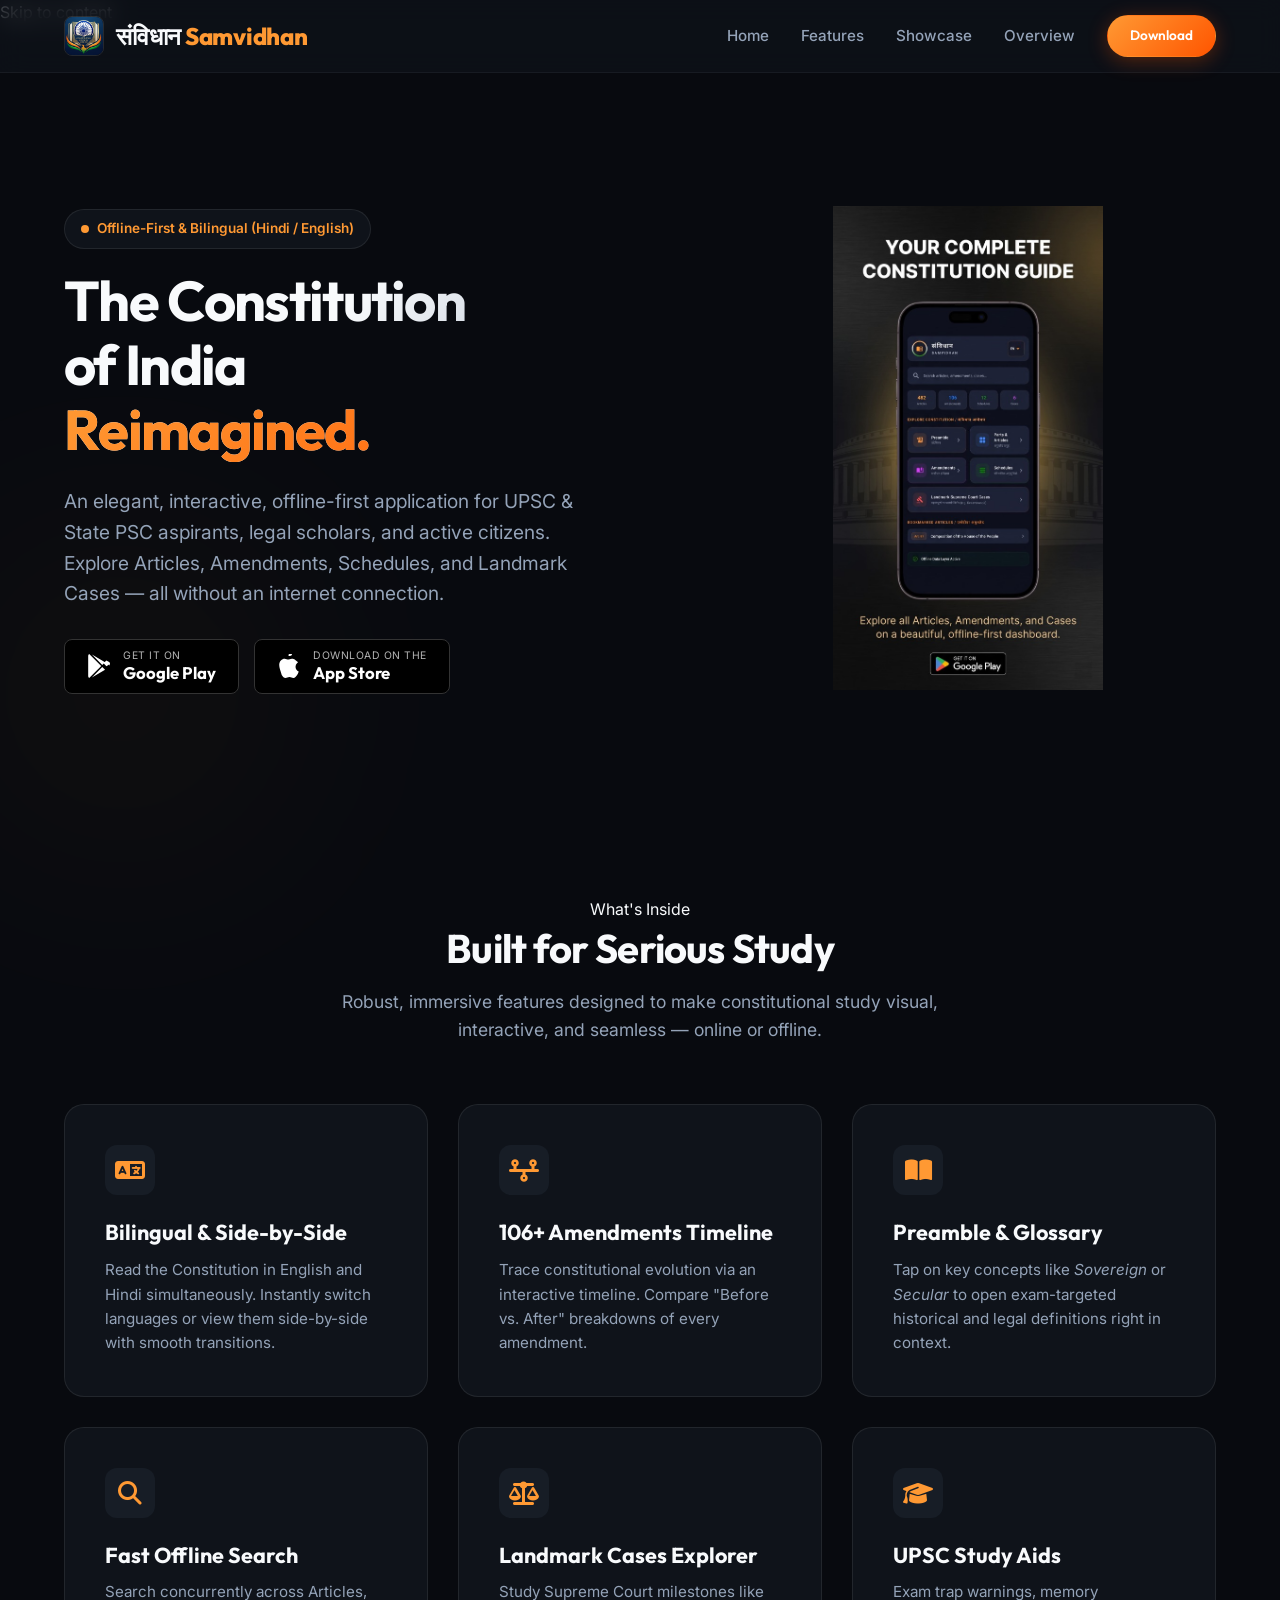
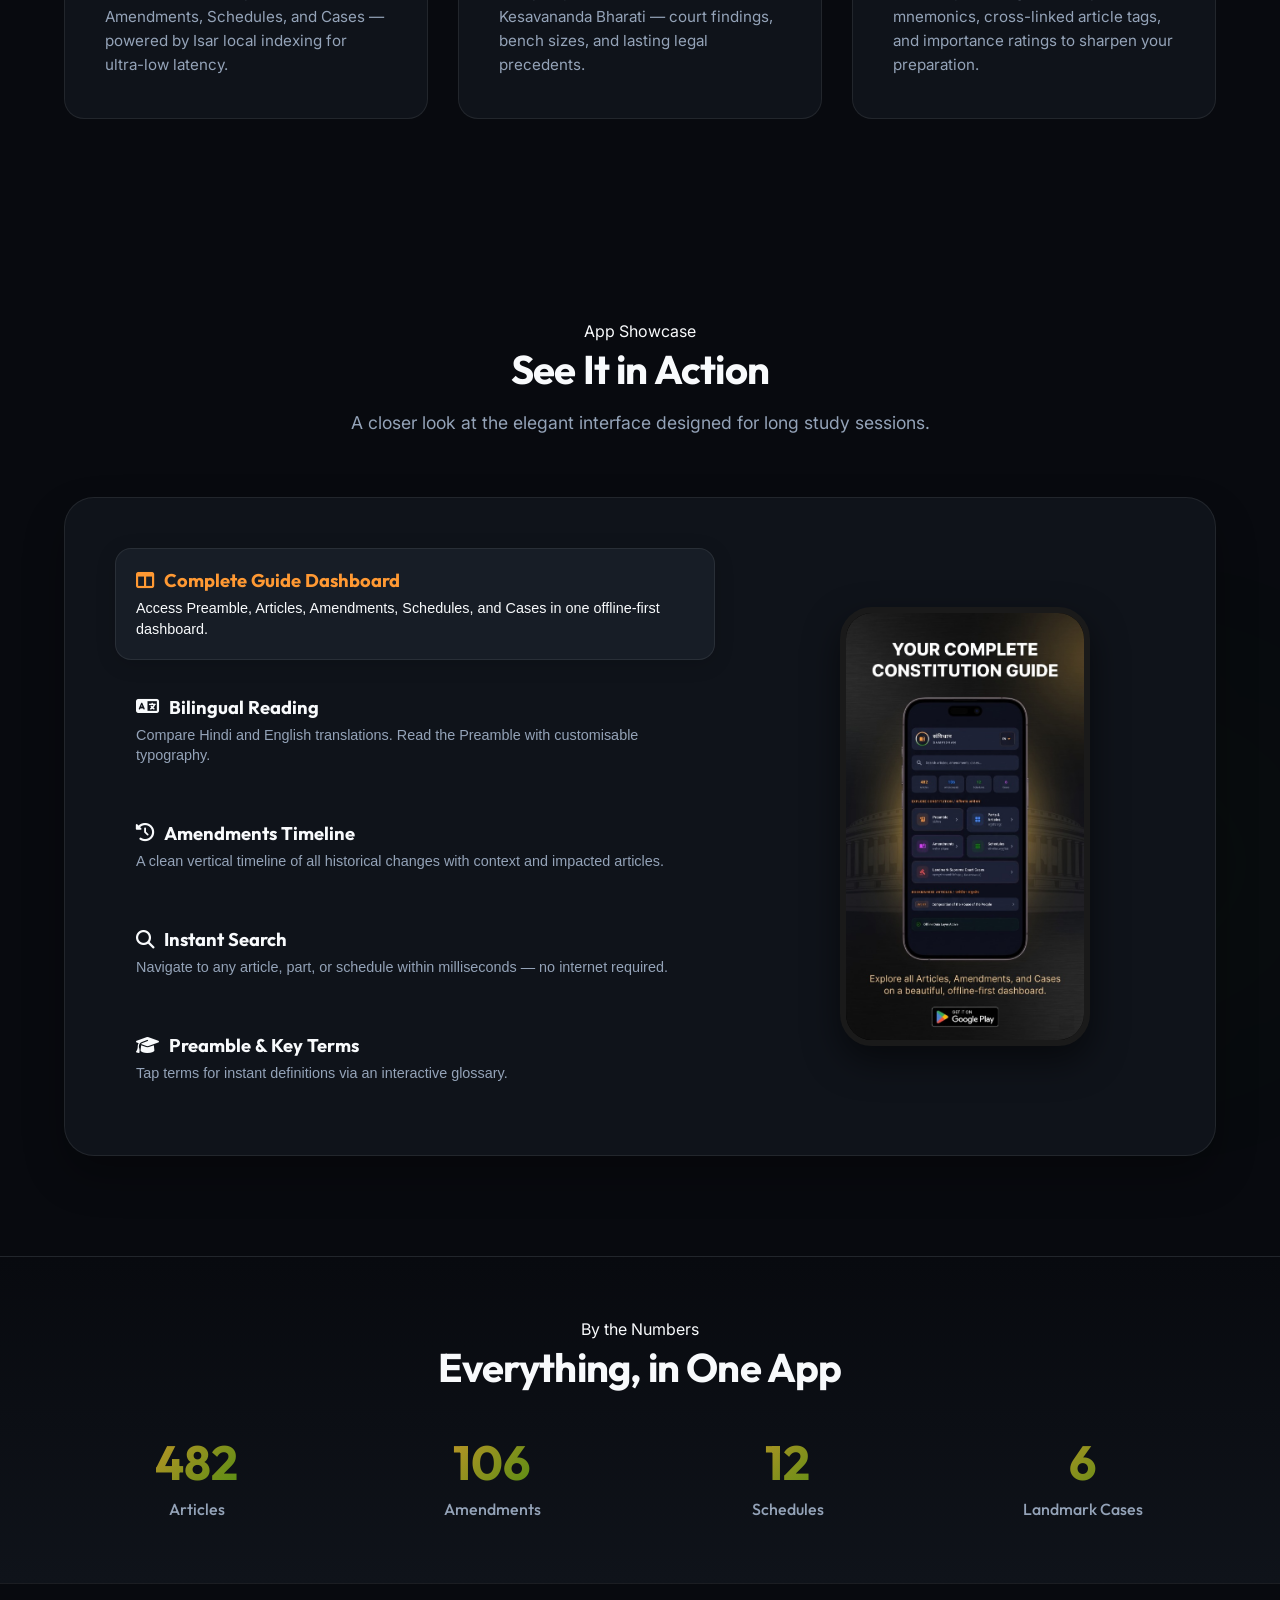
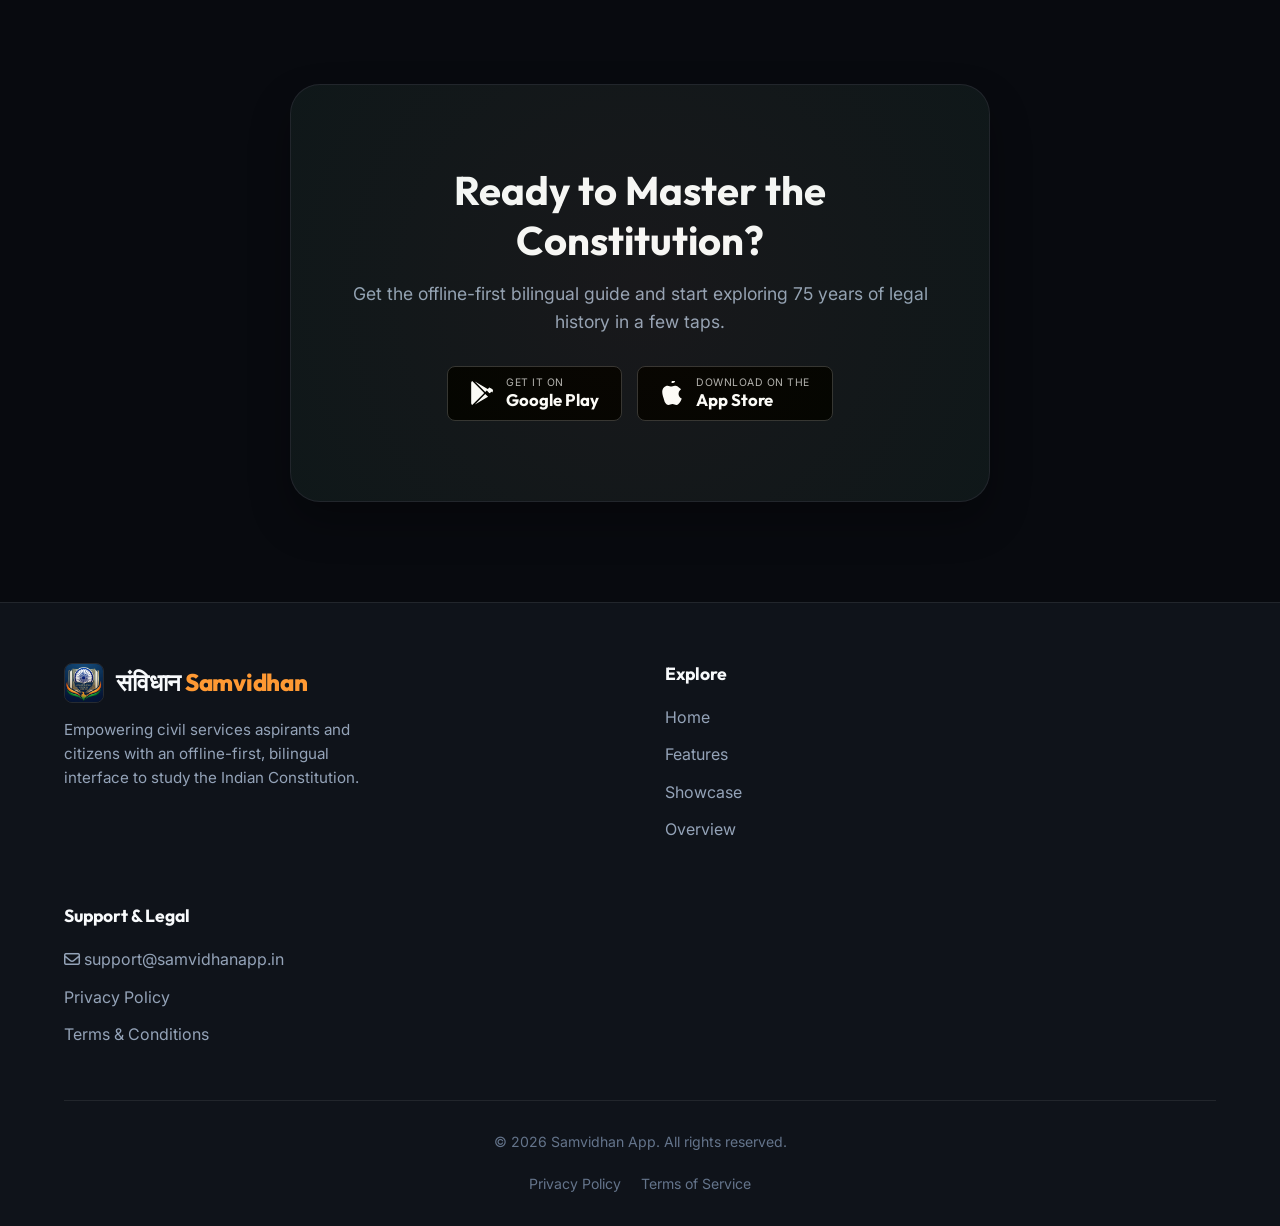
==== index.html @ 92f15822 "Enhance HTML structure and meta tags for SEO Updated the title for better clarity, added Open Graph " ====
<!DOCTYPE html>
<html lang="en">
<head>
  <meta charset="UTF-8">
  <meta name="viewport" content="width=device-width, initial-scale=1.0">
  <title>Samvidhan (संविधान) — Interactive Constitution of India App</title>
  <meta name="description" content="An elegant, bilingual (Hindi & English), offline-first mobile application to study the Constitution of India. Ideal for UPSC, PSC aspirants, legal scholars, and citizens.">
  <meta name="keywords" content="Constitution of India, Samvidhan, Indian Constitution App, UPSC prep, Preamble, Amendments, Landmark Cases, Bilingual Constitution">
  <meta name="theme-color" content="#07090e">

  <!-- Open Graph -->
  <meta property="og:title" content="Samvidhan — Interactive Constitution of India">
  <meta property="og:description" content="Offline-first, bilingual app for civil services aspirants and legal scholars.">
  <meta property="og:type" content="website">

  <link rel="icon" type="image/jpg" href="assets/app_logo.jpg">
  <link rel="stylesheet" href="style.css">
  <link rel="stylesheet" href="https://cdnjs.cloudflare.com/ajax/libs/font-awesome/6.4.0/css/all.min.css" media="print" onload="this.media='all'">
  <noscript><link rel="stylesheet" href="https://cdnjs.cloudflare.com/ajax/libs/font-awesome/6.4.0/css/all.min.css"></noscript>
</head>
<body>

  <!-- Skip to content -->
  <a href="#main" class="skip-link">Skip to content</a>

  <!-- Ambient background orbs -->
  <div class="bg-orbs" aria-hidden="true">
    <span class="orb-1"></span>
    <span class="orb-2"></span>
    <span class="orb-3"></span>
  </div>

  <!-- ── Header ───────────────────────────────────────────────────────── -->
  <header class="header" id="header">
    <div class="container">
      <a href="#home" class="logo" aria-label="Samvidhan home">
        <img src="assets/app_logo.jpg" alt="" width="36" height="36" loading="eager">
        <span>संविधान <span class="highlight">Samvidhan</span></span>
      </a>

      <nav aria-label="Main navigation">
        <ul class="nav-menu" id="nav-menu" role="list">
          <li><a href="#home"     class="nav-link">Home</a></li>
          <li><a href="#features" class="nav-link">Features</a></li>
          <li><a href="#showcase" class="nav-link">Showcase</a></li>
          <li><a href="#stats"    class="nav-link">Overview</a></li>
          <li><a href="#download" class="btn btn-primary" style="padding:9px 22px;font-size:0.85rem;">Download</a></li>
        </ul>
      </nav>

      <button class="nav-toggle" id="nav-toggle" aria-label="Open navigation menu">
        <span></span><span></span><span></span>
      </button>
    </div>
  </header>

  <main id="main">

    <!-- ── Hero ─────────────────────────────────────────────────────────── -->
    <section class="hero" id="home" aria-label="Introduction">
      <div class="container">
        <div class="hero-grid">

          <div class="hero-content">
            <div class="hero-badge">
              <span class="dot" aria-hidden="true"></span>
              Offline-First &amp; Bilingual (Hindi / English)
            </div>
            <h1>
              The Constitution<br>of India
              <span class="sub">Reimagined.</span>
            </h1>
            <p>
              An elegant, interactive, offline-first application for UPSC &amp; State PSC aspirants, legal scholars, and active citizens. Explore Articles, Amendments, Schedules, and Landmark Cases — all without an internet connection.
            </p>
            <div class="store-buttons">
              <!-- Google Play -->
              <a href="#" class="store-btn" aria-label="Get it on Google Play">
                <svg viewBox="0 0 512 512" fill="currentColor" aria-hidden="true"><path d="M325.3 234.3L104.6 13l280.8 161.2-60.1 60.1zM47 0C34 6.8 25.3 19.2 25.3 35.3v441.3c0 16.1 8.7 28.5 21.7 35.3l256.6-256L47 0zm425.2 225.6l-58 33.3-60.7-60.7 60.1-60.1 58.6 33.6c25.3 19.6 25.3 59 0 78.5zM104.6 499l280.8-161.2-60.1-60.1L104.6 499z"/></svg>
                <div class="btn-text">
                  <span class="small-text">Get it on</span>
                  <span class="large-text">Google Play</span>
                </div>
              </a>
              <!-- App Store -->
              <a href="#" class="store-btn" aria-label="Download on the App Store">
                <svg viewBox="0 0 814 1000" fill="currentColor" aria-hidden="true"><path d="M788.1 340.9c-5.8 4.5-108.2 62.2-108.2 190.5 0 148.4 130.3 200.9 134.2 202.2-.6 3.2-20.7 71.9-68.7 141.9-42.8 61.6-87.5 123.1-155.5 123.1s-85.5-39.5-164-39.5c-76 0-103.7 40.8-165.9 40.8s-105.3-57.4-155.5-127.4C46 680.9 0 570.7 0 462.5c0-174.9 113.4-267.2 224.8-267.2 59.2 0 108.4 38.3 145.4 38.3 35.5 0 91.3-40.8 159.6-40.8 25.9.1 106.3 4.2 162.9 77.1z"/><path d="M540.8 31.2C511.9 62.4 455.4 86 407 86c-6.3 0-12.7-.6-19-.9.3-6.3 0-12.7.3-19 0-76 57.7-157.3 132.9-179.9 4.8-1.6 19.3-4.8 25.6-4.8.6 6 .9 12 .9 17.7 0 66.6-44.4 140.1-6.9 131.1z"/></svg>
                <div class="btn-text">
                  <span class="small-text">Download on the</span>
                  <span class="large-text">App Store</span>
                </div>
              </a>
            </div>
          </div>

          <div class="hero-visual" aria-hidden="true">
            <div class="hero-ring"></div>
            <div class="hero-phone">
              <img src="assets/screenshot_dashboard.jpg" alt="Samvidhan app dashboard" width="270" loading="eager">
            </div>
          </div>

        </div>
      </div>
    </section>

    <!-- ── Features ──────────────────────────────────────────────────────── -->
    <section class="section" id="features" aria-labelledby="features-title">
      <div class="container">
        <div class="section-header reveal">
          <span class="label">What's Inside</span>
          <h2 id="features-title">Built for Serious Study</h2>
          <p>Robust, immersive features designed to make constitutional study visual, interactive, and seamless — online or offline.</p>
        </div>

        <div class="features-grid">
          <div class="feature-card">
            <div class="feature-icon" aria-hidden="true"><i class="fa-solid fa-language"></i></div>
            <h3>Bilingual &amp; Side-by-Side</h3>
            <p>Read the Constitution in English and Hindi simultaneously. Instantly switch languages or view them side-by-side with smooth transitions.</p>
          </div>
          <div class="feature-card">
            <div class="feature-icon" aria-hidden="true"><i class="fa-solid fa-timeline"></i></div>
            <h3>106+ Amendments Timeline</h3>
            <p>Trace constitutional evolution via an interactive timeline. Compare "Before vs. After" breakdowns of every amendment.</p>
          </div>
          <div class="feature-card">
            <div class="feature-icon" aria-hidden="true"><i class="fa-solid fa-book-open"></i></div>
            <h3>Preamble &amp; Glossary</h3>
            <p>Tap on key concepts like <em>Sovereign</em> or <em>Secular</em> to open exam-targeted historical and legal definitions right in context.</p>
          </div>
          <div class="feature-card">
            <div class="feature-icon" aria-hidden="true"><i class="fa-solid fa-magnifying-glass"></i></div>
            <h3>Fast Offline Search</h3>
            <p>Search concurrently across Articles, Amendments, Schedules, and Cases — powered by Isar local indexing for ultra-low latency.</p>
          </div>
          <div class="feature-card">
            <div class="feature-icon" aria-hidden="true"><i class="fa-solid fa-scale-balanced"></i></div>
            <h3>Landmark Cases Explorer</h3>
            <p>Study Supreme Court milestones like Kesavananda Bharati — court findings, bench sizes, and lasting legal precedents.</p>
          </div>
          <div class="feature-card">
            <div class="feature-icon" aria-hidden="true"><i class="fa-solid fa-graduation-cap"></i></div>
            <h3>UPSC Study Aids</h3>
            <p>Exam trap warnings, memory mnemonics, cross-linked article tags, and importance ratings to sharpen your preparation.</p>
          </div>
        </div>
      </div>
    </section>

    <!-- ── Showcase ───────────────────────────────────────────────────────── -->
    <section class="section" id="showcase" aria-labelledby="showcase-title">
      <div class="container">
        <div class="section-header reveal">
          <span class="label">App Showcase</span>
          <h2 id="showcase-title">See It in Action</h2>
          <p>A closer look at the elegant interface designed for long study sessions.</p>
        </div>

        <div class="showcase-slider reveal">
          <div class="slider-controls" role="tablist" aria-label="App screenshots">

            <button class="control-tab active" data-slide="0" role="tab" aria-selected="true" aria-controls="slide-0">
              <h4><i class="fa-solid fa-table-columns" aria-hidden="true"></i> Complete Guide Dashboard</h4>
              <p>Access Preamble, Articles, Amendments, Schedules, and Cases in one offline-first dashboard.</p>
            </button>

            <button class="control-tab" data-slide="1" role="tab" aria-selected="false" aria-controls="slide-1">
              <h4><i class="fa-solid fa-language" aria-hidden="true"></i> Bilingual Reading</h4>
              <p>Compare Hindi and English translations. Read the Preamble with customisable typography.</p>
            </button>

            <button class="control-tab" data-slide="2" role="tab" aria-selected="false" aria-controls="slide-2">
              <h4><i class="fa-solid fa-clock-rotate-left" aria-hidden="true"></i> Amendments Timeline</h4>
              <p>A clean vertical timeline of all historical changes with context and impacted articles.</p>
            </button>

            <button class="control-tab" data-slide="3" role="tab" aria-selected="false" aria-controls="slide-3">
              <h4><i class="fa-solid fa-magnifying-glass" aria-hidden="true"></i> Instant Search</h4>
              <p>Navigate to any article, part, or schedule within milliseconds — no internet required.</p>
            </button>

            <button class="control-tab" data-slide="4" role="tab" aria-selected="false" aria-controls="slide-4">
              <h4><i class="fa-solid fa-graduation-cap" aria-hidden="true"></i> Preamble &amp; Key Terms</h4>
              <p>Tap terms for instant definitions via an interactive glossary.</p>
            </button>

          </div>

          <div class="slider-display" aria-live="polite">
            <div class="screenshot-container">
              <div class="screenshot-slide active" id="slide-0" role="tabpanel">
                <img src="assets/screenshot_dashboard.jpg" alt="Constitution Guide Dashboard" loading="lazy">
              </div>
              <div class="screenshot-slide" id="slide-1" role="tabpanel">
                <img src="assets/screenshot_bilingual.jpg" alt="Bilingual Reading Screen" loading="lazy">
              </div>
              <div class="screenshot-slide" id="slide-2" role="tabpanel">
                <img src="assets/screenshot_amendments.jpg" alt="Amendments Timeline Screen" loading="lazy">
              </div>
              <div class="screenshot-slide" id="slide-3" role="tabpanel">
                <img src="assets/screenshot_navigation.jpg" alt="Fast Navigation Search Screen" loading="lazy">
              </div>
              <div class="screenshot-slide" id="slide-4" role="tabpanel">
                <img src="assets/screenshot_preamble.jpg" alt="Preamble Interactive Glossary Screen" loading="lazy">
              </div>
            </div>
          </div>
        </div>
      </div>
    </section>

    <!-- ── Stats ──────────────────────────────────────────────────────────── -->
    <section class="stats" id="stats" aria-labelledby="stats-title">
      <div class="container">
        <div class="section-header reveal" style="margin-bottom:clamp(28px,4vw,40px)">
          <span class="label">By the Numbers</span>
          <h2 id="stats-title">Everything, in One App</h2>
        </div>
        <div class="stats-grid">
          <div class="stat-item reveal">
            <h3 data-target="482">482</h3>
            <p>Articles</p>
          </div>
          <div class="stat-item reveal">
            <h3 data-target="106">106</h3>
            <p>Amendments</p>
          </div>
          <div class="stat-item reveal">
            <h3 data-target="12">12</h3>
            <p>Schedules</p>
          </div>
          <div class="stat-item reveal">
            <h3 data-target="6">6</h3>
            <p>Landmark Cases</p>
          </div>
        </div>
      </div>
    </section>

    <!-- ── Download CTA ───────────────────────────────────────────────────── -->
    <section class="section cta" id="download" aria-labelledby="cta-title">
      <div class="container">
        <div class="cta-content reveal">
          <h2 id="cta-title">Ready to Master the Constitution?</h2>
          <p>Get the offline-first bilingual guide and start exploring 75 years of legal history in a few taps.</p>
          <div class="store-buttons">
            <a href="#" class="store-btn" aria-label="Get it on Google Play">
              <svg viewBox="0 0 512 512" fill="currentColor" aria-hidden="true"><path d="M325.3 234.3L104.6 13l280.8 161.2-60.1 60.1zM47 0C34 6.8 25.3 19.2 25.3 35.3v441.3c0 16.1 8.7 28.5 21.7 35.3l256.6-256L47 0zm425.2 225.6l-58 33.3-60.7-60.7 60.1-60.1 58.6 33.6c25.3 19.6 25.3 59 0 78.5zM104.6 499l280.8-161.2-60.1-60.1L104.6 499z"/></svg>
              <div class="btn-text">
                <span class="small-text">Get it on</span>
                <span class="large-text">Google Play</span>
              </div>
            </a>
            <a href="#" class="store-btn" aria-label="Download on the App Store">
              <svg viewBox="0 0 814 1000" fill="currentColor" aria-hidden="true"><path d="M788.1 340.9c-5.8 4.5-108.2 62.2-108.2 190.5 0 148.4 130.3 200.9 134.2 202.2-.6 3.2-20.7 71.9-68.7 141.9-42.8 61.6-87.5 123.1-155.5 123.1s-85.5-39.5-164-39.5c-76 0-103.7 40.8-165.9 40.8s-105.3-57.4-155.5-127.4C46 680.9 0 570.7 0 462.5c0-174.9 113.4-267.2 224.8-267.2 59.2 0 108.4 38.3 145.4 38.3 35.5 0 91.3-40.8 159.6-40.8 25.9.1 106.3 4.2 162.9 77.1z"/><path d="M540.8 31.2C511.9 62.4 455.4 86 407 86c-6.3 0-12.7-.6-19-.9.3-6.3 0-12.7.3-19 0-76 57.7-157.3 132.9-179.9 4.8-1.6 19.3-4.8 25.6-4.8.6 6 .9 12 .9 17.7 0 66.6-44.4 140.1-6.9 131.1z"/></svg>
              <div class="btn-text">
                <span class="small-text">Download on the</span>
                <span class="large-text">App Store</span>
              </div>
            </a>
          </div>
        </div>
      </div>
    </section>

  </main>

  <!-- ── Footer ────────────────────────────────────────────────────────── -->
  <footer class="footer">
    <div class="container">
      <div class="footer-grid">
        <div class="footer-brand">
          <a href="#home" class="logo" aria-label="Samvidhan home">
            <img src="assets/app_logo.jpg" alt="" width="36" height="36" loading="lazy">
            <span>संविधान <span class="highlight">Samvidhan</span></span>
          </a>
          <p>Empowering civil services aspirants and citizens with an offline-first, bilingual interface to study the Indian Constitution.</p>
        </div>
        <div class="footer-links">
          <h4>Explore</h4>
          <ul>
            <li><a href="#home">Home</a></li>
            <li><a href="#features">Features</a></li>
            <li><a href="#showcase">Showcase</a></li>
            <li><a href="#stats">Overview</a></li>
          </ul>
        </div>
        <div class="footer-links">
          <h4>Support &amp; Legal</h4>
          <ul>
            <li><a href="mailto:support@samvidhanapp.in"><i class="fa-regular fa-envelope" aria-hidden="true"></i> support@samvidhanapp.in</a></li>
            <li><a href="privacy.html">Privacy Policy</a></li>
            <li><a href="terms.html">Terms &amp; Conditions</a></li>
          </ul>
        </div>
      </div>
      <div class="footer-bottom">
        <p>&copy; 2026 Samvidhan App. All rights reserved.</p>
        <div class="footer-bottom-links">
          <a href="privacy.html">Privacy Policy</a>
          <a href="terms.html">Terms of Service</a>
        </div>
      </div>
    </div>
  </footer>

  <script src="js/main.js" defer></script>
</body>
</html>
---- style.css ----
/* ==========================================================================
   Samvidhan App - Premium Design System & Styling
   ========================================================================== */

/* Font Imports */
@import url('https://fonts.googleapis.com/css2?family=Inter:wght@300;400;500;600;700&family=Outfit:wght@400;500;600;700;800&display=swap');

/* CSS Variables */
:root {
  --font-heading: 'Outfit', sans-serif;
  --font-body: 'Inter', sans-serif;

  /* Premium Color Palette */
  --bg-primary: #080a0f;
  --bg-secondary: #0f131a;
  --bg-tertiary: #171d26;
  
  --text-primary: #f8fafc;
  --text-secondary: #94a3b8;
  --text-muted: #64748b;
  
  /* Indian Tricolor & Chakra Theme - Tailored for Dark Mode */
  --saffron: #ff9933;
  --saffron-hover: #e07b16;
  --saffron-glow: rgba(255, 153, 51, 0.15);
  
  --green: #128807;
  --green-hover: #0d6b05;
  --green-glow: rgba(18, 136, 7, 0.15);
  
  --navy: #0a2540;
  --chakra-blue: #000080;
  --accent-blue: #3b82f6;
  --accent-glow: rgba(59, 130, 246, 0.2);
  
  --border-color: rgba(255, 255, 255, 0.08);
  --glass-bg: rgba(15, 19, 26, 0.7);
  --glass-border: rgba(255, 255, 255, 0.05);
  
  --container-width: 1200px;
  --transition-smooth: all 0.3s cubic-bezier(0.4, 0, 0.2, 1);
}

/* Reset & Base Styles */
*, *::before, *::after {
  box-sizing: border-box;
  margin: 0;
  padding: 0;
}

html {
  scroll-behavior: smooth;
  font-size: clamp(14px, 2vw, 16px);
}

body {
  background-color: var(--bg-primary);
  color: var(--text-primary);
  font-family: var(--font-body);
  line-height: 1.6;
  overflow-x: hidden;
  position: relative;
}

/* Background Glow Effects */
body::before, body::after {
  content: '';
  position: absolute;
  width: clamp(200px, 40vw, 500px);
  height: clamp(200px, 40vw, 500px);
  border-radius: 50%;
  pointer-events: none;
  z-index: -1;
  filter: blur(120px);
  opacity: 0.4;
}

body::before {
  top: 10%;
  left: -10%;
  background: radial-gradient(circle, var(--saffron-glow) 0%, transparent 70%);
}

body::after {
  top: 50%;
  right: -10%;
  background: radial-gradient(circle, var(--green-glow) 0%, transparent 70%);
}

/* Typography */
h1, h2, h3, h4, h5, h6 {
  font-family: var(--font-heading);
  font-weight: 700;
  line-height: 1.25;
  color: var(--text-primary);
}

a {
  color: inherit;
  text-decoration: none;
  transition: var(--transition-smooth);
}

/* Layout Utilities */
.container {
  width: 90%;
  max-width: var(--container-width);
  margin: 0 auto;
  position: relative;
}

.section {
  padding: clamp(40px, 15vw, 100px) 0;
}

.section-header {
  text-align: center;
  margin-bottom: clamp(30px, 8vw, 60px);
}

.section-header h2 {
  font-size: clamp(1.8rem, 5vw, 2.5rem);
  margin-bottom: clamp(10px, 2vw, 15px);
  letter-spacing: -0.02em;
}

.section-header p {
  color: var(--text-secondary);
  font-size: clamp(1rem, 2vw, 1.1rem);
  max-width: 600px;
  margin: 0 auto;
}

/* Buttons & Badges */
.btn {
  display: inline-flex;
  align-items: center;
  justify-content: center;
  padding: clamp(10px, 2vw, 14px) clamp(20px, 4vw, 28px);
  border-radius: 50px;
  font-family: var(--font-heading);
  font-weight: 600;
  font-size: clamp(0.8rem, 1.5vw, 1rem);
  cursor: pointer;
  transition: var(--transition-smooth);
  border: 1px solid transparent;
}

.btn-primary {
  background: linear-gradient(135deg, var(--saffron), #ff5500);
  color: #fff;
  box-shadow: 0 4px 20px rgba(255, 85, 0, 0.3);
}

.btn-primary:hover {
  transform: translateY(-2px);
  box-shadow: 0 6px 24px rgba(255, 85, 0, 0.45);
}

.btn-secondary {
  background-color: transparent;
  color: var(--text-primary);
  border: 1px solid var(--border-color);
}

.btn-secondary:hover {
  background-color: var(--bg-tertiary);
  border-color: var(--text-secondary);
}

.store-buttons {
  display: flex;
  gap: clamp(10px, 3vw, 15px);
  flex-wrap: wrap;
  margin-top: clamp(20px, 4vw, 30px);
}

.store-btn {
  display: inline-flex;
  align-items: center;
  background-color: #000;
  border: 1px solid #333;
  padding: clamp(8px, 1.5vw, 10px) clamp(16px, 3vw, 22px);
  border-radius: 8px;
  color: #fff;
  transition: var(--transition-smooth);
  font-size: clamp(0.75rem, 1.2vw, 0.9rem);
}

.store-btn:hover {
  border-color: var(--saffron);
  transform: translateY(-2px);
  box-shadow: 0 4px 15px rgba(255, 153, 51, 0.15);
}

.store-btn svg {
  width: clamp(18px, 4vw, 24px);
  height: clamp(18px, 4vw, 24px);
  margin-right: clamp(8px, 1.5vw, 12px);
}

.store-btn .btn-text {
  display: flex;
  flex-direction: column;
  align-items: flex-start;
  line-height: 1.2;
}

.store-btn .small-text {
  font-size: clamp(0.5rem, 1vw, 0.65rem);
  text-transform: uppercase;
  letter-spacing: 0.05em;
  opacity: 0.7;
}

.store-btn .large-text {
  font-size: clamp(0.9rem, 1.5vw, 1.05rem);
  font-weight: 700;
  font-family: var(--font-heading);
}

/* Header & Navigation */
.header {
  position: fixed;
  top: 0;
  left: 0;
  right: 0;
  z-index: 1000;
  background-color: var(--glass-bg);
  backdrop-filter: blur(12px);
  -webkit-backdrop-filter: blur(12px);
  border-bottom: 1px solid var(--glass-border);
  padding: clamp(10px, 2vw, 15px) 0;
  transition: var(--transition-smooth);
}

.header-scrolled {
  padding: 10px 0;
  box-shadow: 0 10px 30px rgba(0, 0, 0, 0.3);
}

.header .container {
  display: flex;
  justify-content: space-between;
  align-items: center;
  flex-wrap: wrap;
  gap: clamp(10px, 3vw, 20px);
}

.logo {
  display: flex;
  align-items: center;
  gap: clamp(8px, 1.5vw, 12px);
  font-family: var(--font-heading);
  font-size: clamp(1.1rem, 3vw, 1.5rem);
  font-weight: 800;
  letter-spacing: -0.01em;
  flex-shrink: 0;
}

.logo img {
  width: clamp(32px, 6vw, 40px);
  height: clamp(32px, 6vw, 40px);
  border-radius: 8px;
  object-fit: cover;
  border: 1px solid rgba(255, 255, 255, 0.1);
}

.logo .highlight {
  color: var(--saffron);
}

.nav-menu {
  display: flex;
  align-items: center;
  list-style: none;
  gap: clamp(15px, 3vw, 32px);
  flex: 1 1 auto;
  justify-content: flex-end;
}

.nav-link {
  font-size: clamp(0.75rem, 1.2vw, 0.95rem);
  font-weight: 500;
  color: var(--text-secondary);
  white-space: nowrap;
}

.nav-link:hover {
  color: var(--saffron);
}

.nav-toggle {
  display: none;
  flex-direction: column;
  gap: 6px;
  background: none;
  border: none;
  cursor: pointer;
  flex-shrink: 0;
}

.nav-toggle span {
  width: 25px;
  height: 2px;
  background-color: var(--text-primary);
  border-radius: 2px;
  transition: var(--transition-smooth);
}

/* Hero Section */
.hero {
  padding: clamp(100px, 20vw, 180px) 0 clamp(50px, 10vw, 100px) 0;
  position: relative;
  overflow: hidden;
}

.hero-grid {
  display: grid;
  grid-template-columns: 1.1fr 0.9fr;
  gap: clamp(30px, 5vw, 50px);
  align-items: center;
}

.hero-content h1 {
  font-size: clamp(2rem, 6.5vw, 3.5rem);
  line-height: 1.15;
  margin-bottom: clamp(15px, 3vw, 24px);
  letter-spacing: -0.03em;
  background: linear-gradient(135deg, var(--text-primary) 40%, var(--text-secondary));
  -webkit-background-clip: text;
  -webkit-text-fill-color: transparent;
}

.hero-content h1 span {
  background: linear-gradient(135deg, var(--saffron), #ff5500);
  -webkit-background-clip: text;
  -webkit-text-fill-color: transparent;
  display: block;
}

.hero-content p {
  color: var(--text-secondary);
  font-size: clamp(1rem, 2vw, 1.2rem);
  line-height: 1.6;
  margin-bottom: clamp(20px, 4vw, 30px);
  max-width: 550px;
}

.hero-badge {
  display: inline-flex;
  align-items: center;
  gap: clamp(6px, 1vw, 8px);
  background-color: var(--bg-secondary);
  border: 1px solid var(--border-color);
  padding: clamp(6px, 1.5vw, 8px) clamp(12px, 2vw, 16px);
  border-radius: 30px;
  font-size: clamp(0.65rem, 1.5vw, 0.85rem);
  font-weight: 600;
  color: var(--saffron);
  margin-bottom: clamp(15px, 3vw, 20px);
}

.hero-badge .dot {
  width: 8px;
  height: 8px;
  background-color: var(--saffron);
  border-radius: 50%;
  animation: pulse-glow 2s infinite;
  flex-shrink: 0;
}

.hero-visual {
  display: flex;
  justify-content: center;
  position: relative;
}

.hero-circle-bg {
  position: absolute;
  width: clamp(250px, 30vw, 450px);
  height: clamp(250px, 30vw, 450px);
  border-radius: 50%;
  border: 1px dashed rgba(255, 153, 51, 0.15);
  top: 50%;
  left: 50%;
  transform: translate(-50%, -50%);
  animation: spin 60s linear infinite;
  pointer-events: none;
  z-index: 1;
}

.hero-circle-bg::after {
  content: '';
  position: absolute;
  width: clamp(200px, 24vw, 350px);
  height: clamp(200px, 24vw, 350px);
  border-radius: 50%;
  border: 1px solid rgba(18, 136, 7, 0.1);
  top: 50%;
  left: 50%;
  transform: translate(-50%, -50%);
}

.hero-phone-mockup {
  position: relative;
  z-index: 2;
  width: clamp(180px, 35vw, 280px);
  filter: drop-shadow(0 25px 50px rgba(0, 0, 0, 0.5));
  animation: float 6s ease-in-out infinite;
}

.hero-phone-mockup img {
  width: 100%;
  border-radius: 38px;
  display: block;
}

/* Features Section */
.features-grid {
  display: grid;
  grid-template-columns: repeat(auto-fit, minmax(clamp(250px, 30vw, 300px), 1fr));
  gap: clamp(20px, 3vw, 30px);
}

.feature-card {
  background-color: var(--bg-secondary);
  border: 1px solid var(--border-color);
  padding: clamp(25px, 5vw, 40px);
  border-radius: 20px;
  transition: var(--transition-smooth);
  position: relative;
  overflow: hidden;
}

.feature-card::before {
  content: '';
  position: absolute;
  top: 0;
  left: 0;
  width: 4px;
  height: 0;
  background-color: var(--saffron);
  transition: var(--transition-smooth);
}

.feature-card:hover {
  transform: translateY(-8px);
  border-color: rgba(255, 153, 51, 0.2);
  box-shadow: 0 15px 30px rgba(0, 0, 0, 0.25);
}

.feature-card:hover::before {
  height: 100%;
}

.feature-card:nth-child(even)::before {
  background-color: var(--green);
}

.feature-card:nth-child(even):hover {
  border-color: rgba(18, 136, 7, 0.2);
}

.feature-icon {
  width: clamp(40px, 8vw, 50px);
  height: clamp(40px, 8vw, 50px);
  border-radius: 12px;
  background-color: var(--bg-tertiary);
  display: flex;
  align-items: center;
  justify-content: center;
  margin-bottom: clamp(16px, 3vw, 24px);
  font-size: clamp(1.2rem, 2vw, 1.5rem);
  color: var(--saffron);
  transition: var(--transition-smooth);
  flex-shrink: 0;
}

.feature-card:hover .feature-icon {
  background-color: var(--saffron-glow);
}

.feature-card:nth-child(even):hover .feature-icon {
  color: var(--green);
  background-color: var(--green-glow);
}

.feature-card h3 {
  font-size: clamp(1.1rem, 2.5vw, 1.35rem);
  margin-bottom: clamp(8px, 1.5vw, 12px);
}

.feature-card p {
  color: var(--text-secondary);
  font-size: clamp(0.85rem, 1.5vw, 0.95rem);
}

/* Interactive Showcase / Screenshots Slider */
.showcase-slider {
  display: grid;
  grid-template-columns: 1.2fr 0.8fr;
  gap: clamp(30px, 5vw, 50px);
  align-items: center;
  background-color: var(--bg-secondary);
  border: 1px solid var(--border-color);
  border-radius: 30px;
  padding: clamp(30px, 5vw, 50px);
  overflow: hidden;
  box-shadow: 0 20px 40px rgba(0,0,0,0.3);
}

.slider-controls {
  display: flex;
  flex-direction: column;
  gap: clamp(10px, 2vw, 15px);
}

.control-tab {
  background: none;
  border: 1px solid transparent;
  padding: clamp(15px, 3vw, 20px);
  border-radius: 16px;
  text-align: left;
  cursor: pointer;
  transition: var(--transition-smooth);
  color: var(--text-secondary);
}

.control-tab:hover {
  background-color: var(--bg-tertiary);
  color: var(--text-primary);
}

.control-tab.active {
  background-color: var(--bg-tertiary);
  border-color: var(--border-color);
  color: var(--text-primary);
  box-shadow: 0 4px 20px rgba(0, 0, 0, 0.15);
}

.control-tab h4 {
  font-size: clamp(0.95rem, 1.8vw, 1.15rem);
  margin-bottom: clamp(4px, 1vw, 6px);
  display: flex;
  align-items: center;
  gap: clamp(8px, 1.5vw, 10px);
  transition: var(--transition-smooth);
}

.control-tab.active h4 {
  color: var(--saffron);
}

.control-tab.active:nth-child(even) h4 {
  color: var(--green);
}

.control-tab p {
  font-size: clamp(0.75rem, 1.3vw, 0.9rem);
  line-height: 1.4;
}

.slider-display {
  display: flex;
  justify-content: center;
  align-items: center;
  position: relative;
  min-height: clamp(300px, 50vw, 500px);
}

.screenshot-container {
  width: clamp(180px, 25vw, 250px);
  position: relative;
  border-radius: 32px;
  overflow: hidden;
  border: 6px solid #1a1a1a;
  box-shadow: 0 15px 35px rgba(0,0,0,0.5);
  background-color: #000;
}

.screenshot-slide {
  position: absolute;
  top: 0;
  left: 0;
  width: 100%;
  height: 100%;
  opacity: 0;
  transform: scale(0.95);
  transition: opacity 0.5s ease, transform 0.5s cubic-bezier(0.16, 1, 0.3, 1);
  display: flex;
  align-items: center;
  justify-content: center;
}

.screenshot-slide.active {
  position: relative;
  opacity: 1;
  transform: scale(1);
}

.screenshot-slide img {
  width: 100%;
  height: auto;
  display: block;
}

/* Stats Counter Section */
.stats {
  background: linear-gradient(180deg, var(--bg-primary), var(--bg-secondary));
  border-top: 1px solid var(--border-color);
  border-bottom: 1px solid var(--border-color);
  padding: clamp(40px, 8vw, 60px) 0;
}

.stats-grid {
  display: grid;
  grid-template-columns: repeat(auto-fit, minmax(150px, 1fr));
  gap: clamp(20px, 3vw, 30px);
  text-align: center;
}

.stat-item h3 {
  font-size: clamp(2rem, 6vw, 3rem);
  background: linear-gradient(135deg, var(--saffron), var(--green));
  -webkit-background-clip: text;
  -webkit-text-fill-color: transparent;
  margin-bottom: clamp(3px, 1vw, 5px);
}

.stat-item p {
  color: var(--text-secondary);
  font-family: var(--font-heading);
  font-weight: 500;
  font-size: clamp(0.8rem, 1.5vw, 1rem);
}

/* CTA Section */
.cta {
  text-align: center;
  position: relative;
}

.cta-content {
  max-width: 700px;
  margin: 0 auto;
  background-color: var(--bg-secondary);
  border: 1px solid var(--border-color);
  border-radius: 30px;
  padding: clamp(40px, 8vw, 80px) clamp(25px, 5vw, 40px);
  box-shadow: 0 20px 40px rgba(0,0,0,0.3);
  position: relative;
  overflow: hidden;
}

.cta-content::after {
  content: '';
  position: absolute;
  top: -50%;
  left: -50%;
  width: 200%;
  height: 200%;
  background: radial-gradient(circle, rgba(255,153,51,0.04) 0%, rgba(18,136,7,0.04) 50%, transparent 70%);
  pointer-events: none;
}

.cta h2 {
  font-size: clamp(1.5rem, 5vw, 2.5rem);
  margin-bottom: clamp(10px, 2vw, 15px);
}

.cta p {
  color: var(--text-secondary);
  font-size: clamp(1rem, 2vw, 1.1rem);
  margin-bottom: clamp(20px, 4vw, 30px);
}

.cta .store-buttons {
  justify-content: center;
}

/* Legal Documents layout (Privacy Policy & Terms) */
.legal-page {
  padding-top: clamp(100px, 20vw, 150px);
  padding-bottom: clamp(60px, 10vw, 100px);
}

.legal-card {
  background-color: var(--bg-secondary);
  border: 1px solid var(--border-color);
  border-radius: 20px;
  padding: clamp(25px, 5vw, 60px);
  box-shadow: 0 15px 35px rgba(0,0,0,0.2);
}

.legal-card h1 {
  font-size: clamp(2rem, 5vw, 2.8rem);
  margin-bottom: clamp(10px, 2vw, 15px);
  letter-spacing: -0.02em;
}

.legal-meta {
  color: var(--text-muted);
  font-size: clamp(0.8rem, 1.5vw, 0.9rem);
  margin-bottom: clamp(25px, 5vw, 40px);
  border-bottom: 1px solid var(--border-color);
  padding-bottom: clamp(15px, 2vw, 20px);
}

.legal-content {
  color: var(--text-secondary);
  font-size: clamp(0.95rem, 1.5vw, 1.05rem);
  line-height: 1.7;
}

.legal-content h2 {
  font-size: clamp(1.3rem, 2.5vw, 1.6rem);
  color: var(--text-primary);
  margin: clamp(25px, 4vw, 35px) 0 clamp(10px, 2vw, 15px) 0;
}

.legal-content p {
  margin-bottom: clamp(15px, 2vw, 20px);
}

.legal-content ul, .legal-content ol {
  margin-bottom: clamp(15px, 2vw, 20px);
  padding-left: clamp(15px, 3vw, 20px);
}

.legal-content li {
  margin-bottom: clamp(8px, 1.5vw, 10px);
}

/* Footer Section */
.footer {
  background-color: var(--bg-secondary);
  border-top: 1px solid var(--border-color);
  padding: clamp(40px, 8vw, 60px) 0 clamp(20px, 3vw, 30px) 0;
  color: var(--text-secondary);
}

.footer-grid {
  display: grid;
  grid-template-columns: repeat(auto-fit, minmax(clamp(250px, 30vw, 400px), 1fr));
  gap: clamp(30px, 5vw, 50px);
  margin-bottom: clamp(30px, 5vw, 40px);
}

.footer-brand .logo {
  margin-bottom: clamp(12px, 2vw, 15px);
  color: var(--text-primary);
}

.footer-brand p {
  font-size: clamp(0.85rem, 1.5vw, 0.95rem);
  max-width: 320px;
}

.footer-links h4 {
  color: var(--text-primary);
  font-size: clamp(0.95rem, 1.8vw, 1.1rem);
  margin-bottom: clamp(15px, 3vw, 20px);
}

.footer-links ul {
  list-style: none;
}

.footer-links li {
  margin-bottom: clamp(10px, 1.5vw, 12px);
}

.footer-links a:hover {
  color: var(--saffron);
}

.footer-bottom {
  border-top: 1px solid var(--border-color);
  padding-top: clamp(20px, 3vw, 30px);
  display: flex;
  flex-direction: column;
  gap: clamp(12px, 2vw, 20px);
  justify-content: space-between;
  align-items: center;
  font-size: clamp(0.75rem, 1.2vw, 0.88rem);
  color: var(--text-muted);
  text-align: center;
}

.footer-bottom-links {
  display: flex;
  gap: clamp(15px, 3vw, 20px);
  flex-wrap: wrap;
  justify-content: center;
}

.footer-bottom-links a:hover {
  color: var(--text-secondary);
}

/* Keyframe Animations */
@keyframes spin {
  from { transform: translate(-50%, -50%) rotate(0deg); }
  to { transform: translate(-50%, -50%) rotate(360deg); }
}

@keyframes float {
  0% { transform: translateY(0px); }
  50% { transform: translateY(-12px); }
  100% { transform: translateY(0px); }
}

@keyframes pulse-glow {
  0% { box-shadow: 0 0 0 0 rgba(255, 153, 51, 0.4); }
  70% { box-shadow: 0 0 0 10px rgba(255, 153, 51, 0); }
  100% { box-shadow: 0 0 0 0 rgba(255, 153, 51, 0); }
}

/* ============================================================================
   RESPONSIVE STYLES - Mobile First Approach
   ============================================================================ */

/* Tablets (768px and down) */
@media (max-width: 992px) {
  .hero-grid {
    grid-template-columns: 1fr;
    text-align: center;
    gap: clamp(25px, 5vw, 40px);
  }
  
  .hero-content p {
    margin-left: auto;
    margin-right: auto;
  }
  
  .hero-badge, .store-buttons {
    justify-content: center;
  }
  
  .hero-phone-mockup {
    width: clamp(150px, 40vw, 250px);
  }
  
  .showcase-slider {
    grid-template-columns: 1fr;
    gap: clamp(20px, 4vw, 30px);
    padding: clamp(20px, 4vw, 30px);
  }
  
  .slider-display {
    min-height: clamp(250px, 40vw, 400px);
    order: -1;
  }
  
  .stats-grid {
    grid-template-columns: repeat(2, 1fr);
  }
}

/* Mobile (768px and down) */
@media (max-width: 768px) {
  .header {
    padding: clamp(12px, 2.5vw, 20px) 0;
  }
  
  .header .container {
    gap: clamp(8px, 2vw, 15px);
  }
  
  .nav-menu {
    display: flex;
    gap: clamp(12px, 2vw, 20px);
  }
  
  .nav-link {
    font-size: clamp(0.7rem, 1vw, 0.85rem);
  }
  
  .section {
    padding: clamp(35px, 10vw, 60px) 0;
  }
  
  .hero-content h1 {
    font-size: clamp(1.6rem, 5vw, 2.6rem);
  }
  
  .footer-grid {
    grid-template-columns: 1fr;
    gap: clamp(20px, 4vw, 30px);
  }
  
  .footer-bottom {
    flex-direction: column;
    text-align: center;
  }
  
  .legal-card {
    padding: clamp(20px, 4vw, 30px);
  }
  
  .legal-card h1 {
    font-size: clamp(1.6rem, 4vw, 2.2rem);
  }
}

/* Small Mobile (480px and down) */
@media (max-width: 480px) {
  html {
    font-size: clamp(13px, 2.5vw, 15px);
  }
  
  .hero-content h1 {
    font-size: clamp(1.4rem, 4vw, 2rem);
  }
  
  .hero-grid {
    gap: clamp(20px, 4vw, 30px);
  }
  
  .stats-grid {
    grid-template-columns: 1fr;
    gap: clamp(15px, 3vw, 20px);
  }
  
  .store-buttons {
    flex-direction: column;
    width: 100%;
  }
  
  .store-btn {
    width: 100%;
    justify-content: center;
  }
  
  .nav-menu {
    gap: clamp(10px, 1.5vw, 15px);
  }
  
  .nav-link {
    font-size: clamp(0.65rem, 0.9vw, 0.75rem);
  }
  
  .features-grid {
    grid-template-columns: 1fr;
  }
  
  .showcase-slider {
    padding: clamp(15px, 3vw, 20px);
  }
  
  .slider-controls {
    gap: clamp(8px, 1.5vw, 12px);
  }
  
  .control-tab {
    padding: clamp(12px, 2vw, 15px);
  }
  
  .control-tab h4 {
    font-size: clamp(0.8rem, 1.3vw, 0.95rem);
  }
}

/* Ultra Small Mobile (360px and down) */
@media (max-width: 360px) {
  .header .container {
    flex-wrap: wrap;
    gap: 5px;
  }
  
  .nav-menu {
    gap: 8px;
  }
  
  .logo span {
    font-size: clamp(0.85rem, 2vw, 1rem);
  }
  
  .section-header h2 {
    font-size: clamp(1.3rem, 3.5vw, 1.8rem);
  }
  
  .btn-primary {
    padding: 8px 14px;
    font-size: 0.7rem;
  }
}
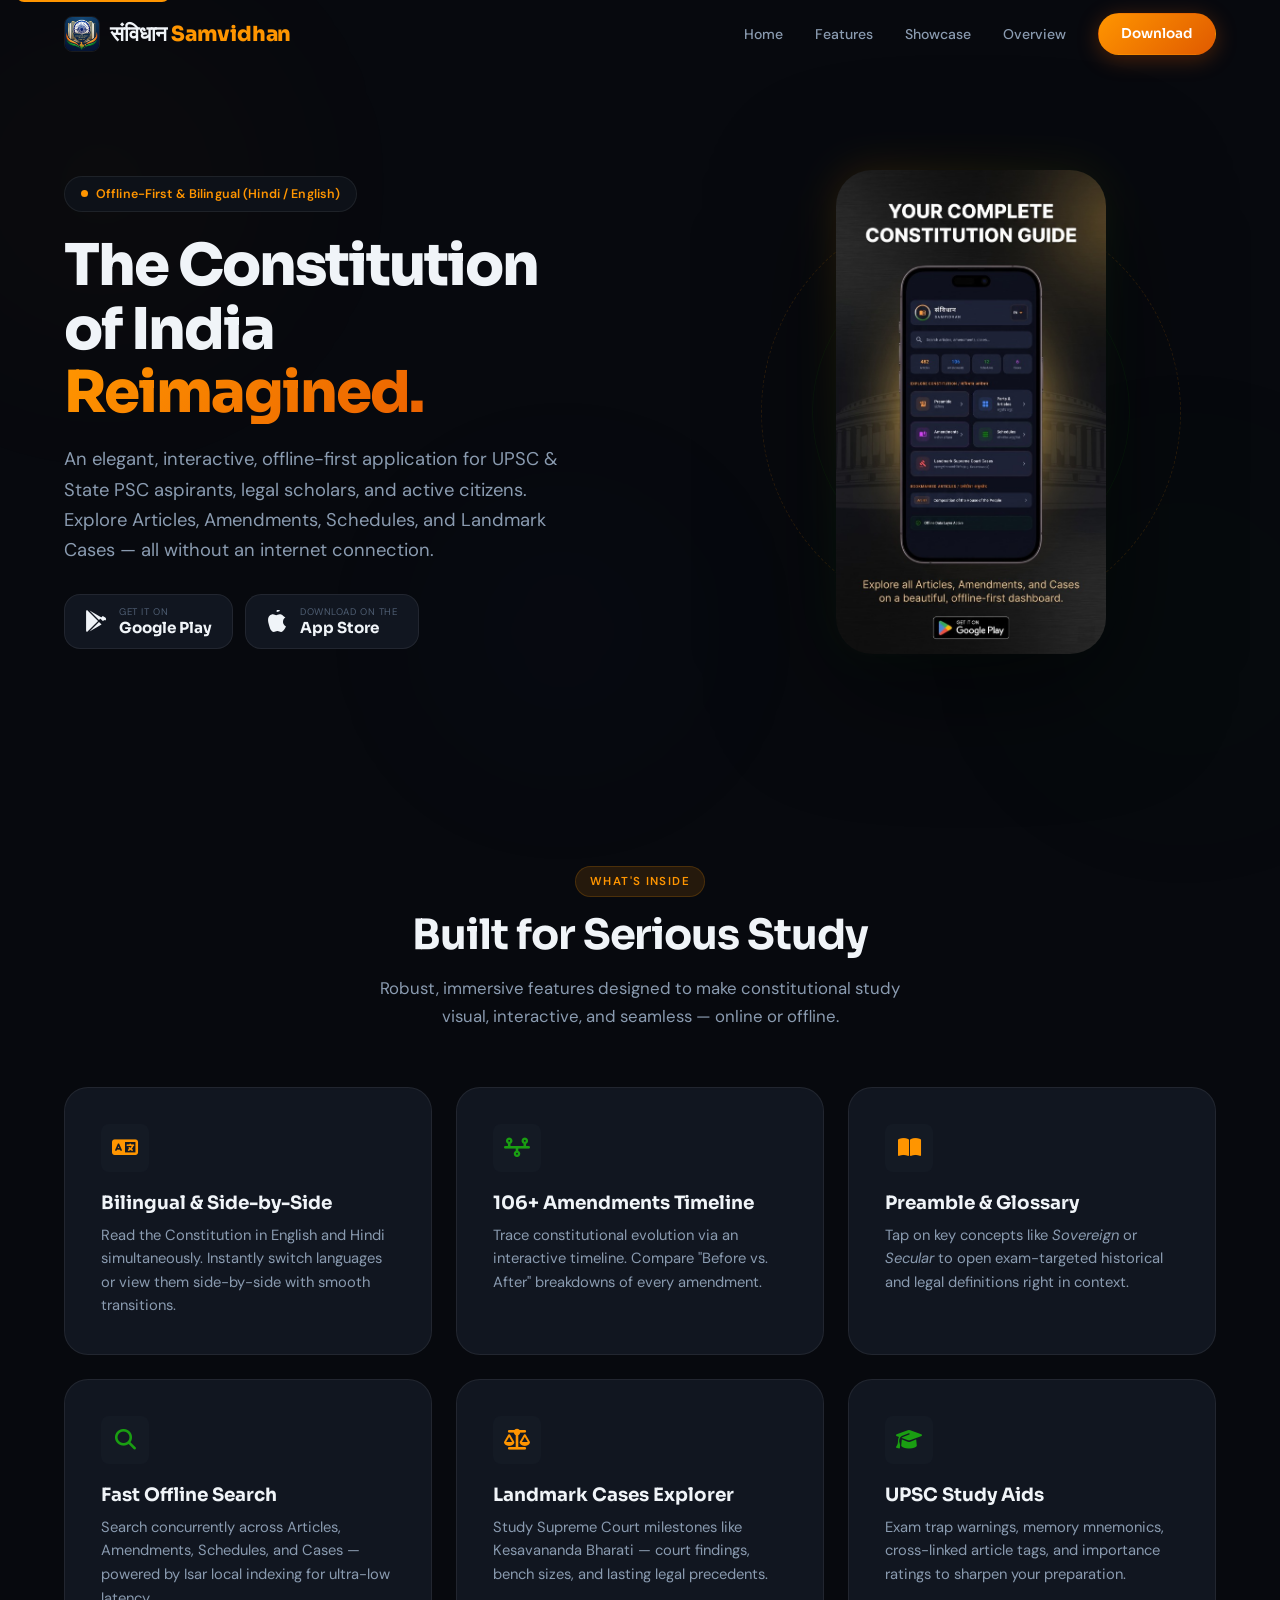
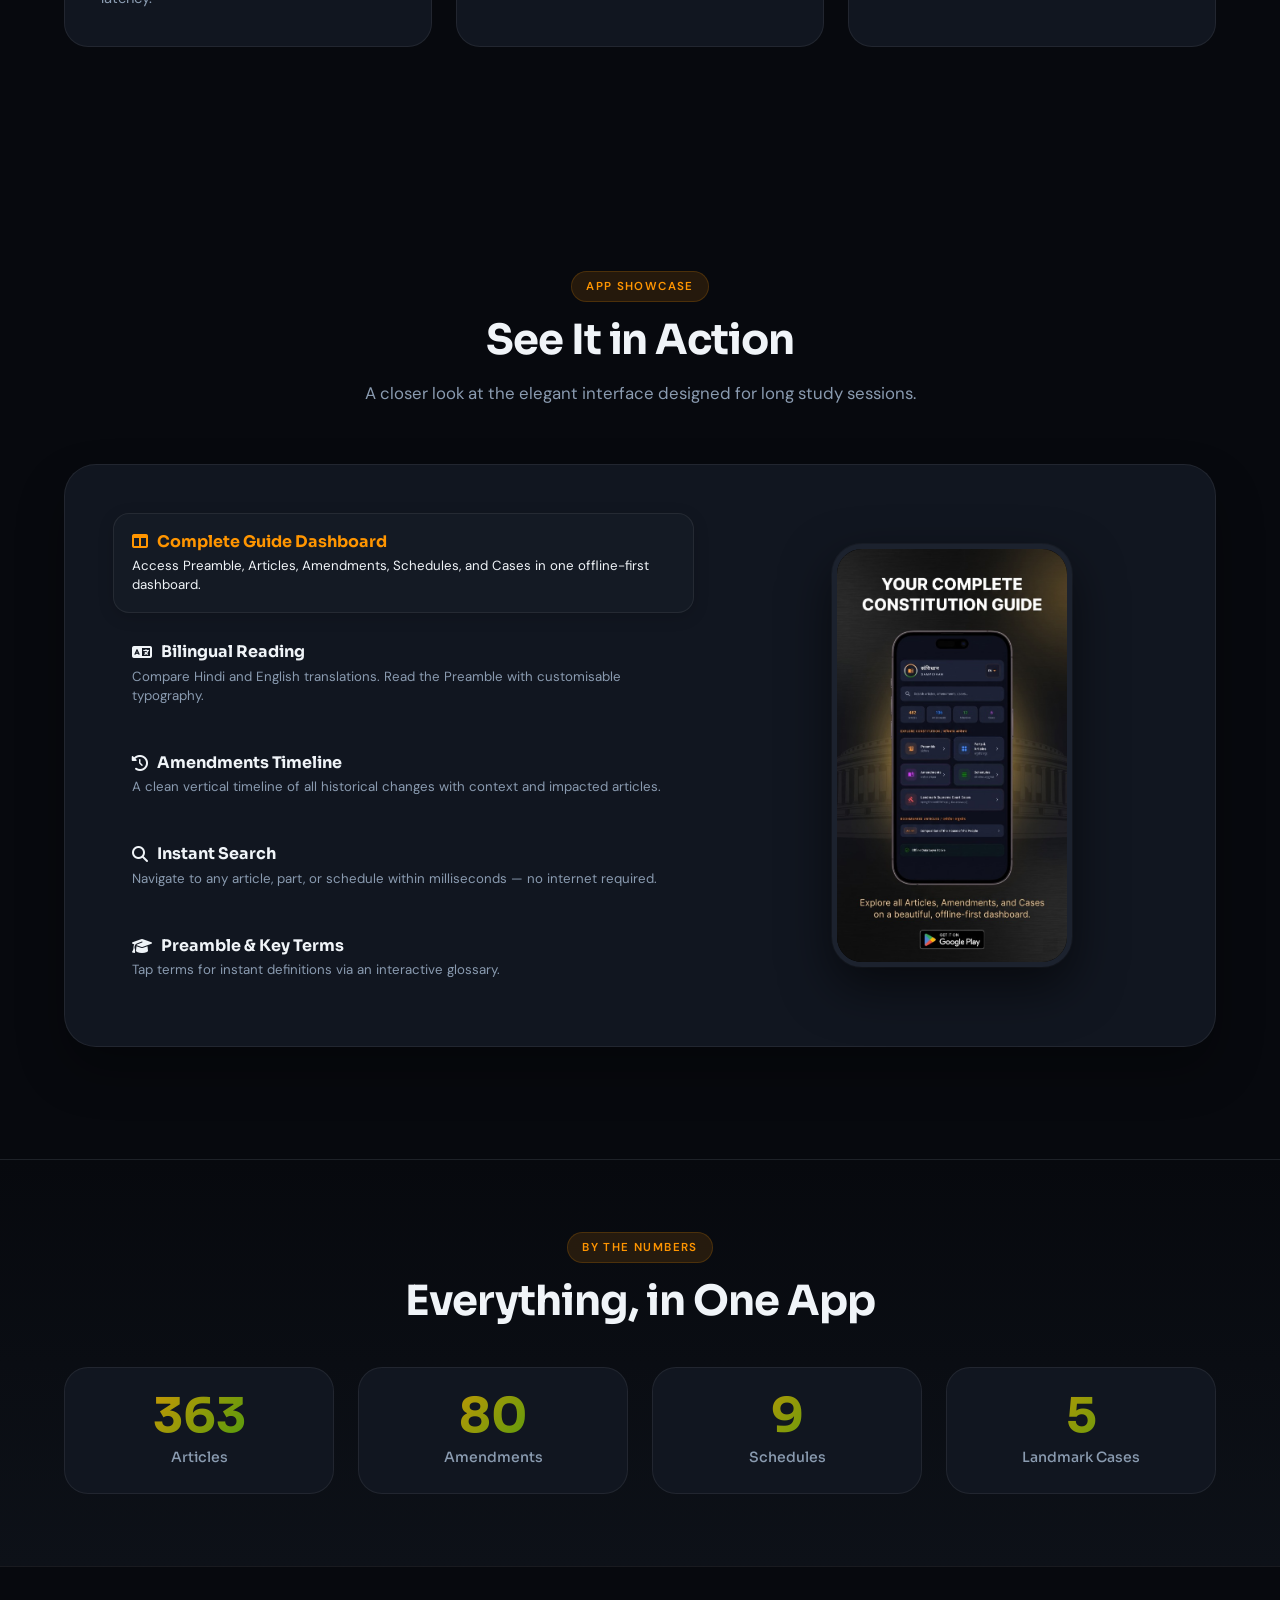
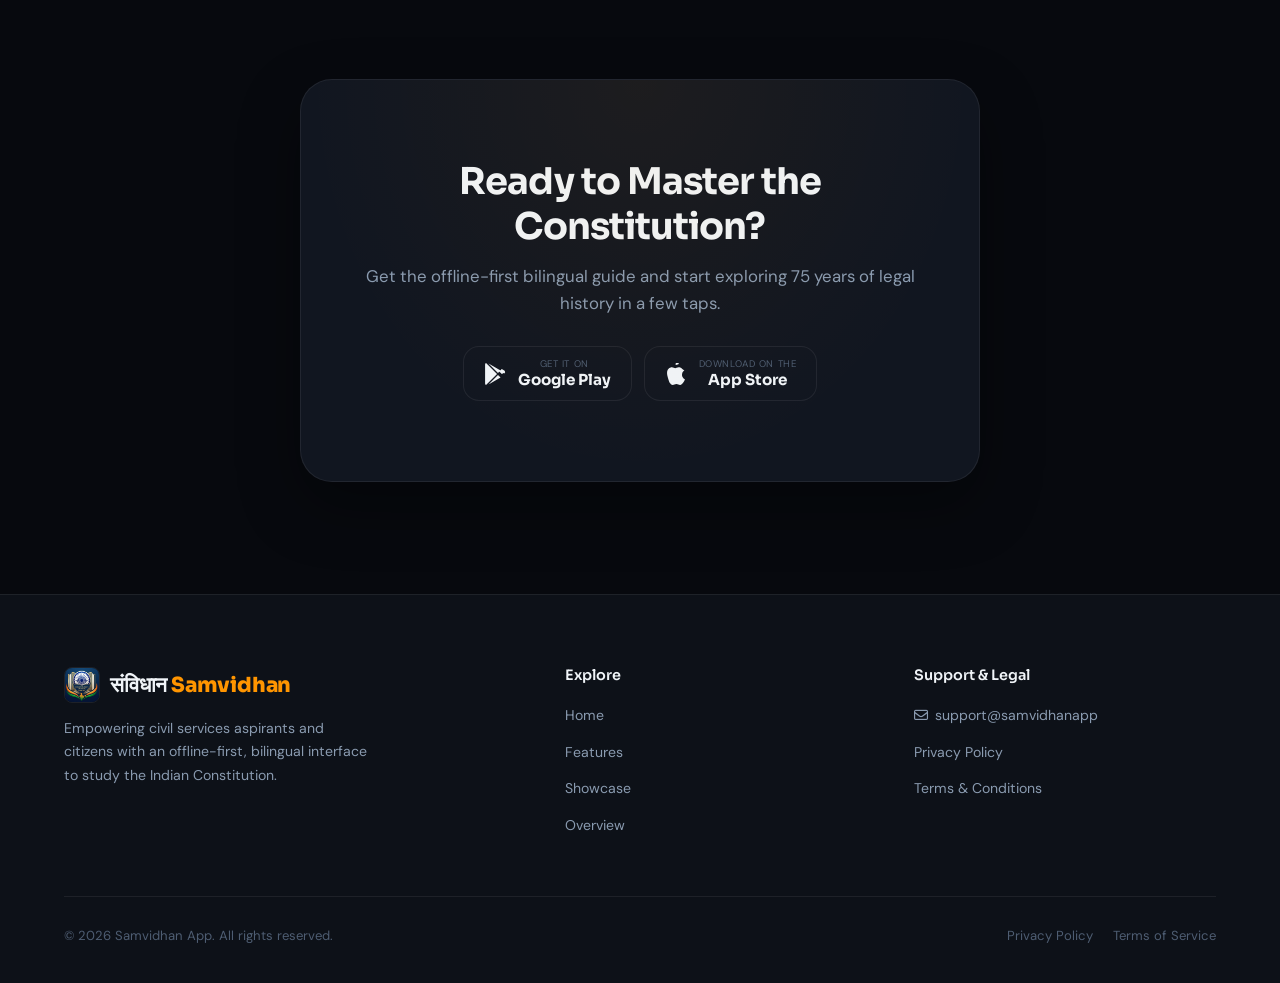
==== commit 2dc7a341: "Update support email address in footer" ====
--- a/index.html
+++ b/index.html
@@ -289,7 +289,7 @@
         <div class="footer-links">
           <h4>Support &amp; Legal</h4>
           <ul>
-            <li><a href="mailto:support@samvidhanapp.in"><i class="fa-regular fa-envelope" aria-hidden="true"></i> support@samvidhanapp.in</a></li>
+            <li><a href="mailto:alok6201@zohomail.in"><i class="fa-regular fa-envelope" aria-hidden="true"></i> support@samvidhanapp</a></li>
             <li><a href="privacy.html">Privacy Policy</a></li>
             <li><a href="terms.html">Terms &amp; Conditions</a></li>
           </ul>
--- a/style.css
+++ b/style.css
@@ -1,988 +1,865 @@
 /* ==========================================================================
-   Samvidhan App - Premium Design System & Styling
+   Samvidhan App — Refined Design System
    ========================================================================== */
 
-/* Font Imports */
-@import url('https://fonts.googleapis.com/css2?family=Inter:wght@300;400;500;600;700&family=Outfit:wght@400;500;600;700;800&display=swap');
-
-/* CSS Variables */
+@import url('https://fonts.googleapis.com/css2?family=Sora:wght@300;400;500;600;700;800&family=DM+Sans:ital,wght@0,300;0,400;0,500;0,600;1,400&display=swap');
+
+/* ── CSS Variables ────────────────────────────────────────────────────────── */
 :root {
-  --font-heading: 'Outfit', sans-serif;
-  --font-body: 'Inter', sans-serif;
-
-  /* Premium Color Palette */
-  --bg-primary: #080a0f;
-  --bg-secondary: #0f131a;
-  --bg-tertiary: #171d26;
-  
-  --text-primary: #f8fafc;
-  --text-secondary: #94a3b8;
-  --text-muted: #64748b;
-  
-  /* Indian Tricolor & Chakra Theme - Tailored for Dark Mode */
-  --saffron: #ff9933;
-  --saffron-hover: #e07b16;
-  --saffron-glow: rgba(255, 153, 51, 0.15);
-  
-  --green: #128807;
-  --green-hover: #0d6b05;
-  --green-glow: rgba(18, 136, 7, 0.15);
-  
-  --navy: #0a2540;
-  --chakra-blue: #000080;
-  --accent-blue: #3b82f6;
-  --accent-glow: rgba(59, 130, 246, 0.2);
-  
-  --border-color: rgba(255, 255, 255, 0.08);
-  --glass-bg: rgba(15, 19, 26, 0.7);
-  --glass-border: rgba(255, 255, 255, 0.05);
-  
-  --container-width: 1200px;
-  --transition-smooth: all 0.3s cubic-bezier(0.4, 0, 0.2, 1);
-}
-
-/* Reset & Base Styles */
-*, *::before, *::after {
-  box-sizing: border-box;
-  margin: 0;
-  padding: 0;
-}
+  --font-heading: 'Sora', sans-serif;
+  --font-body:    'DM Sans', sans-serif;
+
+  /* Backgrounds */
+  --bg-primary:   #07090e;
+  --bg-secondary: #0d1118;
+  --bg-tertiary:  #141a24;
+  --bg-card:      #111620;
+
+  /* Text */
+  --text-primary:   #f0f4f8;
+  --text-secondary: #8a9bb0;
+  --text-muted:     #4e5d72;
+
+  /* Brand palette — Indian tricolor inspired */
+  --saffron:       #ff9500;
+  --saffron-dim:   #cc7800;
+  --saffron-glow:  rgba(255, 149, 0, 0.12);
+  --saffron-glow2: rgba(255, 149, 0, 0.06);
+
+  --green:         #1a9e12;
+  --green-dim:     #127a0c;
+  --green-glow:    rgba(26, 158, 18, 0.12);
+
+  --chakra:        #3a6fd8;
+  --chakra-glow:   rgba(58, 111, 216, 0.15);
+
+  /* UI */
+  --border:        rgba(255,255,255,0.07);
+  --border-hover:  rgba(255,149,0,0.25);
+  --glass-bg:      rgba(13,17,24,0.80);
+
+  /* Transitions */
+  --ease:   cubic-bezier(0.4, 0, 0.2, 1);
+  --ease-out: cubic-bezier(0, 0, 0.2, 1);
+  --fast:   0.18s;
+  --mid:    0.32s;
+  --slow:   0.5s;
+
+  --radius-sm:  8px;
+  --radius-md:  16px;
+  --radius-lg:  24px;
+  --radius-xl:  32px;
+
+  --container: 1160px;
+  --section-gap: clamp(64px, 10vw, 112px);
+}
+
+/* ── Reset ────────────────────────────────────────────────────────────────── */
+*, *::before, *::after { box-sizing: border-box; margin: 0; padding: 0; }
 
 html {
   scroll-behavior: smooth;
-  font-size: clamp(14px, 2vw, 16px);
+  -webkit-text-size-adjust: 100%;
 }
 
 body {
   background-color: var(--bg-primary);
   color: var(--text-primary);
   font-family: var(--font-body);
-  line-height: 1.6;
+  font-size: clamp(15px, 1.5vw, 16px);
+  line-height: 1.65;
   overflow-x: hidden;
-  position: relative;
-}
-
-/* Background Glow Effects */
-body::before, body::after {
-  content: '';
+  -webkit-font-smoothing: antialiased;
+}
+
+img { display: block; max-width: 100%; }
+a { color: inherit; text-decoration: none; transition: color var(--fast) var(--ease); }
+ul { list-style: none; }
+button { font-family: var(--font-body); cursor: pointer; }
+
+/* ── Ambient background orbs ─────────────────────────────────────────────── */
+.bg-orbs {
+  position: fixed;
+  inset: 0;
+  pointer-events: none;
+  z-index: 0;
+  overflow: hidden;
+}
+.bg-orbs span {
   position: absolute;
-  width: clamp(200px, 40vw, 500px);
-  height: clamp(200px, 40vw, 500px);
   border-radius: 50%;
-  pointer-events: none;
-  z-index: -1;
-  filter: blur(120px);
-  opacity: 0.4;
-}
-
-body::before {
-  top: 10%;
-  left: -10%;
+  filter: blur(110px);
+  opacity: 0.35;
+}
+.bg-orbs .orb-1 {
+  width: clamp(280px, 40vw, 560px);
+  height: clamp(280px, 40vw, 560px);
+  top: -8%;
+  left: -12%;
   background: radial-gradient(circle, var(--saffron-glow) 0%, transparent 70%);
-}
-
-body::after {
-  top: 50%;
+  animation: orbFloat 18s ease-in-out infinite alternate;
+}
+.bg-orbs .orb-2 {
+  width: clamp(240px, 35vw, 480px);
+  height: clamp(240px, 35vw, 480px);
+  top: 45%;
   right: -10%;
   background: radial-gradient(circle, var(--green-glow) 0%, transparent 70%);
-}
-
-/* Typography */
+  animation: orbFloat 22s ease-in-out infinite alternate-reverse;
+}
+.bg-orbs .orb-3 {
+  width: clamp(200px, 28vw, 400px);
+  height: clamp(200px, 28vw, 400px);
+  bottom: 10%;
+  left: 30%;
+  background: radial-gradient(circle, var(--chakra-glow) 0%, transparent 70%);
+  animation: orbFloat 26s ease-in-out infinite alternate;
+}
+@keyframes orbFloat {
+  from { transform: translate(0, 0) scale(1); }
+  to   { transform: translate(30px, -40px) scale(1.08); }
+}
+
+/* ── Layout ──────────────────────────────────────────────────────────────── */
+.container {
+  width: 90%;
+  max-width: var(--container);
+  margin-inline: auto;
+  position: relative;
+}
+
+.section { padding: var(--section-gap) 0; }
+
+.section-header {
+  text-align: center;
+  margin-bottom: clamp(36px, 6vw, 56px);
+}
+.section-header .label {
+  display: inline-block;
+  font-size: 0.72rem;
+  font-weight: 600;
+  letter-spacing: 0.12em;
+  text-transform: uppercase;
+  color: var(--saffron);
+  background: var(--saffron-glow);
+  border: 1px solid rgba(255,149,0,0.18);
+  padding: 5px 14px;
+  border-radius: 30px;
+  margin-bottom: 14px;
+}
+.section-header h2 {
+  font-family: var(--font-heading);
+  font-size: clamp(1.75rem, 4vw, 2.6rem);
+  font-weight: 700;
+  letter-spacing: -0.025em;
+  line-height: 1.2;
+  margin-bottom: 14px;
+}
+.section-header p {
+  color: var(--text-secondary);
+  font-size: clamp(0.95rem, 1.6vw, 1.05rem);
+  max-width: 560px;
+  margin-inline: auto;
+}
+
+/* ── Typography ──────────────────────────────────────────────────────────── */
 h1, h2, h3, h4, h5, h6 {
   font-family: var(--font-heading);
   font-weight: 700;
-  line-height: 1.25;
+  line-height: 1.2;
   color: var(--text-primary);
 }
 
-a {
-  color: inherit;
-  text-decoration: none;
-  transition: var(--transition-smooth);
-}
-
-/* Layout Utilities */
-.container {
-  width: 90%;
-  max-width: var(--container-width);
-  margin: 0 auto;
-  position: relative;
-}
-
-.section {
-  padding: clamp(40px, 15vw, 100px) 0;
-}
-
-.section-header {
-  text-align: center;
-  margin-bottom: clamp(30px, 8vw, 60px);
-}
-
-.section-header h2 {
-  font-size: clamp(1.8rem, 5vw, 2.5rem);
-  margin-bottom: clamp(10px, 2vw, 15px);
-  letter-spacing: -0.02em;
-}
-
-.section-header p {
-  color: var(--text-secondary);
-  font-size: clamp(1rem, 2vw, 1.1rem);
-  max-width: 600px;
-  margin: 0 auto;
-}
-
-/* Buttons & Badges */
+/* ── Highlight gradient text ─────────────────────────────────────────────── */
+.grad-text {
+  background: linear-gradient(130deg, var(--saffron) 0%, #ff6c00 100%);
+  -webkit-background-clip: text;
+  -webkit-text-fill-color: transparent;
+  background-clip: text;
+}
+
+/* ── Buttons ─────────────────────────────────────────────────────────────── */
 .btn {
   display: inline-flex;
   align-items: center;
   justify-content: center;
-  padding: clamp(10px, 2vw, 14px) clamp(20px, 4vw, 28px);
+  gap: 8px;
+  padding: 11px 26px;
   border-radius: 50px;
   font-family: var(--font-heading);
   font-weight: 600;
-  font-size: clamp(0.8rem, 1.5vw, 1rem);
-  cursor: pointer;
-  transition: var(--transition-smooth);
+  font-size: 0.9rem;
   border: 1px solid transparent;
-}
-
+  transition: transform var(--fast) var(--ease), box-shadow var(--fast) var(--ease), background var(--fast) var(--ease);
+  white-space: nowrap;
+}
 .btn-primary {
-  background: linear-gradient(135deg, var(--saffron), #ff5500);
+  background: linear-gradient(135deg, var(--saffron) 0%, #e05a00 100%);
   color: #fff;
-  box-shadow: 0 4px 20px rgba(255, 85, 0, 0.3);
-}
-
+  box-shadow: 0 4px 22px rgba(255,100,0,0.28);
+}
 .btn-primary:hover {
   transform: translateY(-2px);
-  box-shadow: 0 6px 24px rgba(255, 85, 0, 0.45);
-}
-
+  box-shadow: 0 8px 28px rgba(255,100,0,0.42);
+}
 .btn-secondary {
-  background-color: transparent;
+  background: transparent;
   color: var(--text-primary);
-  border: 1px solid var(--border-color);
-}
-
+  border-color: var(--border);
+}
 .btn-secondary:hover {
-  background-color: var(--bg-tertiary);
-  border-color: var(--text-secondary);
-}
-
+  background: var(--bg-tertiary);
+  border-color: var(--text-muted);
+}
+
+/* Store buttons */
 .store-buttons {
   display: flex;
-  gap: clamp(10px, 3vw, 15px);
   flex-wrap: wrap;
-  margin-top: clamp(20px, 4vw, 30px);
-}
-
+  gap: 12px;
+  margin-top: 28px;
+}
 .store-btn {
   display: inline-flex;
   align-items: center;
-  background-color: #000;
-  border: 1px solid #333;
-  padding: clamp(8px, 1.5vw, 10px) clamp(16px, 3vw, 22px);
-  border-radius: 8px;
-  color: #fff;
-  transition: var(--transition-smooth);
-  font-size: clamp(0.75rem, 1.2vw, 0.9rem);
-}
-
+  gap: 12px;
+  background: var(--bg-card);
+  border: 1px solid var(--border);
+  padding: 11px 20px;
+  border-radius: var(--radius-md);
+  color: var(--text-primary);
+  transition: border-color var(--fast) var(--ease), transform var(--fast) var(--ease), box-shadow var(--fast) var(--ease);
+  min-width: 150px;
+}
 .store-btn:hover {
   border-color: var(--saffron);
   transform: translateY(-2px);
-  box-shadow: 0 4px 15px rgba(255, 153, 51, 0.15);
-}
-
+  box-shadow: 0 6px 20px rgba(255,149,0,0.12);
+}
 .store-btn svg {
-  width: clamp(18px, 4vw, 24px);
-  height: clamp(18px, 4vw, 24px);
-  margin-right: clamp(8px, 1.5vw, 12px);
-}
-
+  width: 22px;
+  height: 22px;
+  flex-shrink: 0;
+}
 .store-btn .btn-text {
   display: flex;
   flex-direction: column;
-  align-items: flex-start;
-  line-height: 1.2;
-}
-
+  line-height: 1.25;
+}
 .store-btn .small-text {
-  font-size: clamp(0.5rem, 1vw, 0.65rem);
+  font-size: 0.6rem;
   text-transform: uppercase;
-  letter-spacing: 0.05em;
-  opacity: 0.7;
-}
-
+  letter-spacing: 0.06em;
+  color: var(--text-muted);
+}
 .store-btn .large-text {
-  font-size: clamp(0.9rem, 1.5vw, 1.05rem);
+  font-size: 0.95rem;
   font-weight: 700;
   font-family: var(--font-heading);
 }
 
-/* Header & Navigation */
+/* ── Header ──────────────────────────────────────────────────────────────── */
 .header {
   position: fixed;
-  top: 0;
-  left: 0;
-  right: 0;
-  z-index: 1000;
-  background-color: var(--glass-bg);
-  backdrop-filter: blur(12px);
-  -webkit-backdrop-filter: blur(12px);
-  border-bottom: 1px solid var(--glass-border);
-  padding: clamp(10px, 2vw, 15px) 0;
-  transition: var(--transition-smooth);
-}
-
-.header-scrolled {
-  padding: 10px 0;
-  box-shadow: 0 10px 30px rgba(0, 0, 0, 0.3);
-}
-
+  inset: 0 0 auto 0;
+  z-index: 900;
+  padding: 0;
+  transition: background var(--mid) var(--ease), box-shadow var(--mid) var(--ease), padding var(--mid) var(--ease);
+}
 .header .container {
   display: flex;
+  align-items: center;
   justify-content: space-between;
-  align-items: center;
-  flex-wrap: wrap;
-  gap: clamp(10px, 3vw, 20px);
-}
-
+  height: 68px;
+  gap: 24px;
+}
+.header.header-scrolled {
+  background: var(--glass-bg);
+  backdrop-filter: blur(18px);
+  -webkit-backdrop-filter: blur(18px);
+  border-bottom: 1px solid var(--border);
+  box-shadow: 0 8px 32px rgba(0,0,0,0.3);
+}
 .logo {
   display: flex;
   align-items: center;
-  gap: clamp(8px, 1.5vw, 12px);
+  gap: 10px;
   font-family: var(--font-heading);
-  font-size: clamp(1.1rem, 3vw, 1.5rem);
+  font-size: clamp(1rem, 2.5vw, 1.3rem);
   font-weight: 800;
   letter-spacing: -0.01em;
   flex-shrink: 0;
 }
-
 .logo img {
-  width: clamp(32px, 6vw, 40px);
-  height: clamp(32px, 6vw, 40px);
-  border-radius: 8px;
+  width: 36px;
+  height: 36px;
+  border-radius: var(--radius-sm);
   object-fit: cover;
-  border: 1px solid rgba(255, 255, 255, 0.1);
-}
-
-.logo .highlight {
-  color: var(--saffron);
-}
-
+  border: 1px solid var(--border);
+}
+.logo .highlight { color: var(--saffron); }
+
+/* Nav */
 .nav-menu {
   display: flex;
   align-items: center;
-  list-style: none;
-  gap: clamp(15px, 3vw, 32px);
-  flex: 1 1 auto;
-  justify-content: flex-end;
-}
-
+  gap: clamp(18px, 2.5vw, 34px);
+}
 .nav-link {
-  font-size: clamp(0.75rem, 1.2vw, 0.95rem);
+  font-size: 0.88rem;
   font-weight: 500;
   color: var(--text-secondary);
-  white-space: nowrap;
-}
-
-.nav-link:hover {
-  color: var(--saffron);
-}
-
+}
+.nav-link:hover { color: var(--text-primary); }
+
+/* Hamburger */
 .nav-toggle {
   display: none;
   flex-direction: column;
-  gap: 6px;
+  gap: 5px;
   background: none;
   border: none;
-  cursor: pointer;
+  padding: 4px;
   flex-shrink: 0;
-}
-
+  z-index: 910;
+}
 .nav-toggle span {
-  width: 25px;
+  display: block;
+  width: 24px;
   height: 2px;
-  background-color: var(--text-primary);
+  background: var(--text-primary);
   border-radius: 2px;
-  transition: var(--transition-smooth);
-}
-
-/* Hero Section */
+  transition: transform var(--mid) var(--ease), opacity var(--mid) var(--ease);
+  transform-origin: center;
+}
+.nav-toggle.active span:nth-child(1) { transform: translateY(7px) rotate(45deg); }
+.nav-toggle.active span:nth-child(2) { opacity: 0; transform: scaleX(0); }
+.nav-toggle.active span:nth-child(3) { transform: translateY(-7px) rotate(-45deg); }
+
+/* ── Hero ────────────────────────────────────────────────────────────────── */
 .hero {
-  padding: clamp(100px, 20vw, 180px) 0 clamp(50px, 10vw, 100px) 0;
+  padding-top: clamp(110px, 18vw, 170px);
+  padding-bottom: clamp(56px, 10vw, 100px);
   position: relative;
-  overflow: hidden;
-}
-
+}
 .hero-grid {
   display: grid;
   grid-template-columns: 1.1fr 0.9fr;
-  gap: clamp(30px, 5vw, 50px);
-  align-items: center;
-}
-
+  gap: clamp(36px, 6vw, 64px);
+  align-items: center;
+}
+.hero-badge {
+  display: inline-flex;
+  align-items: center;
+  gap: 8px;
+  background: var(--bg-secondary);
+  border: 1px solid var(--border);
+  padding: 7px 16px;
+  border-radius: 30px;
+  font-size: 0.78rem;
+  font-weight: 600;
+  color: var(--saffron);
+  margin-bottom: 22px;
+  letter-spacing: 0.01em;
+}
+.hero-badge .dot {
+  width: 7px;
+  height: 7px;
+  border-radius: 50%;
+  background: var(--saffron);
+  flex-shrink: 0;
+  animation: pulseGlow 2s ease-in-out infinite;
+}
+@keyframes pulseGlow {
+  0%, 100% { box-shadow: 0 0 0 0 rgba(255,149,0,0.5); }
+  50%       { box-shadow: 0 0 0 8px rgba(255,149,0,0); }
+}
 .hero-content h1 {
-  font-size: clamp(2rem, 6.5vw, 3.5rem);
-  line-height: 1.15;
-  margin-bottom: clamp(15px, 3vw, 24px);
-  letter-spacing: -0.03em;
-  background: linear-gradient(135deg, var(--text-primary) 40%, var(--text-secondary));
+  font-size: clamp(2rem, 5.5vw, 3.6rem);
+  font-weight: 800;
+  line-height: 1.1;
+  letter-spacing: -0.035em;
+  margin-bottom: 20px;
+}
+.hero-content h1 .sub {
+  display: block;
+  background: linear-gradient(130deg, var(--saffron), #e04400);
   -webkit-background-clip: text;
   -webkit-text-fill-color: transparent;
-}
-
-.hero-content h1 span {
-  background: linear-gradient(135deg, var(--saffron), #ff5500);
-  -webkit-background-clip: text;
-  -webkit-text-fill-color: transparent;
-  display: block;
-}
-
+  background-clip: text;
+}
 .hero-content p {
   color: var(--text-secondary);
-  font-size: clamp(1rem, 2vw, 1.2rem);
-  line-height: 1.6;
-  margin-bottom: clamp(20px, 4vw, 30px);
-  max-width: 550px;
-}
-
-.hero-badge {
-  display: inline-flex;
-  align-items: center;
-  gap: clamp(6px, 1vw, 8px);
-  background-color: var(--bg-secondary);
-  border: 1px solid var(--border-color);
-  padding: clamp(6px, 1.5vw, 8px) clamp(12px, 2vw, 16px);
-  border-radius: 30px;
-  font-size: clamp(0.65rem, 1.5vw, 0.85rem);
-  font-weight: 600;
-  color: var(--saffron);
-  margin-bottom: clamp(15px, 3vw, 20px);
-}
-
-.hero-badge .dot {
-  width: 8px;
-  height: 8px;
-  background-color: var(--saffron);
+  font-size: clamp(1rem, 1.8vw, 1.15rem);
+  max-width: 520px;
+  line-height: 1.65;
+}
+.hero-visual {
+  display: flex;
+  justify-content: center;
+  align-items: center;
+  position: relative;
+}
+/* Spinning ring */
+.hero-ring {
+  position: absolute;
+  width: clamp(240px, 34vw, 420px);
+  height: clamp(240px, 34vw, 420px);
   border-radius: 50%;
-  animation: pulse-glow 2s infinite;
-  flex-shrink: 0;
-}
-
-.hero-visual {
-  display: flex;
-  justify-content: center;
-  position: relative;
-}
-
-.hero-circle-bg {
-  position: absolute;
-  width: clamp(250px, 30vw, 450px);
-  height: clamp(250px, 30vw, 450px);
-  border-radius: 50%;
-  border: 1px dashed rgba(255, 153, 51, 0.15);
-  top: 50%;
-  left: 50%;
-  transform: translate(-50%, -50%);
-  animation: spin 60s linear infinite;
+  border: 1px dashed rgba(255,149,0,0.14);
+  animation: spinRing 60s linear infinite;
   pointer-events: none;
-  z-index: 1;
-}
-
-.hero-circle-bg::after {
+}
+.hero-ring::after {
   content: '';
   position: absolute;
-  width: clamp(200px, 24vw, 350px);
-  height: clamp(200px, 24vw, 350px);
+  inset: 12%;
   border-radius: 50%;
-  border: 1px solid rgba(18, 136, 7, 0.1);
-  top: 50%;
-  left: 50%;
-  transform: translate(-50%, -50%);
-}
-
-.hero-phone-mockup {
+  border: 1px solid rgba(26,158,18,0.09);
+}
+@keyframes spinRing { to { transform: rotate(360deg); } }
+
+.hero-phone {
   position: relative;
   z-index: 2;
-  width: clamp(180px, 35vw, 280px);
-  filter: drop-shadow(0 25px 50px rgba(0, 0, 0, 0.5));
-  animation: float 6s ease-in-out infinite;
-}
-
-.hero-phone-mockup img {
+  width: clamp(180px, 30vw, 270px);
+  filter: drop-shadow(0 30px 60px rgba(0,0,0,0.55));
+  animation: floatPhone 7s ease-in-out infinite;
+}
+.hero-phone img {
   width: 100%;
+  border-radius: 36px;
+}
+@keyframes floatPhone {
+  0%, 100% { transform: translateY(0); }
+  50%       { transform: translateY(-14px); }
+}
+
+/* Decorative phone frame glow */
+.hero-phone::after {
+  content: '';
+  position: absolute;
+  inset: -2px;
   border-radius: 38px;
-  display: block;
-}
-
-/* Features Section */
+  background: linear-gradient(135deg, rgba(255,149,0,0.15), rgba(26,158,18,0.08), transparent);
+  z-index: -1;
+  filter: blur(18px);
+}
+
+/* ── Features ────────────────────────────────────────────────────────────── */
 .features-grid {
   display: grid;
-  grid-template-columns: repeat(auto-fit, minmax(clamp(250px, 30vw, 300px), 1fr));
-  gap: clamp(20px, 3vw, 30px);
-}
-
+  grid-template-columns: repeat(3, 1fr);
+  gap: clamp(16px, 2.5vw, 24px);
+}
 .feature-card {
-  background-color: var(--bg-secondary);
-  border: 1px solid var(--border-color);
-  padding: clamp(25px, 5vw, 40px);
-  border-radius: 20px;
-  transition: var(--transition-smooth);
+  background: var(--bg-card);
+  border: 1px solid var(--border);
+  border-radius: var(--radius-lg);
+  padding: clamp(24px, 3.5vw, 36px);
+  transition: transform var(--mid) var(--ease), border-color var(--mid) var(--ease), box-shadow var(--mid) var(--ease);
   position: relative;
   overflow: hidden;
 }
-
-.feature-card::before {
+/* Accent line */
+.feature-card::after {
   content: '';
   position: absolute;
-  top: 0;
-  left: 0;
-  width: 4px;
-  height: 0;
-  background-color: var(--saffron);
-  transition: var(--transition-smooth);
-}
-
+  top: 0; left: 0;
+  width: 100%; height: 3px;
+  background: linear-gradient(90deg, var(--saffron), transparent);
+  transform: scaleX(0);
+  transform-origin: left;
+  transition: transform var(--mid) var(--ease);
+}
+.feature-card:nth-child(even)::after {
+  background: linear-gradient(90deg, var(--green), transparent);
+}
 .feature-card:hover {
-  transform: translateY(-8px);
-  border-color: rgba(255, 153, 51, 0.2);
-  box-shadow: 0 15px 30px rgba(0, 0, 0, 0.25);
-}
-
-.feature-card:hover::before {
-  height: 100%;
-}
-
-.feature-card:nth-child(even)::before {
-  background-color: var(--green);
-}
-
+  transform: translateY(-6px);
+  border-color: rgba(255,149,0,0.2);
+  box-shadow: 0 20px 40px rgba(0,0,0,0.25);
+}
 .feature-card:nth-child(even):hover {
-  border-color: rgba(18, 136, 7, 0.2);
-}
+  border-color: rgba(26,158,18,0.2);
+}
+.feature-card:hover::after { transform: scaleX(1); }
 
 .feature-icon {
-  width: clamp(40px, 8vw, 50px);
-  height: clamp(40px, 8vw, 50px);
-  border-radius: 12px;
-  background-color: var(--bg-tertiary);
+  width: 48px;
+  height: 48px;
+  border-radius: var(--radius-sm);
+  background: var(--bg-tertiary);
   display: flex;
   align-items: center;
   justify-content: center;
-  margin-bottom: clamp(16px, 3vw, 24px);
-  font-size: clamp(1.2rem, 2vw, 1.5rem);
+  font-size: 1.3rem;
   color: var(--saffron);
-  transition: var(--transition-smooth);
-  flex-shrink: 0;
-}
-
-.feature-card:hover .feature-icon {
-  background-color: var(--saffron-glow);
-}
-
-.feature-card:nth-child(even):hover .feature-icon {
-  color: var(--green);
-  background-color: var(--green-glow);
-}
+  margin-bottom: 20px;
+  transition: background var(--mid) var(--ease), color var(--mid) var(--ease);
+}
+.feature-card:nth-child(even) .feature-icon { color: var(--green); }
+.feature-card:hover .feature-icon { background: var(--saffron-glow); }
+.feature-card:nth-child(even):hover .feature-icon { background: var(--green-glow); color: var(--green); }
 
 .feature-card h3 {
-  font-size: clamp(1.1rem, 2.5vw, 1.35rem);
-  margin-bottom: clamp(8px, 1.5vw, 12px);
-}
-
+  font-size: clamp(1rem, 1.8vw, 1.15rem);
+  margin-bottom: 10px;
+}
 .feature-card p {
   color: var(--text-secondary);
-  font-size: clamp(0.85rem, 1.5vw, 0.95rem);
-}
-
-/* Interactive Showcase / Screenshots Slider */
+  font-size: clamp(0.84rem, 1.2vw, 0.92rem);
+  line-height: 1.6;
+}
+
+/* ── Showcase Slider ─────────────────────────────────────────────────────── */
 .showcase-slider {
   display: grid;
-  grid-template-columns: 1.2fr 0.8fr;
-  gap: clamp(30px, 5vw, 50px);
-  align-items: center;
-  background-color: var(--bg-secondary);
-  border: 1px solid var(--border-color);
-  border-radius: 30px;
-  padding: clamp(30px, 5vw, 50px);
-  overflow: hidden;
-  box-shadow: 0 20px 40px rgba(0,0,0,0.3);
-}
-
+  grid-template-columns: 1.15fr 0.85fr;
+  gap: clamp(24px, 4vw, 44px);
+  align-items: center;
+  background: var(--bg-card);
+  border: 1px solid var(--border);
+  border-radius: var(--radius-xl);
+  padding: clamp(28px, 4vw, 48px);
+  box-shadow: 0 24px 48px rgba(0,0,0,0.3);
+}
 .slider-controls {
   display: flex;
   flex-direction: column;
-  gap: clamp(10px, 2vw, 15px);
-}
-
+  gap: 10px;
+}
 .control-tab {
   background: none;
   border: 1px solid transparent;
-  padding: clamp(15px, 3vw, 20px);
-  border-radius: 16px;
+  padding: clamp(14px, 2vw, 18px) clamp(14px, 2vw, 18px);
+  border-radius: var(--radius-md);
   text-align: left;
-  cursor: pointer;
-  transition: var(--transition-smooth);
   color: var(--text-secondary);
-}
-
+  transition: all var(--mid) var(--ease);
+}
 .control-tab:hover {
-  background-color: var(--bg-tertiary);
+  background: var(--bg-tertiary);
   color: var(--text-primary);
 }
-
 .control-tab.active {
-  background-color: var(--bg-tertiary);
-  border-color: var(--border-color);
+  background: var(--bg-tertiary);
+  border-color: var(--border);
   color: var(--text-primary);
-  box-shadow: 0 4px 20px rgba(0, 0, 0, 0.15);
-}
-
+  box-shadow: 0 4px 16px rgba(0,0,0,0.15);
+}
 .control-tab h4 {
-  font-size: clamp(0.95rem, 1.8vw, 1.15rem);
-  margin-bottom: clamp(4px, 1vw, 6px);
-  display: flex;
-  align-items: center;
-  gap: clamp(8px, 1.5vw, 10px);
-  transition: var(--transition-smooth);
-}
-
-.control-tab.active h4 {
-  color: var(--saffron);
-}
-
-.control-tab.active:nth-child(even) h4 {
-  color: var(--green);
-}
-
+  font-size: clamp(0.88rem, 1.5vw, 1rem);
+  margin-bottom: 5px;
+  display: flex;
+  align-items: center;
+  gap: 9px;
+  transition: color var(--fast) var(--ease);
+}
+.control-tab.active h4 { color: var(--saffron); }
+.control-tab:nth-child(even).active h4 { color: var(--green); }
 .control-tab p {
-  font-size: clamp(0.75rem, 1.3vw, 0.9rem);
-  line-height: 1.4;
+  font-size: clamp(0.75rem, 1.1vw, 0.83rem);
+  line-height: 1.45;
 }
 
 .slider-display {
   display: flex;
   justify-content: center;
   align-items: center;
+}
+.screenshot-container {
+  width: clamp(170px, 22vw, 240px);
+  border-radius: 30px;
+  overflow: hidden;
+  border: 5px solid #1c222e;
+  box-shadow: 0 20px 50px rgba(0,0,0,0.55), 0 0 0 1px rgba(255,255,255,0.04);
+  background: #000;
   position: relative;
-  min-height: clamp(300px, 50vw, 500px);
-}
-
-.screenshot-container {
-  width: clamp(180px, 25vw, 250px);
-  position: relative;
-  border-radius: 32px;
-  overflow: hidden;
-  border: 6px solid #1a1a1a;
-  box-shadow: 0 15px 35px rgba(0,0,0,0.5);
-  background-color: #000;
-}
-
+}
 .screenshot-slide {
   position: absolute;
-  top: 0;
-  left: 0;
-  width: 100%;
-  height: 100%;
+  inset: 0;
   opacity: 0;
-  transform: scale(0.95);
-  transition: opacity 0.5s ease, transform 0.5s cubic-bezier(0.16, 1, 0.3, 1);
-  display: flex;
-  align-items: center;
-  justify-content: center;
-}
-
+  transform: scale(0.96);
+  transition: opacity var(--slow) var(--ease), transform var(--slow) var(--ease-out);
+}
 .screenshot-slide.active {
   position: relative;
   opacity: 1;
   transform: scale(1);
 }
-
-.screenshot-slide img {
-  width: 100%;
-  height: auto;
-  display: block;
-}
-
-/* Stats Counter Section */
+.screenshot-slide img { width: 100%; height: auto; display: block; }
+
+/* ── Stats ───────────────────────────────────────────────────────────────── */
 .stats {
-  background: linear-gradient(180deg, var(--bg-primary), var(--bg-secondary));
-  border-top: 1px solid var(--border-color);
-  border-bottom: 1px solid var(--border-color);
-  padding: clamp(40px, 8vw, 60px) 0;
-}
-
+  background: linear-gradient(180deg, var(--bg-primary) 0%, var(--bg-secondary) 100%);
+  border-top: 1px solid var(--border);
+  border-bottom: 1px solid var(--border);
+  padding: clamp(48px, 8vw, 72px) 0;
+}
 .stats-grid {
   display: grid;
-  grid-template-columns: repeat(auto-fit, minmax(150px, 1fr));
-  gap: clamp(20px, 3vw, 30px);
+  grid-template-columns: repeat(4, 1fr);
+  gap: 24px;
   text-align: center;
 }
-
+.stat-item {
+  padding: 24px 16px;
+  border-radius: var(--radius-lg);
+  background: var(--bg-card);
+  border: 1px solid var(--border);
+  transition: transform var(--mid) var(--ease), border-color var(--mid) var(--ease);
+}
+.stat-item:hover {
+  transform: translateY(-4px);
+  border-color: rgba(255,149,0,0.2);
+}
 .stat-item h3 {
-  font-size: clamp(2rem, 6vw, 3rem);
-  background: linear-gradient(135deg, var(--saffron), var(--green));
+  font-size: clamp(2.2rem, 5vw, 3rem);
+  background: linear-gradient(130deg, var(--saffron) 0%, var(--green) 100%);
   -webkit-background-clip: text;
   -webkit-text-fill-color: transparent;
-  margin-bottom: clamp(3px, 1vw, 5px);
-}
-
+  background-clip: text;
+  margin-bottom: 6px;
+  line-height: 1;
+}
 .stat-item p {
   color: var(--text-secondary);
+  font-size: 0.88rem;
+  font-weight: 500;
   font-family: var(--font-heading);
-  font-weight: 500;
-  font-size: clamp(0.8rem, 1.5vw, 1rem);
-}
-
-/* CTA Section */
-.cta {
-  text-align: center;
-  position: relative;
-}
-
+}
+
+/* ── CTA ─────────────────────────────────────────────────────────────────── */
+.cta { text-align: center; }
 .cta-content {
-  max-width: 700px;
-  margin: 0 auto;
-  background-color: var(--bg-secondary);
-  border: 1px solid var(--border-color);
-  border-radius: 30px;
-  padding: clamp(40px, 8vw, 80px) clamp(25px, 5vw, 40px);
-  box-shadow: 0 20px 40px rgba(0,0,0,0.3);
+  max-width: 680px;
+  margin-inline: auto;
+  background: var(--bg-card);
+  border: 1px solid var(--border);
+  border-radius: var(--radius-xl);
+  padding: clamp(48px, 8vw, 80px) clamp(28px, 5vw, 56px);
+  box-shadow: 0 24px 60px rgba(0,0,0,0.35);
   position: relative;
   overflow: hidden;
 }
-
-.cta-content::after {
+.cta-content::before {
   content: '';
   position: absolute;
-  top: -50%;
-  left: -50%;
-  width: 200%;
-  height: 200%;
-  background: radial-gradient(circle, rgba(255,153,51,0.04) 0%, rgba(18,136,7,0.04) 50%, transparent 70%);
+  inset: 0;
+  background: radial-gradient(ellipse at 50% 0%, rgba(255,149,0,0.05) 0%, transparent 70%);
   pointer-events: none;
 }
-
 .cta h2 {
-  font-size: clamp(1.5rem, 5vw, 2.5rem);
-  margin-bottom: clamp(10px, 2vw, 15px);
-}
-
+  font-size: clamp(1.5rem, 4vw, 2.3rem);
+  margin-bottom: 14px;
+  letter-spacing: -0.025em;
+}
 .cta p {
   color: var(--text-secondary);
-  font-size: clamp(1rem, 2vw, 1.1rem);
-  margin-bottom: clamp(20px, 4vw, 30px);
-}
-
-.cta .store-buttons {
-  justify-content: center;
-}
-
-/* Legal Documents layout (Privacy Policy & Terms) */
+  font-size: clamp(0.95rem, 1.6vw, 1.05rem);
+  margin-bottom: 8px;
+}
+.cta .store-buttons { justify-content: center; }
+
+/* ── Legal Pages ─────────────────────────────────────────────────────────── */
 .legal-page {
-  padding-top: clamp(100px, 20vw, 150px);
-  padding-bottom: clamp(60px, 10vw, 100px);
-}
-
+  padding-top: clamp(108px, 18vw, 148px);
+  padding-bottom: clamp(64px, 10vw, 100px);
+}
 .legal-card {
-  background-color: var(--bg-secondary);
-  border: 1px solid var(--border-color);
-  border-radius: 20px;
-  padding: clamp(25px, 5vw, 60px);
-  box-shadow: 0 15px 35px rgba(0,0,0,0.2);
-}
-
+  background: var(--bg-card);
+  border: 1px solid var(--border);
+  border-radius: var(--radius-xl);
+  padding: clamp(28px, 5vw, 60px);
+  box-shadow: 0 16px 40px rgba(0,0,0,0.22);
+}
 .legal-card h1 {
-  font-size: clamp(2rem, 5vw, 2.8rem);
-  margin-bottom: clamp(10px, 2vw, 15px);
-  letter-spacing: -0.02em;
-}
-
+  font-size: clamp(1.8rem, 4.5vw, 2.7rem);
+  letter-spacing: -0.025em;
+  margin-bottom: 12px;
+}
 .legal-meta {
   color: var(--text-muted);
-  font-size: clamp(0.8rem, 1.5vw, 0.9rem);
-  margin-bottom: clamp(25px, 5vw, 40px);
-  border-bottom: 1px solid var(--border-color);
-  padding-bottom: clamp(15px, 2vw, 20px);
-}
-
+  font-size: 0.85rem;
+  margin-bottom: clamp(24px, 4vw, 36px);
+  padding-bottom: clamp(14px, 2vw, 20px);
+  border-bottom: 1px solid var(--border);
+}
 .legal-content {
   color: var(--text-secondary);
-  font-size: clamp(0.95rem, 1.5vw, 1.05rem);
-  line-height: 1.7;
-}
-
+  font-size: clamp(0.93rem, 1.4vw, 1.02rem);
+  line-height: 1.75;
+}
 .legal-content h2 {
-  font-size: clamp(1.3rem, 2.5vw, 1.6rem);
+  font-size: clamp(1.15rem, 2.2vw, 1.45rem);
   color: var(--text-primary);
-  margin: clamp(25px, 4vw, 35px) 0 clamp(10px, 2vw, 15px) 0;
-}
-
-.legal-content p {
-  margin-bottom: clamp(15px, 2vw, 20px);
-}
-
+  margin: clamp(28px, 4vw, 40px) 0 12px;
+}
+.legal-content p { margin-bottom: 16px; }
 .legal-content ul, .legal-content ol {
-  margin-bottom: clamp(15px, 2vw, 20px);
-  padding-left: clamp(15px, 3vw, 20px);
-}
-
-.legal-content li {
-  margin-bottom: clamp(8px, 1.5vw, 10px);
-}
-
-/* Footer Section */
+  margin: 0 0 16px 20px;
+}
+.legal-content li { margin-bottom: 8px; }
+.legal-content a { color: var(--saffron); font-weight: 500; }
+.legal-content a:hover { color: var(--saffron-dim); }
+
+/* ── Footer ──────────────────────────────────────────────────────────────── */
 .footer {
-  background-color: var(--bg-secondary);
-  border-top: 1px solid var(--border-color);
-  padding: clamp(40px, 8vw, 60px) 0 clamp(20px, 3vw, 30px) 0;
+  background: var(--bg-secondary);
+  border-top: 1px solid var(--border);
+  padding: clamp(48px, 8vw, 72px) 0 clamp(24px, 4vw, 36px);
   color: var(--text-secondary);
 }
-
 .footer-grid {
   display: grid;
-  grid-template-columns: repeat(auto-fit, minmax(clamp(250px, 30vw, 400px), 1fr));
-  gap: clamp(30px, 5vw, 50px);
-  margin-bottom: clamp(30px, 5vw, 40px);
-}
-
+  grid-template-columns: 1.5fr 1fr 1fr;
+  gap: clamp(28px, 4vw, 48px);
+  margin-bottom: clamp(32px, 5vw, 48px);
+}
 .footer-brand .logo {
-  margin-bottom: clamp(12px, 2vw, 15px);
   color: var(--text-primary);
-}
-
+  margin-bottom: 14px;
+}
 .footer-brand p {
-  font-size: clamp(0.85rem, 1.5vw, 0.95rem);
-  max-width: 320px;
-}
-
+  font-size: 0.88rem;
+  max-width: 310px;
+  line-height: 1.65;
+}
 .footer-links h4 {
   color: var(--text-primary);
-  font-size: clamp(0.95rem, 1.8vw, 1.1rem);
-  margin-bottom: clamp(15px, 3vw, 20px);
-}
-
-.footer-links ul {
-  list-style: none;
-}
-
-.footer-links li {
-  margin-bottom: clamp(10px, 1.5vw, 12px);
-}
-
-.footer-links a:hover {
-  color: var(--saffron);
-}
-
+  font-size: 0.9rem;
+  font-family: var(--font-heading);
+  margin-bottom: 18px;
+  font-weight: 600;
+}
+.footer-links li { margin-bottom: 10px; }
+.footer-links a {
+  font-size: 0.88rem;
+  display: inline-flex;
+  align-items: center;
+  gap: 7px;
+  transition: color var(--fast) var(--ease);
+}
+.footer-links a:hover { color: var(--saffron); }
 .footer-bottom {
-  border-top: 1px solid var(--border-color);
-  padding-top: clamp(20px, 3vw, 30px);
-  display: flex;
-  flex-direction: column;
-  gap: clamp(12px, 2vw, 20px);
+  display: flex;
   justify-content: space-between;
   align-items: center;
-  font-size: clamp(0.75rem, 1.2vw, 0.88rem);
+  gap: 16px;
+  flex-wrap: wrap;
+  padding-top: clamp(20px, 3vw, 28px);
+  border-top: 1px solid var(--border);
+  font-size: 0.82rem;
   color: var(--text-muted);
-  text-align: center;
-}
-
-.footer-bottom-links {
-  display: flex;
-  gap: clamp(15px, 3vw, 20px);
-  flex-wrap: wrap;
-  justify-content: center;
-}
-
-.footer-bottom-links a:hover {
-  color: var(--text-secondary);
-}
-
-/* Keyframe Animations */
-@keyframes spin {
-  from { transform: translate(-50%, -50%) rotate(0deg); }
-  to { transform: translate(-50%, -50%) rotate(360deg); }
-}
-
-@keyframes float {
-  0% { transform: translateY(0px); }
-  50% { transform: translateY(-12px); }
-  100% { transform: translateY(0px); }
-}
-
-@keyframes pulse-glow {
-  0% { box-shadow: 0 0 0 0 rgba(255, 153, 51, 0.4); }
-  70% { box-shadow: 0 0 0 10px rgba(255, 153, 51, 0); }
-  100% { box-shadow: 0 0 0 0 rgba(255, 153, 51, 0); }
-}
-
-/* ============================================================================
-   RESPONSIVE STYLES - Mobile First Approach
-   ============================================================================ */
-
-/* Tablets (768px and down) */
-@media (max-width: 992px) {
+}
+.footer-bottom-links { display: flex; gap: 20px; flex-wrap: wrap; }
+.footer-bottom-links a:hover { color: var(--text-secondary); }
+
+/* ── Utility: skip-to-content ─────────────────────────────────────────────── */
+.skip-link {
+  position: absolute;
+  top: -40px;
+  left: 16px;
+  padding: 8px 16px;
+  background: var(--saffron);
+  color: #000;
+  font-weight: 700;
+  border-radius: 0 0 var(--radius-sm) var(--radius-sm);
+  transition: top var(--fast) var(--ease);
+  z-index: 1000;
+}
+.skip-link:focus { top: 0; }
+
+/* ── Scroll reveal ───────────────────────────────────────────────────────── */
+.reveal {
+  opacity: 0;
+  transform: translateY(28px);
+  transition: opacity var(--slow) var(--ease), transform var(--slow) var(--ease);
+}
+.reveal.visible {
+  opacity: 1;
+  transform: none;
+}
+
+/* ========================================================================== 
+   RESPONSIVE
+   ========================================================================== */
+
+/* Tablet landscape */
+@media (max-width: 1024px) {
+  .features-grid { grid-template-columns: repeat(2, 1fr); }
+  .stats-grid { grid-template-columns: repeat(2, 1fr); }
+}
+
+/* Tablet portrait */
+@media (max-width: 860px) {
+  .header .container { height: 60px; }
+
+  /* Show hamburger */
+  .nav-toggle { display: flex; }
+  
+  /* Full-screen nav overlay */
+  .nav-menu {
+    position: fixed;
+    inset: 0;
+    background: var(--bg-primary);
+    flex-direction: column;
+    justify-content: center;
+    gap: 32px;
+    transform: translateX(100%);
+    transition: transform var(--mid) var(--ease);
+    z-index: 899;
+    padding: 32px;
+  }
+  .nav-menu.open { transform: translateX(0); }
+  .nav-link { font-size: 1.4rem; font-weight: 600; color: var(--text-primary); }
+
+  /* Hero */
   .hero-grid {
     grid-template-columns: 1fr;
     text-align: center;
-    gap: clamp(25px, 5vw, 40px);
+    gap: 36px;
   }
-  
-  .hero-content p {
-    margin-left: auto;
-    margin-right: auto;
-  }
-  
-  .hero-badge, .store-buttons {
-    justify-content: center;
-  }
-  
-  .hero-phone-mockup {
-    width: clamp(150px, 40vw, 250px);
-  }
-  
+  .hero-content p, .hero-content h1 { margin-inline: auto; }
+  .store-buttons, .hero-badge { justify-content: center; }
+  .hero-phone { width: clamp(160px, 45vw, 240px); }
+
+  /* Showcase */
   .showcase-slider {
     grid-template-columns: 1fr;
-    gap: clamp(20px, 4vw, 30px);
-    padding: clamp(20px, 4vw, 30px);
+    gap: 28px;
   }
-  
-  .slider-display {
-    min-height: clamp(250px, 40vw, 400px);
-    order: -1;
-  }
-  
-  .stats-grid {
-    grid-template-columns: repeat(2, 1fr);
-  }
-}
-
-/* Mobile (768px and down) */
-@media (max-width: 768px) {
-  .header {
-    padding: clamp(12px, 2.5vw, 20px) 0;
-  }
-  
-  .header .container {
-    gap: clamp(8px, 2vw, 15px);
-  }
-  
-  .nav-menu {
-    display: flex;
-    gap: clamp(12px, 2vw, 20px);
-  }
-  
-  .nav-link {
-    font-size: clamp(0.7rem, 1vw, 0.85rem);
-  }
-  
-  .section {
-    padding: clamp(35px, 10vw, 60px) 0;
-  }
-  
-  .hero-content h1 {
-    font-size: clamp(1.6rem, 5vw, 2.6rem);
-  }
-  
-  .footer-grid {
-    grid-template-columns: 1fr;
-    gap: clamp(20px, 4vw, 30px);
-  }
-  
-  .footer-bottom {
-    flex-direction: column;
-    text-align: center;
-  }
-  
-  .legal-card {
-    padding: clamp(20px, 4vw, 30px);
-  }
-  
-  .legal-card h1 {
-    font-size: clamp(1.6rem, 4vw, 2.2rem);
-  }
-}
-
-/* Small Mobile (480px and down) */
-@media (max-width: 480px) {
-  html {
-    font-size: clamp(13px, 2.5vw, 15px);
-  }
-  
-  .hero-content h1 {
-    font-size: clamp(1.4rem, 4vw, 2rem);
-  }
-  
-  .hero-grid {
-    gap: clamp(20px, 4vw, 30px);
-  }
-  
-  .stats-grid {
-    grid-template-columns: 1fr;
-    gap: clamp(15px, 3vw, 20px);
-  }
-  
-  .store-buttons {
-    flex-direction: column;
-    width: 100%;
-  }
-  
-  .store-btn {
-    width: 100%;
-    justify-content: center;
-  }
-  
-  .nav-menu {
-    gap: clamp(10px, 1.5vw, 15px);
-  }
-  
-  .nav-link {
-    font-size: clamp(0.65rem, 0.9vw, 0.75rem);
-  }
-  
-  .features-grid {
-    grid-template-columns: 1fr;
-  }
-  
-  .showcase-slider {
-    padding: clamp(15px, 3vw, 20px);
-  }
-  
-  .slider-controls {
-    gap: clamp(8px, 1.5vw, 12px);
-  }
-  
-  .control-tab {
-    padding: clamp(12px, 2vw, 15px);
-  }
-  
-  .control-tab h4 {
-    font-size: clamp(0.8rem, 1.3vw, 0.95rem);
-  }
-}
-
-/* Ultra Small Mobile (360px and down) */
-@media (max-width: 360px) {
-  .header .container {
-    flex-wrap: wrap;
-    gap: 5px;
-  }
-  
-  .nav-menu {
-    gap: 8px;
-  }
-  
-  .logo span {
-    font-size: clamp(0.85rem, 2vw, 1rem);
-  }
-  
-  .section-header h2 {
-    font-size: clamp(1.3rem, 3.5vw, 1.8rem);
-  }
-  
-  .btn-primary {
-    padding: 8px 14px;
-    font-size: 0.7rem;
-  }
-}
+  .slider-display { order: -1; }
+  .screenshot-container { width: clamp(160px, 42vw, 220px); }
+
+  /* Footer */
+  .footer-grid { grid-template-columns: 1fr 1fr; }
+  .footer-brand { grid-column: 1 / -1; }
+}
+
+/* Mobile */
+@media (max-width: 600px) {
+  :root { --section-gap: clamp(52px, 12vw, 80px); }
+
+  .features-grid { grid-template-columns: 1fr; }
+  .stats-grid    { grid-template-columns: repeat(2, 1fr); }
+
+  .footer-grid { grid-template-columns: 1fr; }
+  .footer-brand { grid-column: auto; }
+  .footer-bottom { flex-direction: column; text-align: center; }
+
+  .store-buttons { flex-direction: column; }
+  .store-btn { width: 100%; justify-content: center; }
+
+  .hero-content h1 { font-size: clamp(1.8rem, 7vw, 2.6rem); }
+  .showcase-slider { padding: clamp(20px, 4vw, 28px); border-radius: var(--radius-lg); }
+}
+
+/* Extra-small */
+@media (max-width: 380px) {
+  .logo span { font-size: 0.9rem; }
+  .stats-grid { grid-template-columns: 1fr; }
+  .legal-card { padding: 20px; }
+}
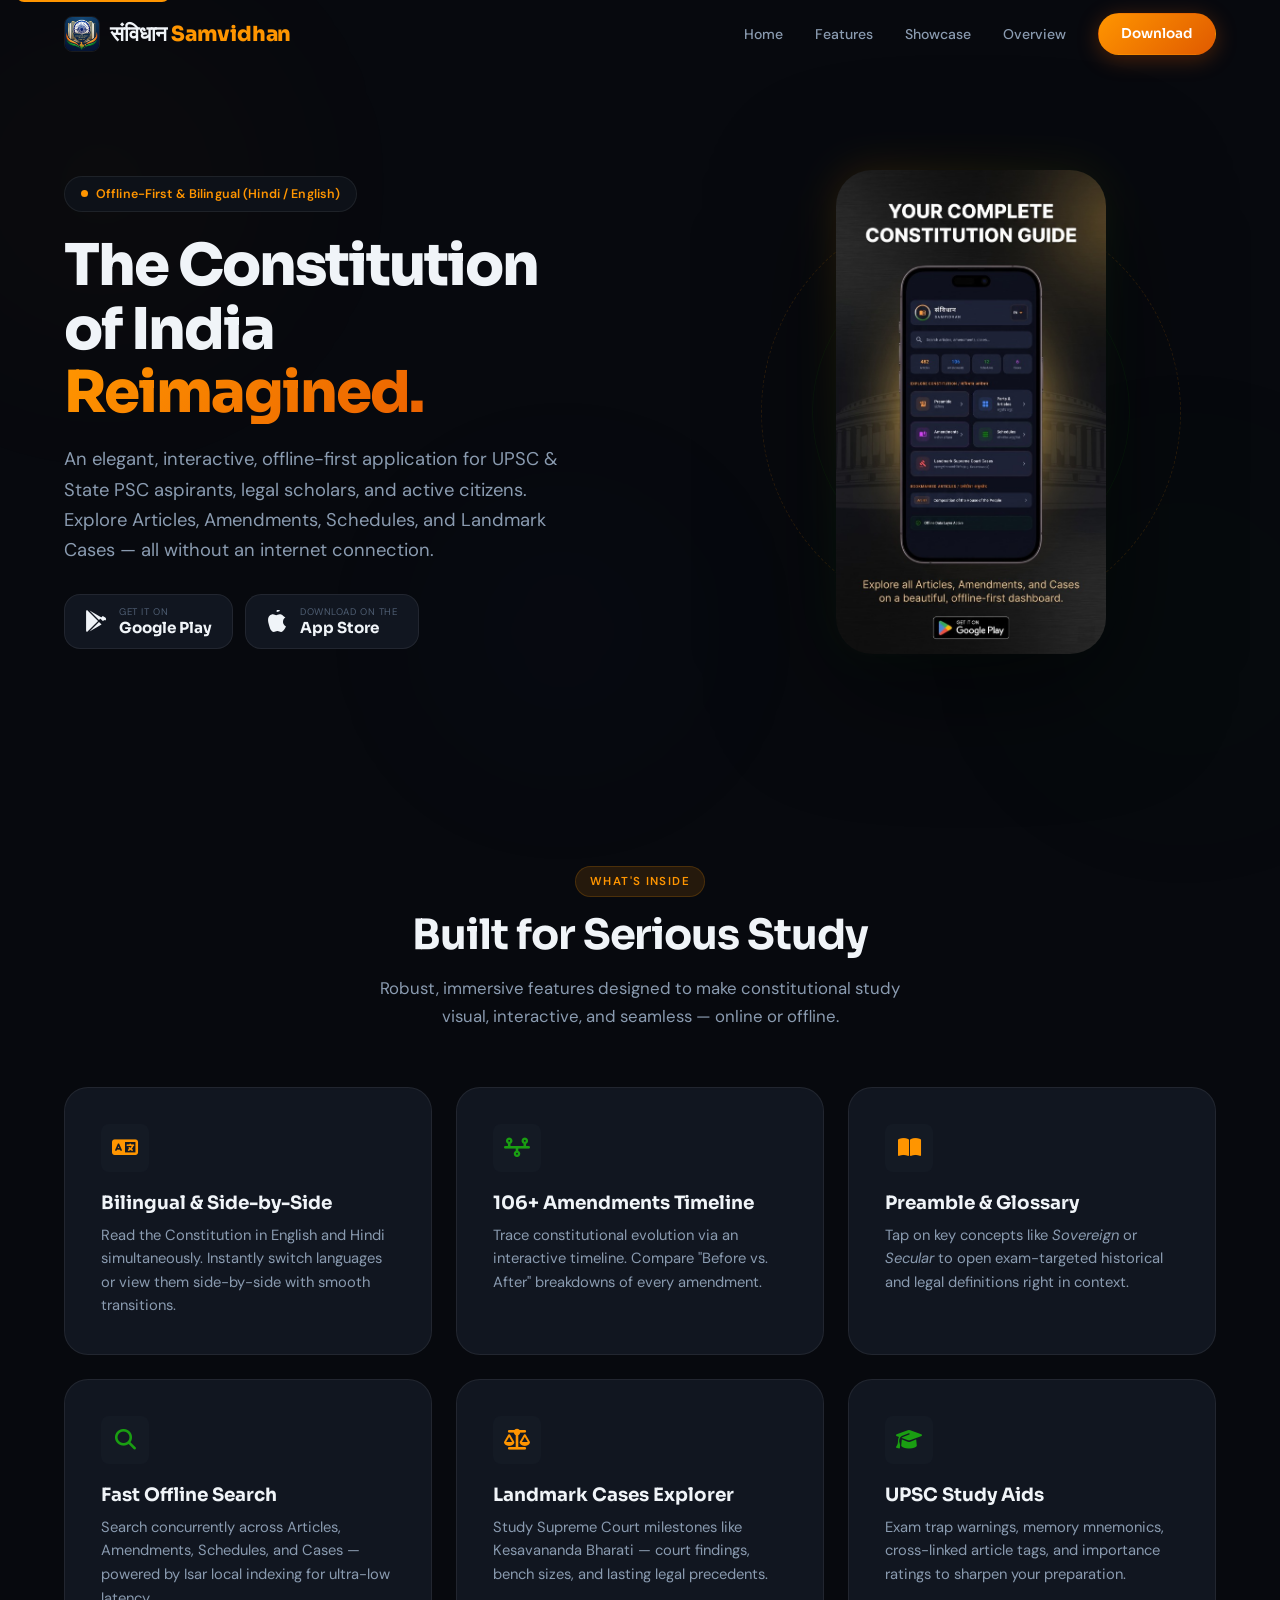
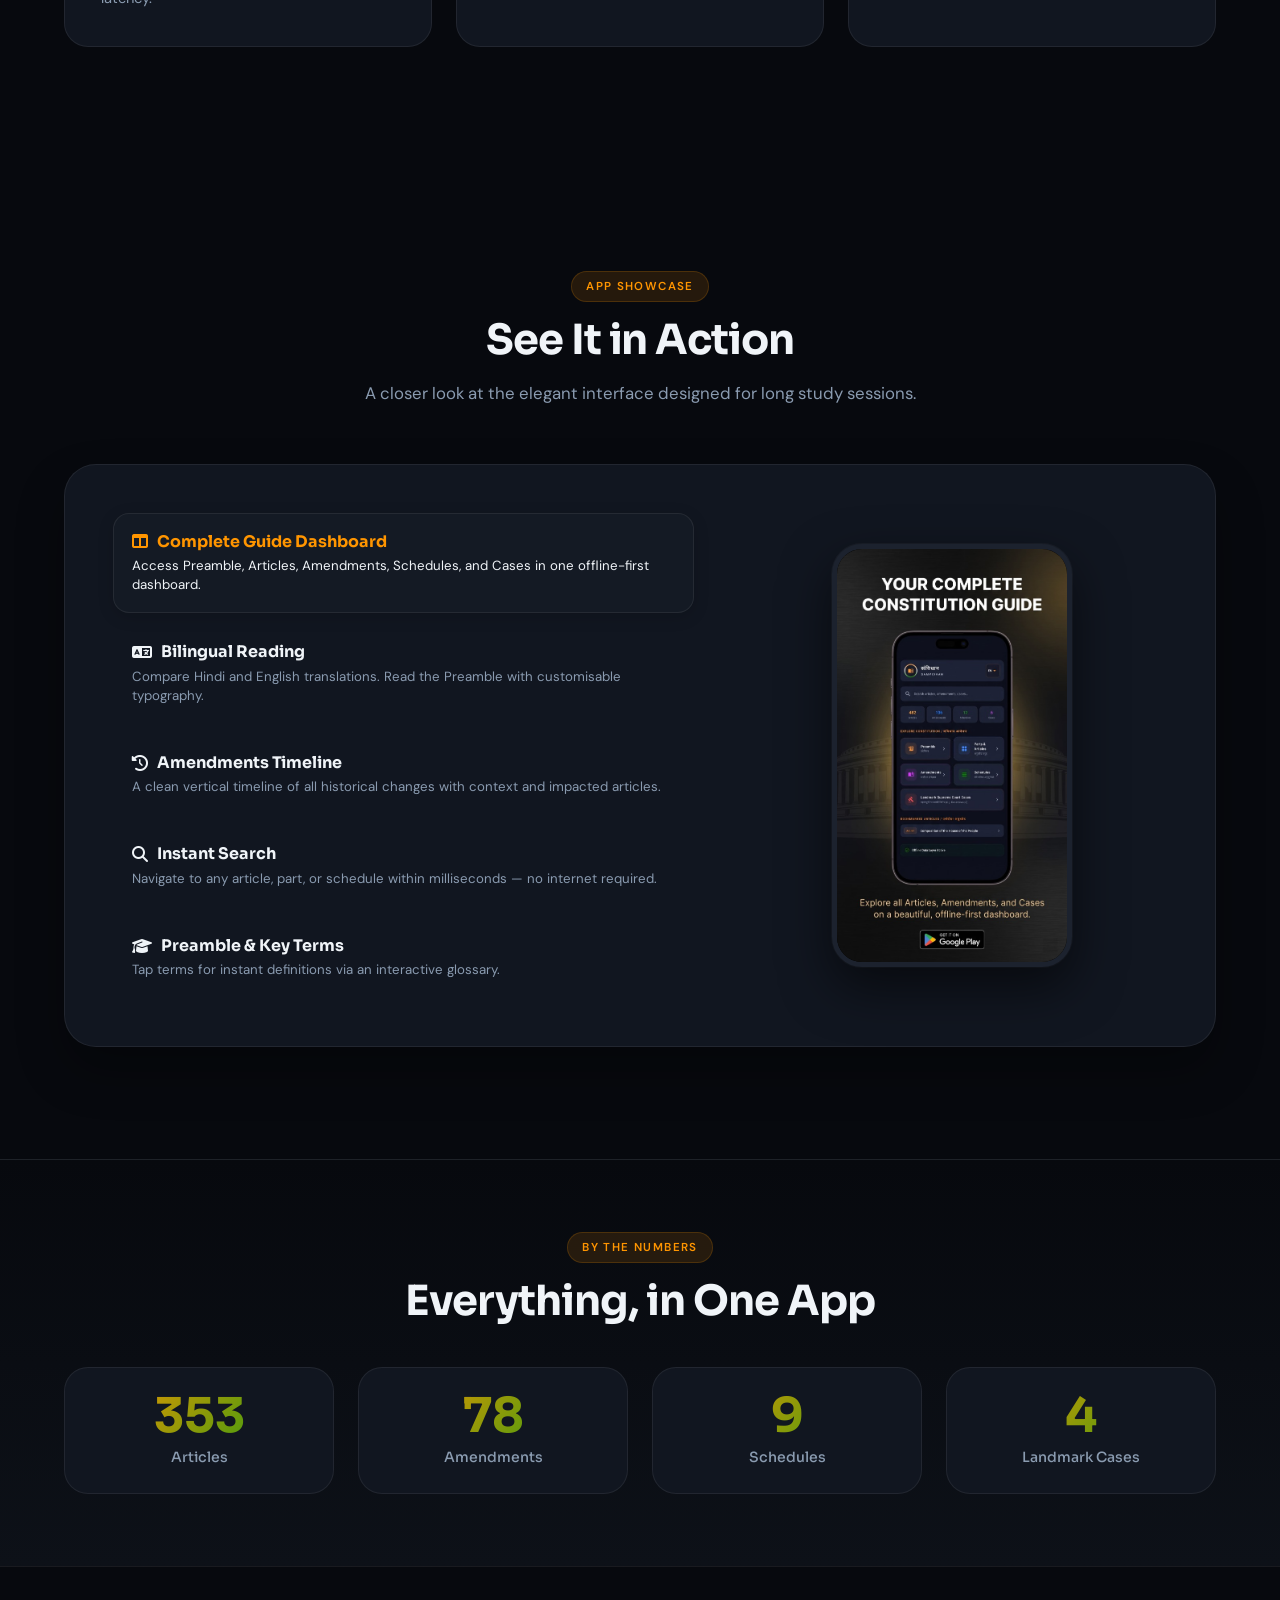
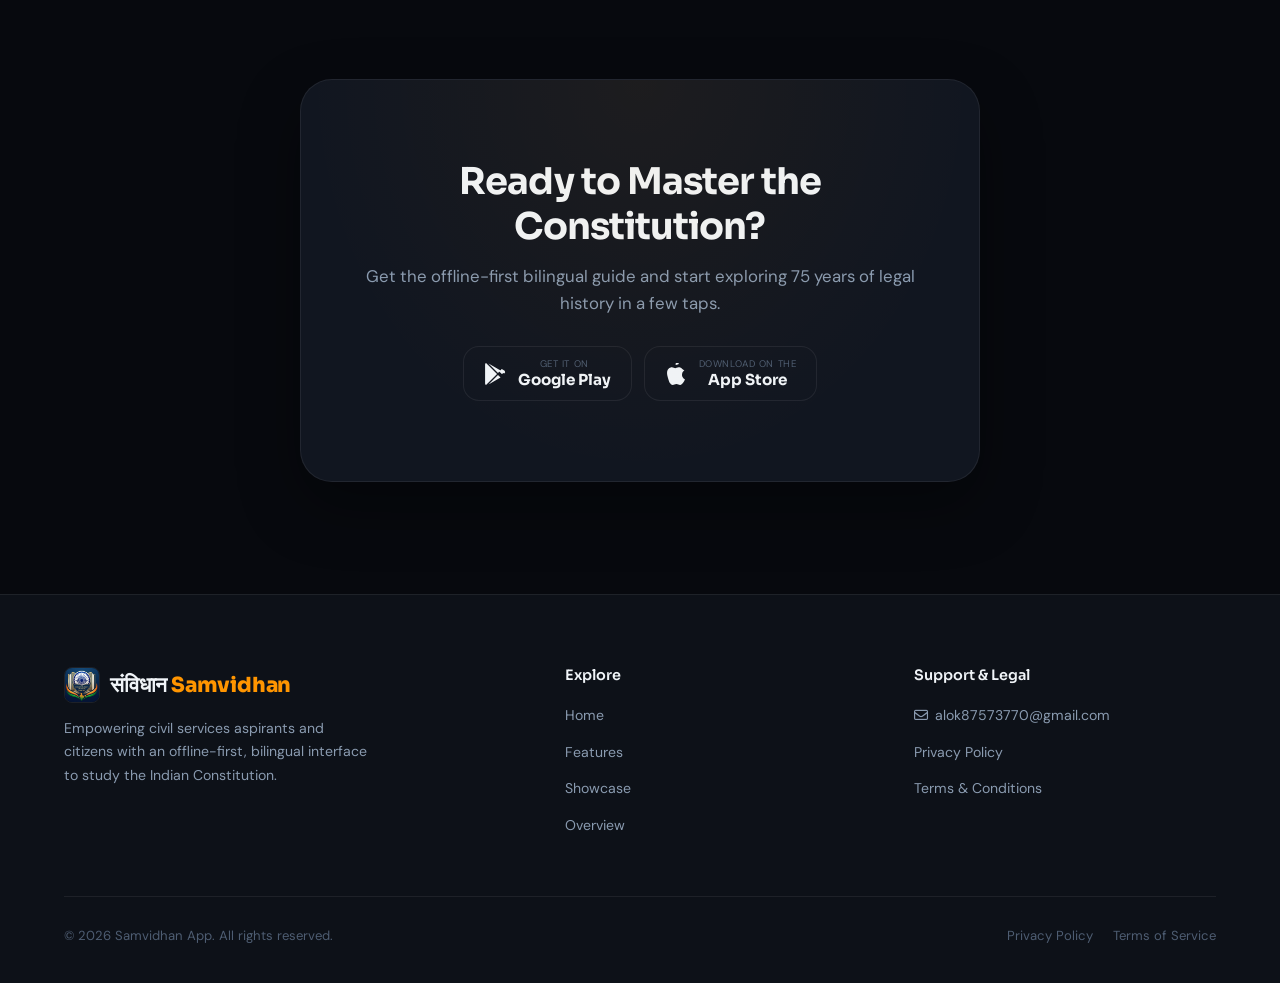
==== commit f4db994f: "Update support email in footer links" ====
--- a/index.html
+++ b/index.html
@@ -289,7 +289,7 @@
         <div class="footer-links">
           <h4>Support &amp; Legal</h4>
           <ul>
-            <li><a href="mailto:alok6201@zohomail.in"><i class="fa-regular fa-envelope" aria-hidden="true"></i> support@samvidhanapp</a></li>
+            <li><a href="mailto:alok87573770@gmail.com"><i class="fa-regular fa-envelope" aria-hidden="true"></i> alok87573770@gmail.com </a></li>
             <li><a href="privacy.html">Privacy Policy</a></li>
             <li><a href="terms.html">Terms &amp; Conditions</a></li>
           </ul>
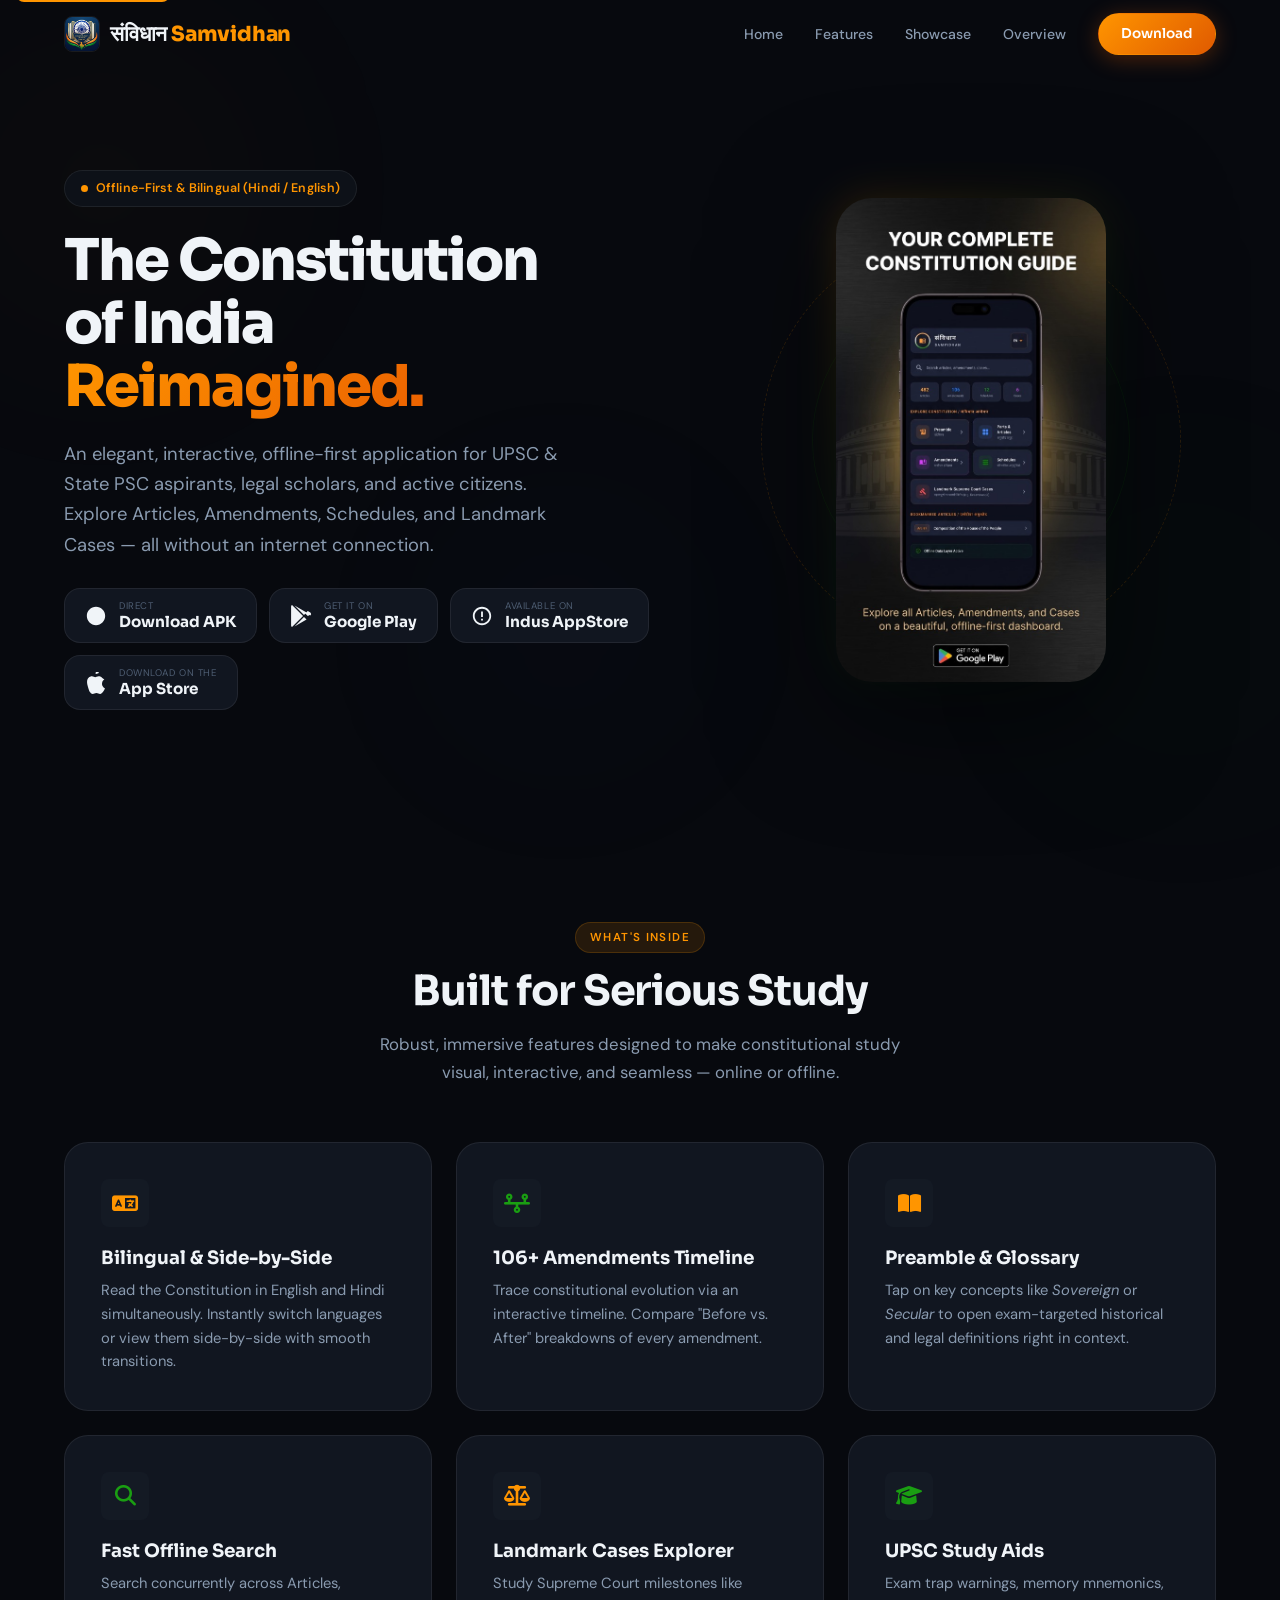
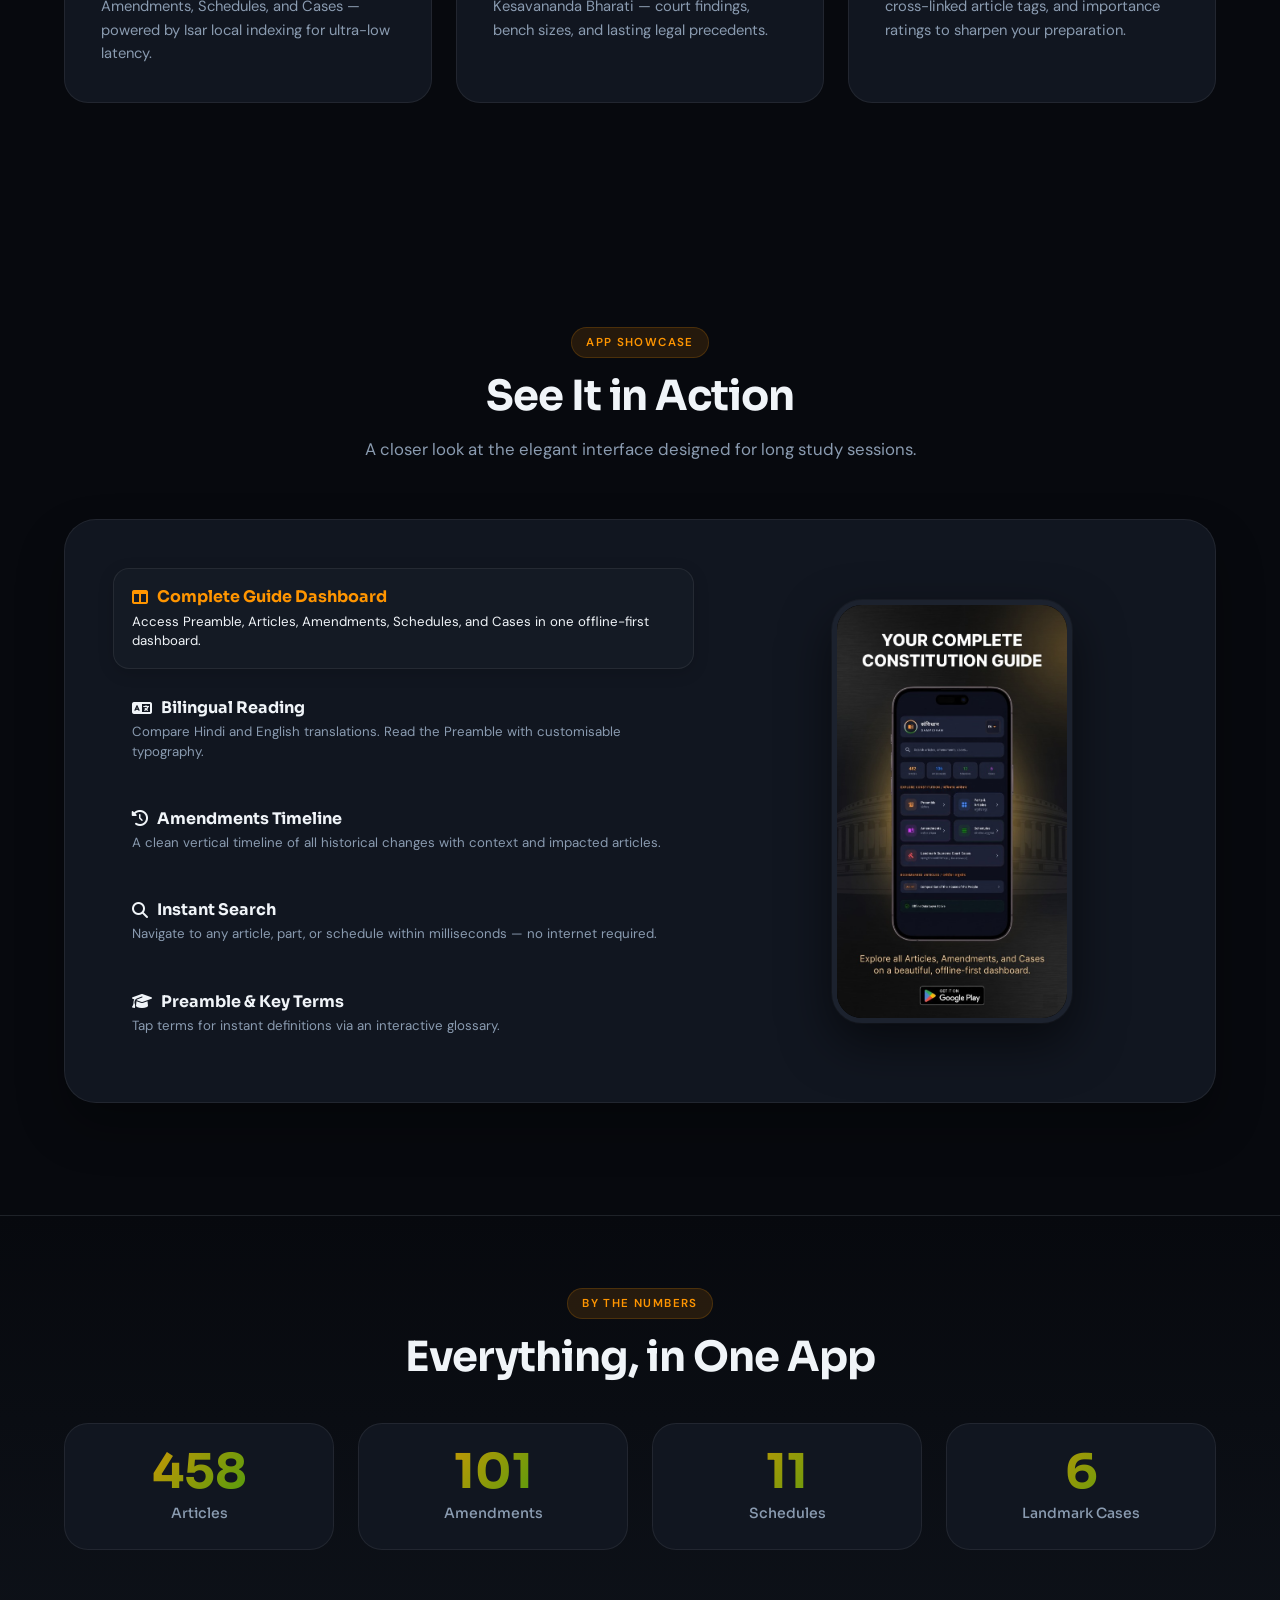
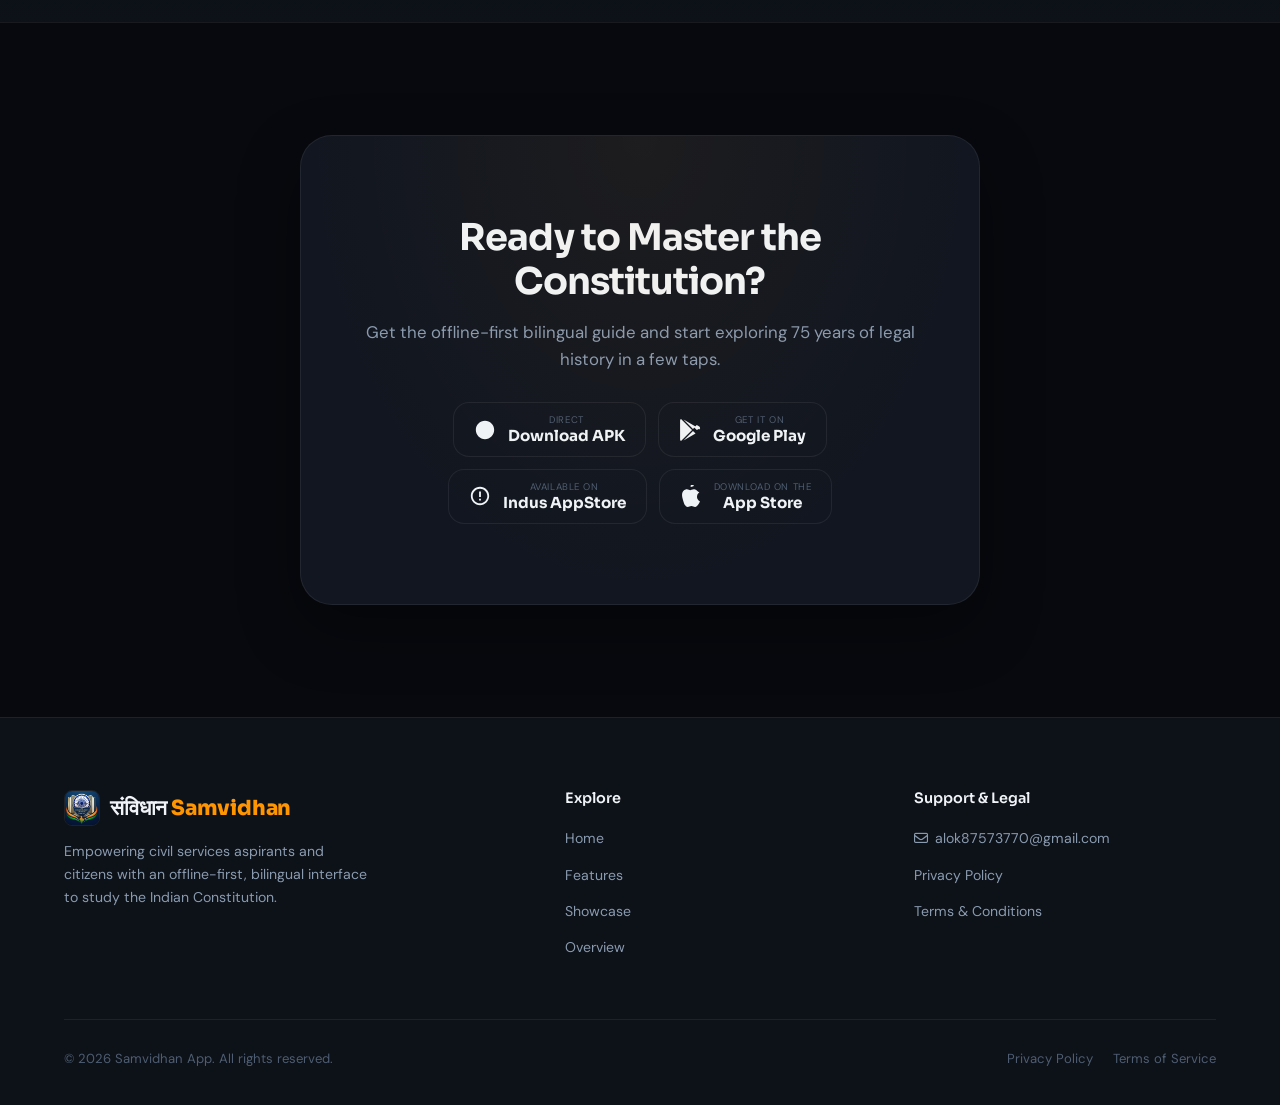
==== commit 1224ec4f: "Add direct APK download link and store buttons" ====
--- a/index.html
+++ b/index.html
@@ -74,12 +74,28 @@
               An elegant, interactive, offline-first application for UPSC &amp; State PSC aspirants, legal scholars, and active citizens. Explore Articles, Amendments, Schedules, and Landmark Cases — all without an internet connection.
             </p>
             <div class="store-buttons">
+              <!-- Direct APK Download -->
+              <a href="https://github.com/AlokNum/Constitution-of-INDIA/releases/download/v1.0.0/app-release.apk" class="store-btn store-btn--apk" aria-label="Download APK directly" download>
+                <svg viewBox="0 0 24 24" fill="currentColor" aria-hidden="true"><path d="M12 2C6.48 2 2 6.48 2 12s4.48 10 10 10 10-4.48 10-10S17.52 2 12 2zm-1 14H9l3 3 3-3h-2V8h-2v8z"/></svg>
+                <div class="btn-text">
+                  <span class="small-text">Direct</span>
+                  <span class="large-text">Download APK</span>
+                </div>
+              </a>
               <!-- Google Play -->
               <a href="#" class="store-btn" aria-label="Get it on Google Play">
                 <svg viewBox="0 0 512 512" fill="currentColor" aria-hidden="true"><path d="M325.3 234.3L104.6 13l280.8 161.2-60.1 60.1zM47 0C34 6.8 25.3 19.2 25.3 35.3v441.3c0 16.1 8.7 28.5 21.7 35.3l256.6-256L47 0zm425.2 225.6l-58 33.3-60.7-60.7 60.1-60.1 58.6 33.6c25.3 19.6 25.3 59 0 78.5zM104.6 499l280.8-161.2-60.1-60.1L104.6 499z"/></svg>
                 <div class="btn-text">
                   <span class="small-text">Get it on</span>
                   <span class="large-text">Google Play</span>
+                </div>
+              </a>
+              <!-- Indus App Store -->
+              <a href="https://www.indusappstore.com/apps/education/constitution:-upsc-and-ias/com.samvidhan.samvidhan/?page=details&id=com.samvidhan.samvidhan" class="store-btn" aria-label="Get it on Indus App Store" target="_blank" rel="noopener noreferrer">
+                <svg viewBox="0 0 24 24" fill="currentColor" aria-hidden="true"><path d="M12 2C6.48 2 2 6.48 2 12s4.48 10 10 10 10-4.48 10-10S17.52 2 12 2zm0 18c-4.41 0-8-3.59-8-8s3.59-8 8-8 8 3.59 8 8-3.59 8-8 8zm-1-13h2v6h-2zm0 8h2v2h-2z"/></svg>
+                <div class="btn-text">
+                  <span class="small-text">Available on</span>
+                  <span class="large-text">Indus AppStore</span>
                 </div>
               </a>
               <!-- App Store -->
@@ -245,6 +261,15 @@
           <h2 id="cta-title">Ready to Master the Constitution?</h2>
           <p>Get the offline-first bilingual guide and start exploring 75 years of legal history in a few taps.</p>
           <div class="store-buttons">
+            <!-- Direct APK Download -->
+            <a href="https://github.com/AlokNum/Constitution-of-INDIA/releases/download/v1.0.0/app-release.apk" class="store-btn store-btn--apk" aria-label="Download APK directly" download>
+              <svg viewBox="0 0 24 24" fill="currentColor" aria-hidden="true"><path d="M12 2C6.48 2 2 6.48 2 12s4.48 10 10 10 10-4.48 10-10S17.52 2 12 2zm-1 14H9l3 3 3-3h-2V8h-2v8z"/></svg>
+              <div class="btn-text">
+                <span class="small-text">Direct</span>
+                <span class="large-text">Download APK</span>
+              </div>
+            </a>
+            <!-- Google Play -->
             <a href="#" class="store-btn" aria-label="Get it on Google Play">
               <svg viewBox="0 0 512 512" fill="currentColor" aria-hidden="true"><path d="M325.3 234.3L104.6 13l280.8 161.2-60.1 60.1zM47 0C34 6.8 25.3 19.2 25.3 35.3v441.3c0 16.1 8.7 28.5 21.7 35.3l256.6-256L47 0zm425.2 225.6l-58 33.3-60.7-60.7 60.1-60.1 58.6 33.6c25.3 19.6 25.3 59 0 78.5zM104.6 499l280.8-161.2-60.1-60.1L104.6 499z"/></svg>
               <div class="btn-text">
@@ -252,6 +277,15 @@
                 <span class="large-text">Google Play</span>
               </div>
             </a>
+            <!-- Indus App Store -->
+            <a href="https://www.indusappstore.com/apps/education/constitution:-upsc-and-ias/com.samvidhan.samvidhan/?page=details&id=com.samvidhan.samvidhan" class="store-btn" aria-label="Get it on Indus App Store" target="_blank" rel="noopener noreferrer">
+              <svg viewBox="0 0 24 24" fill="currentColor" aria-hidden="true"><path d="M12 2C6.48 2 2 6.48 2 12s4.48 10 10 10 10-4.48 10-10S17.52 2 12 2zm0 18c-4.41 0-8-3.59-8-8s3.59-8 8-8 8 3.59 8 8-3.59 8-8 8zm-1-13h2v6h-2zm0 8h2v2h-2z"/></svg>
+              <div class="btn-text">
+                <span class="small-text">Available on</span>
+                <span class="large-text">Indus AppStore</span>
+              </div>
+            </a>
+            <!-- App Store -->
             <a href="#" class="store-btn" aria-label="Download on the App Store">
               <svg viewBox="0 0 814 1000" fill="currentColor" aria-hidden="true"><path d="M788.1 340.9c-5.8 4.5-108.2 62.2-108.2 190.5 0 148.4 130.3 200.9 134.2 202.2-.6 3.2-20.7 71.9-68.7 141.9-42.8 61.6-87.5 123.1-155.5 123.1s-85.5-39.5-164-39.5c-76 0-103.7 40.8-165.9 40.8s-105.3-57.4-155.5-127.4C46 680.9 0 570.7 0 462.5c0-174.9 113.4-267.2 224.8-267.2 59.2 0 108.4 38.3 145.4 38.3 35.5 0 91.3-40.8 159.6-40.8 25.9.1 106.3 4.2 162.9 77.1z"/><path d="M540.8 31.2C511.9 62.4 455.4 86 407 86c-6.3 0-12.7-.6-19-.9.3-6.3 0-12.7.3-19 0-76 57.7-157.3 132.9-179.9 4.8-1.6 19.3-4.8 25.6-4.8.6 6 .9 12 .9 17.7 0 66.6-44.4 140.1-6.9 131.1z"/></svg>
               <div class="btn-text">
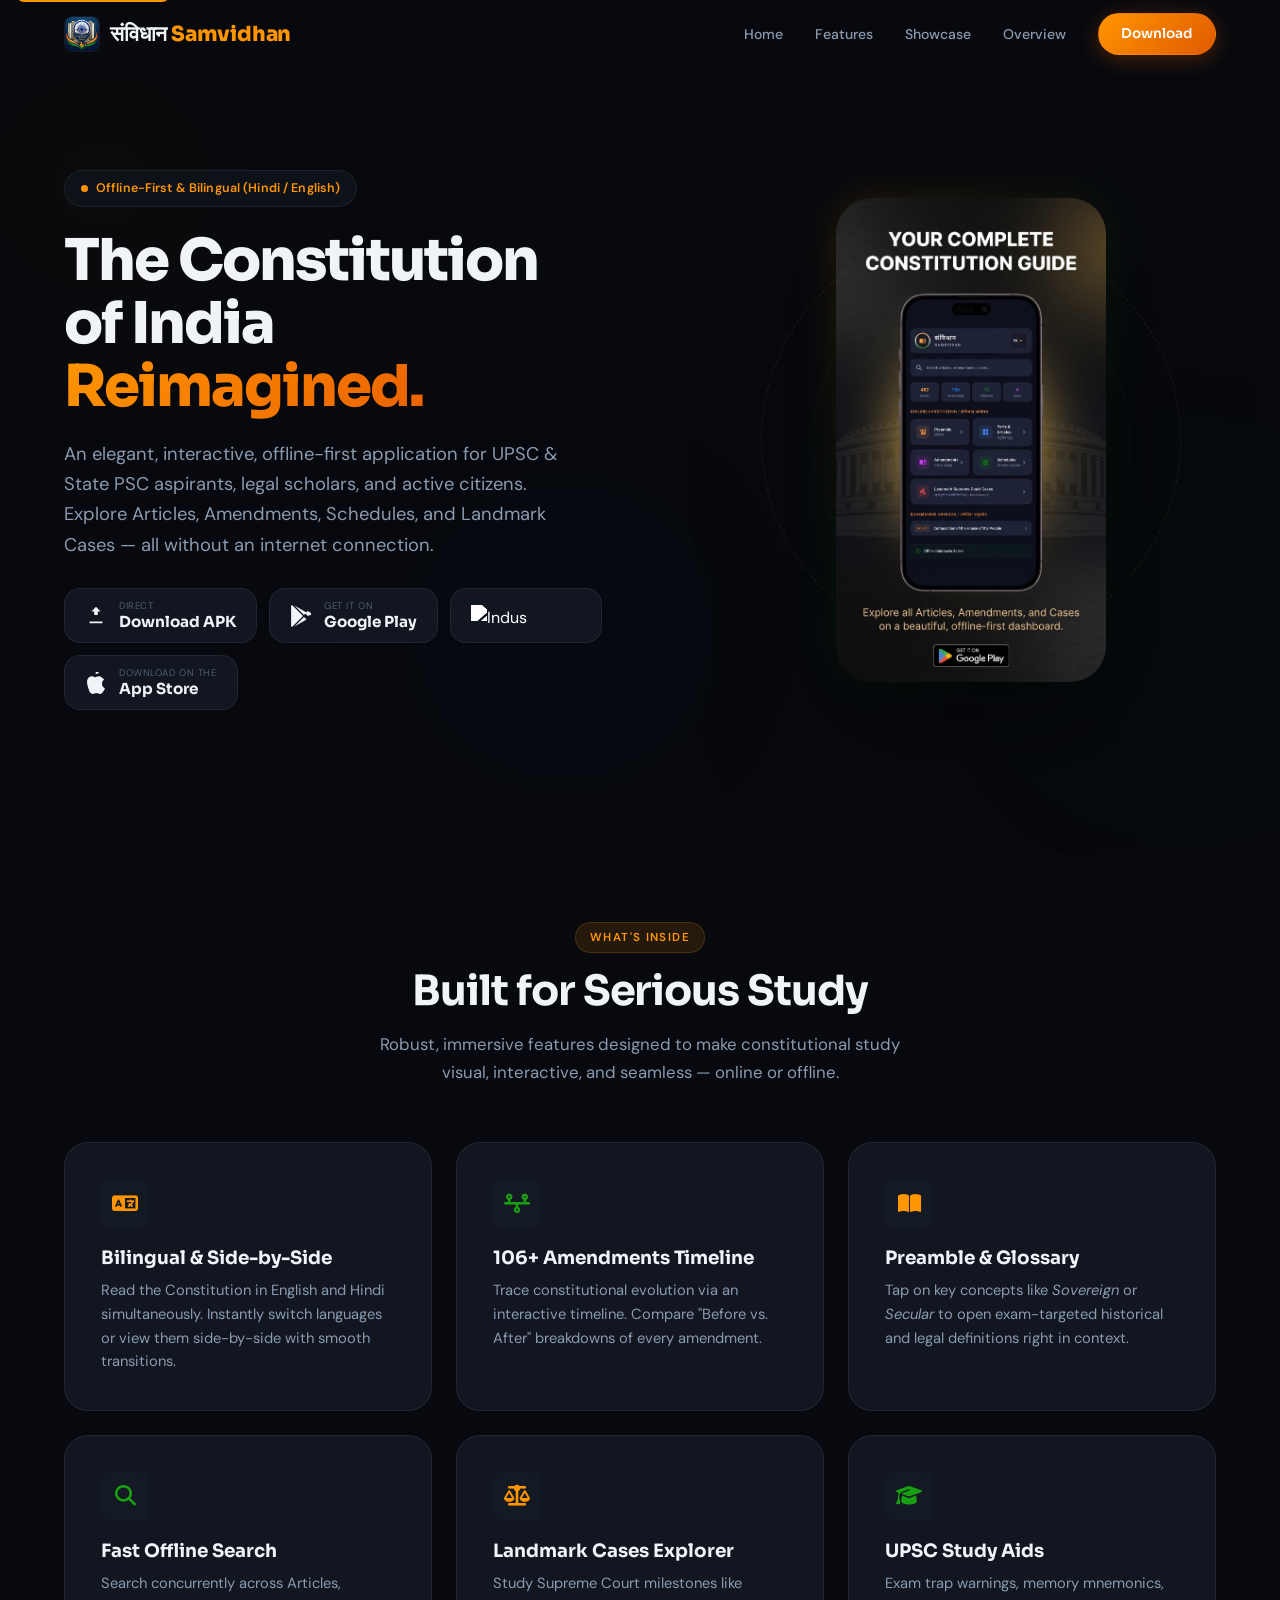
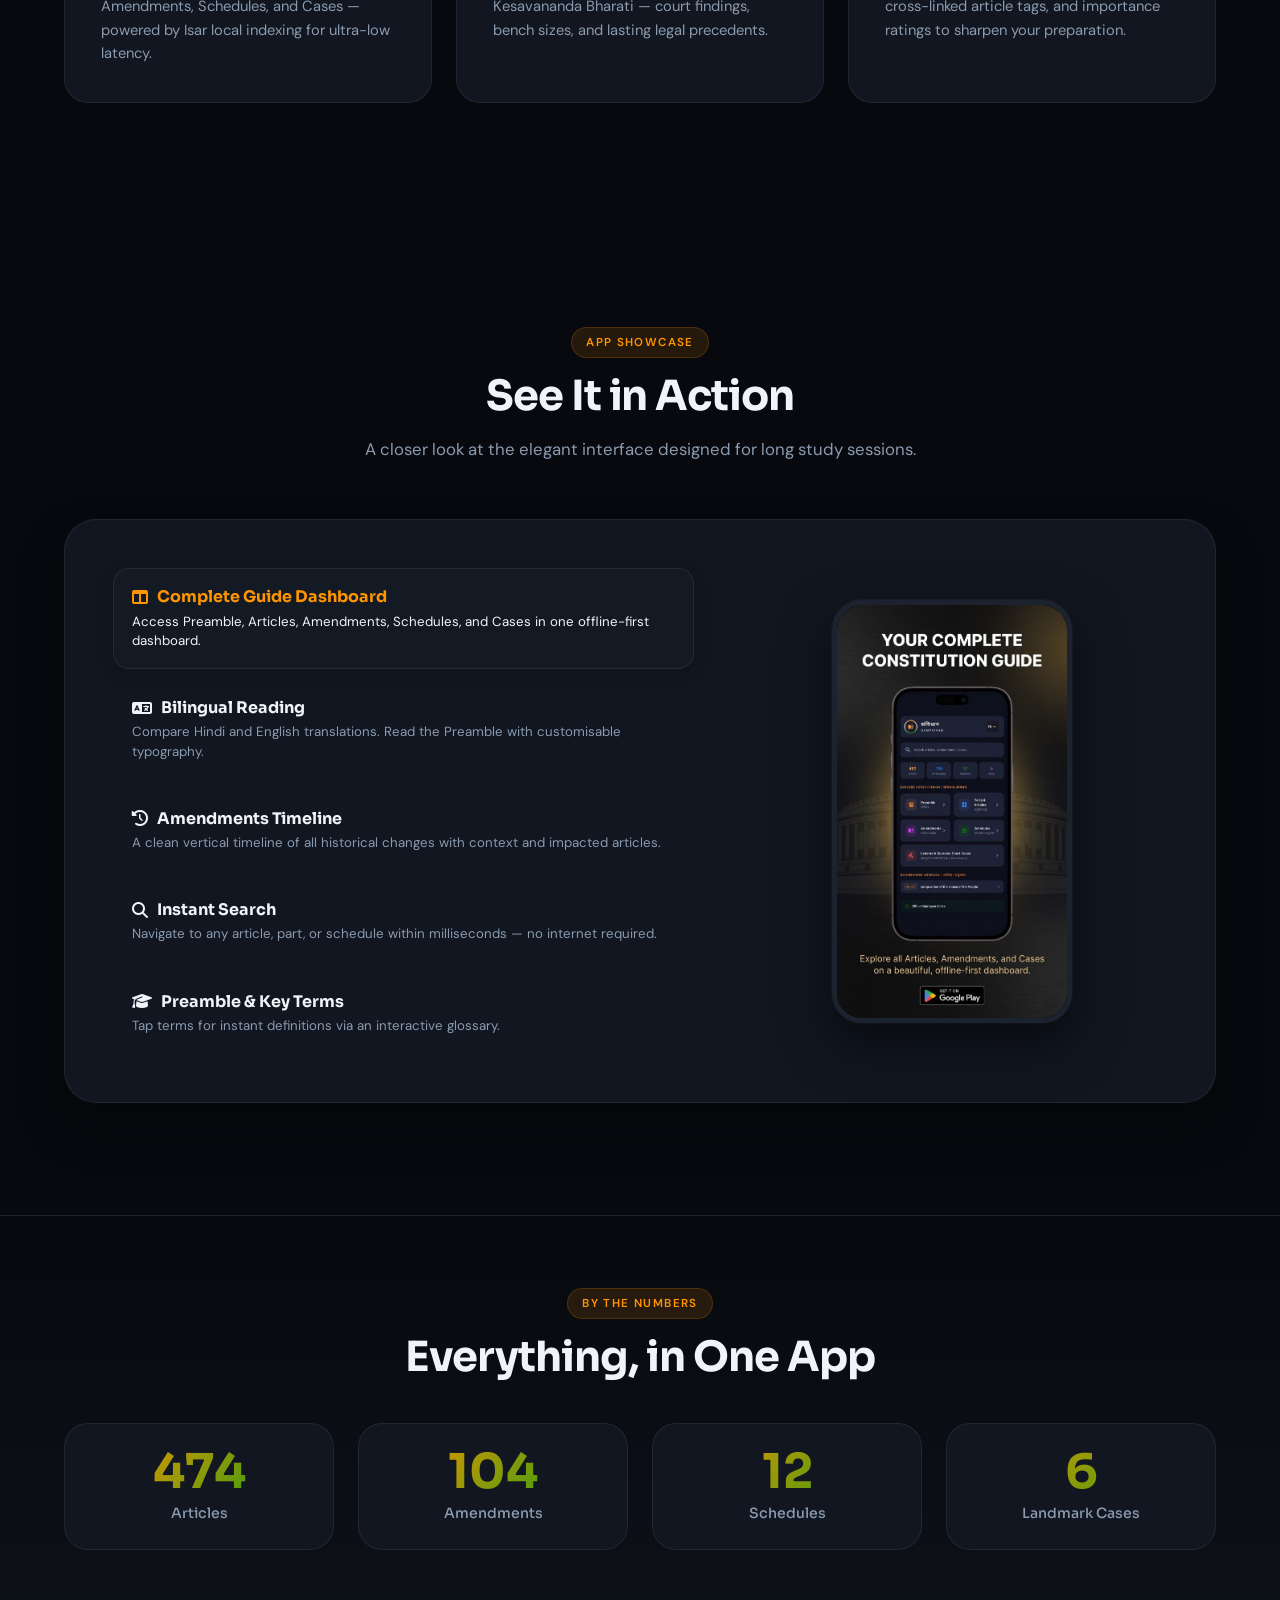
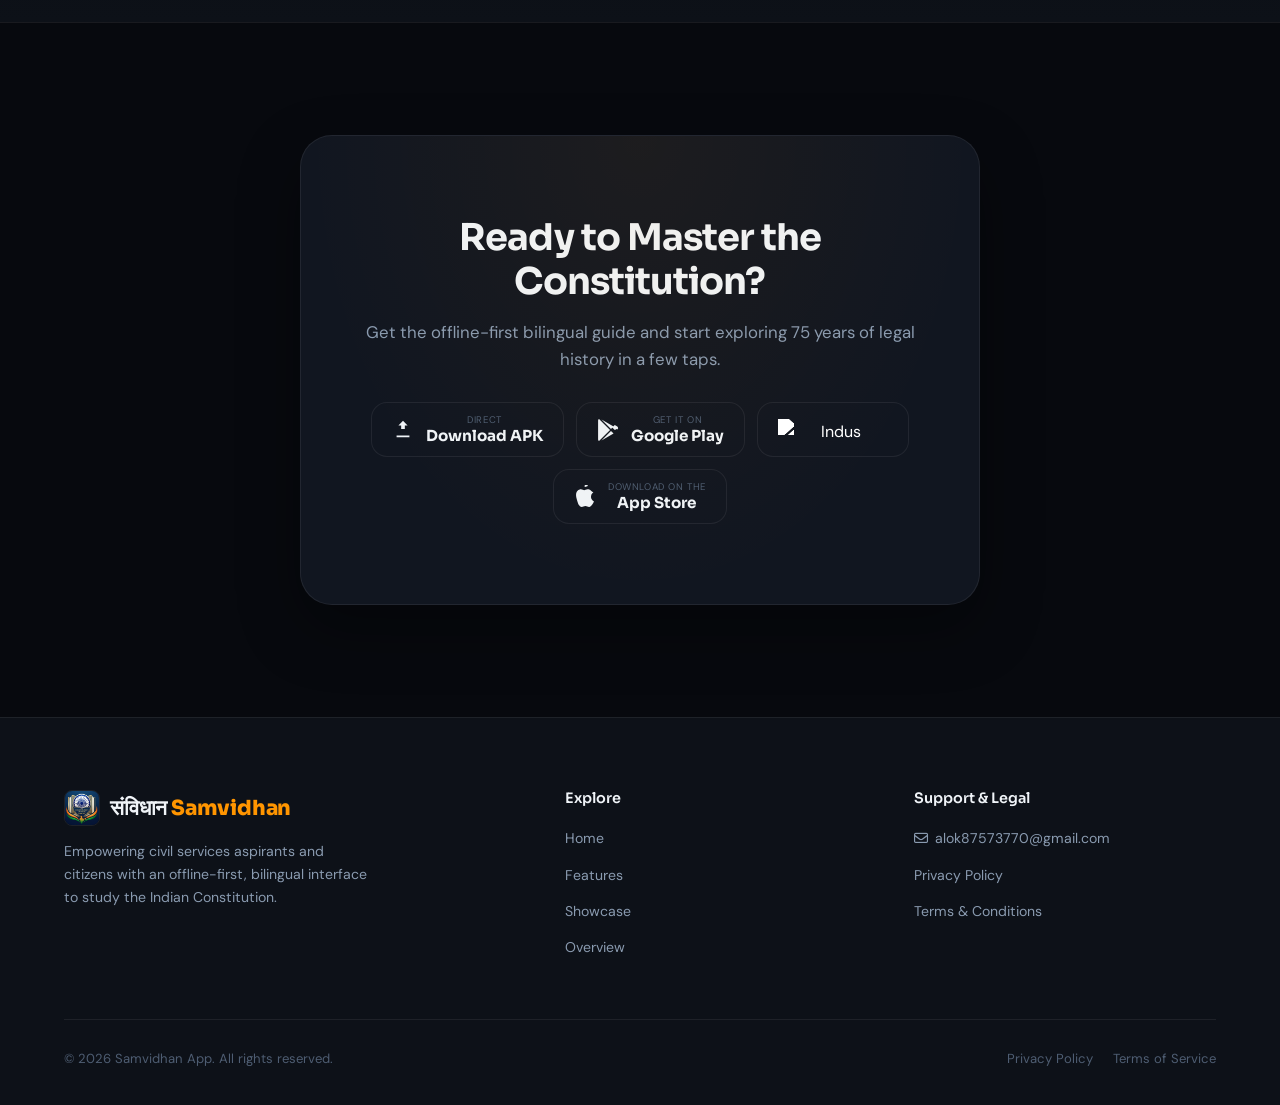
==== commit acddcc29: "Update index.html" ====
--- a/index.html
+++ b/index.html
@@ -74,14 +74,16 @@
               An elegant, interactive, offline-first application for UPSC &amp; State PSC aspirants, legal scholars, and active citizens. Explore Articles, Amendments, Schedules, and Landmark Cases — all without an internet connection.
             </p>
             <div class="store-buttons">
-              <!-- Direct APK Download -->
-              <a href="https://github.com/AlokNum/Constitution-of-INDIA/releases/download/v1.0.0/app-release.apk" class="store-btn store-btn--apk" aria-label="Download APK directly" download>
-                <svg viewBox="0 0 24 24" fill="currentColor" aria-hidden="true"><path d="M12 2C6.48 2 2 6.48 2 12s4.48 10 10 10 10-4.48 10-10S17.52 2 12 2zm-1 14H9l3 3 3-3h-2V8h-2v8z"/></svg>
-                <div class="btn-text">
-                  <span class="small-text">Direct</span>
-                  <span class="large-text">Download APK</span>
-                </div>
-              </a>
+          <!-- Direct APK Download -->
+<a href="https://github.com/AlokNum/Constitution-of-INDIA/releases/download/v1.0.0/app-release.apk" class="store-btn store-btn--apk" aria-label="Download APK directly" download>
+  <svg viewBox="0 0 24 24" fill="currentColor" aria-hidden="true" width="24" height="24">
+    <path d="M5 20h14v-2H5v2zm7-18l-5 5h3v4h4v-4h3l-5-5z"/>
+  </svg>
+  <div class="btn-text">
+    <span class="small-text">Direct</span>
+    <span class="large-text">Download APK</span>
+  </div>
+</a>
               <!-- Google Play -->
               <a href="#" class="store-btn" aria-label="Get it on Google Play">
                 <svg viewBox="0 0 512 512" fill="currentColor" aria-hidden="true"><path d="M325.3 234.3L104.6 13l280.8 161.2-60.1 60.1zM47 0C34 6.8 25.3 19.2 25.3 35.3v441.3c0 16.1 8.7 28.5 21.7 35.3l256.6-256L47 0zm425.2 225.6l-58 33.3-60.7-60.7 60.1-60.1 58.6 33.6c25.3 19.6 25.3 59 0 78.5zM104.6 499l280.8-161.2-60.1-60.1L104.6 499z"/></svg>
@@ -90,14 +92,16 @@
                   <span class="large-text">Google Play</span>
                 </div>
               </a>
-              <!-- Indus App Store -->
-              <a href="https://www.indusappstore.com/apps/education/constitution:-upsc-and-ias/com.samvidhan.samvidhan/?page=details&id=com.samvidhan.samvidhan" class="store-btn" aria-label="Get it on Indus App Store" target="_blank" rel="noopener noreferrer">
-                <svg viewBox="0 0 24 24" fill="currentColor" aria-hidden="true"><path d="M12 2C6.48 2 2 6.48 2 12s4.48 10 10 10 10-4.48 10-10S17.52 2 12 2zm0 18c-4.41 0-8-3.59-8-8s3.59-8 8-8 8 3.59 8 8-3.59 8-8 8zm-1-13h2v6h-2zm0 8h2v2h-2z"/></svg>
-                <div class="btn-text">
-                  <span class="small-text">Available on</span>
-                  <span class="large-text">Indus AppStore</span>
-                </div>
-              </a>
+            <!-- Indus App Store -->
+<a href="https://www.indusappstore.com/apps/education/constitution:-upsc-and-ias/com.samvidhan.samvidhan/?page=details&id=com.samvidhan.samvidhan" class="store-btn store-btn--indus" aria-label="Get it on Indus App Store" target="_blank" rel="noopener noreferrer">
+  <img
+    src="https://upload.wikimedia.org/wikipedia/commons/thumb/a/ab/Indus_Appstore_Wordmark.svg/960px-Indus_Appstore_Wordmark.svg.png"
+    alt="Indus AppStore"
+    height="22"
+    style="max-width:110px;object-fit:contain;filter:brightness(0) invert(1);"
+    loading="lazy"
+  >
+</a>
               <!-- App Store -->
               <a href="#" class="store-btn" aria-label="Download on the App Store">
                 <svg viewBox="0 0 814 1000" fill="currentColor" aria-hidden="true"><path d="M788.1 340.9c-5.8 4.5-108.2 62.2-108.2 190.5 0 148.4 130.3 200.9 134.2 202.2-.6 3.2-20.7 71.9-68.7 141.9-42.8 61.6-87.5 123.1-155.5 123.1s-85.5-39.5-164-39.5c-76 0-103.7 40.8-165.9 40.8s-105.3-57.4-155.5-127.4C46 680.9 0 570.7 0 462.5c0-174.9 113.4-267.2 224.8-267.2 59.2 0 108.4 38.3 145.4 38.3 35.5 0 91.3-40.8 159.6-40.8 25.9.1 106.3 4.2 162.9 77.1z"/><path d="M540.8 31.2C511.9 62.4 455.4 86 407 86c-6.3 0-12.7-.6-19-.9.3-6.3 0-12.7.3-19 0-76 57.7-157.3 132.9-179.9 4.8-1.6 19.3-4.8 25.6-4.8.6 6 .9 12 .9 17.7 0 66.6-44.4 140.1-6.9 131.1z"/></svg>
@@ -261,14 +265,16 @@
           <h2 id="cta-title">Ready to Master the Constitution?</h2>
           <p>Get the offline-first bilingual guide and start exploring 75 years of legal history in a few taps.</p>
           <div class="store-buttons">
-            <!-- Direct APK Download -->
-            <a href="https://github.com/AlokNum/Constitution-of-INDIA/releases/download/v1.0.0/app-release.apk" class="store-btn store-btn--apk" aria-label="Download APK directly" download>
-              <svg viewBox="0 0 24 24" fill="currentColor" aria-hidden="true"><path d="M12 2C6.48 2 2 6.48 2 12s4.48 10 10 10 10-4.48 10-10S17.52 2 12 2zm-1 14H9l3 3 3-3h-2V8h-2v8z"/></svg>
-              <div class="btn-text">
-                <span class="small-text">Direct</span>
-                <span class="large-text">Download APK</span>
-              </div>
-            </a>
+     <!-- Direct APK Download -->
+<a href="https://github.com/AlokNum/Constitution-of-INDIA/releases/download/v1.0.0/app-release.apk" class="store-btn store-btn--apk" aria-label="Download APK directly" download>
+  <svg viewBox="0 0 24 24" fill="currentColor" aria-hidden="true" width="24" height="24">
+    <path d="M5 20h14v-2H5v2zm7-18l-5 5h3v4h4v-4h3l-5-5z"/>
+  </svg>
+  <div class="btn-text">
+    <span class="small-text">Direct</span>
+    <span class="large-text">Download APK</span>
+  </div>
+</a>
             <!-- Google Play -->
             <a href="#" class="store-btn" aria-label="Get it on Google Play">
               <svg viewBox="0 0 512 512" fill="currentColor" aria-hidden="true"><path d="M325.3 234.3L104.6 13l280.8 161.2-60.1 60.1zM47 0C34 6.8 25.3 19.2 25.3 35.3v441.3c0 16.1 8.7 28.5 21.7 35.3l256.6-256L47 0zm425.2 225.6l-58 33.3-60.7-60.7 60.1-60.1 58.6 33.6c25.3 19.6 25.3 59 0 78.5zM104.6 499l280.8-161.2-60.1-60.1L104.6 499z"/></svg>
@@ -278,13 +284,16 @@
               </div>
             </a>
             <!-- Indus App Store -->
-            <a href="https://www.indusappstore.com/apps/education/constitution:-upsc-and-ias/com.samvidhan.samvidhan/?page=details&id=com.samvidhan.samvidhan" class="store-btn" aria-label="Get it on Indus App Store" target="_blank" rel="noopener noreferrer">
-              <svg viewBox="0 0 24 24" fill="currentColor" aria-hidden="true"><path d="M12 2C6.48 2 2 6.48 2 12s4.48 10 10 10 10-4.48 10-10S17.52 2 12 2zm0 18c-4.41 0-8-3.59-8-8s3.59-8 8-8 8 3.59 8 8-3.59 8-8 8zm-1-13h2v6h-2zm0 8h2v2h-2z"/></svg>
-              <div class="btn-text">
-                <span class="small-text">Available on</span>
-                <span class="large-text">Indus AppStore</span>
-              </div>
-            </a>
+           <!-- Indus App Store -->
+<a href="https://www.indusappstore.com/apps/education/constitution:-upsc-and-ias/com.samvidhan.samvidhan/?page=details&id=com.samvidhan.samvidhan" class="store-btn store-btn--indus" aria-label="Get it on Indus App Store" target="_blank" rel="noopener noreferrer">
+  <img
+    src="https://upload.wikimedia.org/wikipedia/commons/thumb/a/ab/Indus_Appstore_Wordmark.svg/960px-Indus_Appstore_Wordmark.svg.png"
+    alt="Indus AppStore"
+    height="22"
+    style="max-width:110px;object-fit:contain;filter:brightness(0) invert(1);"
+    loading="lazy"
+  >
+</a>
             <!-- App Store -->
             <a href="#" class="store-btn" aria-label="Download on the App Store">
               <svg viewBox="0 0 814 1000" fill="currentColor" aria-hidden="true"><path d="M788.1 340.9c-5.8 4.5-108.2 62.2-108.2 190.5 0 148.4 130.3 200.9 134.2 202.2-.6 3.2-20.7 71.9-68.7 141.9-42.8 61.6-87.5 123.1-155.5 123.1s-85.5-39.5-164-39.5c-76 0-103.7 40.8-165.9 40.8s-105.3-57.4-155.5-127.4C46 680.9 0 570.7 0 462.5c0-174.9 113.4-267.2 224.8-267.2 59.2 0 108.4 38.3 145.4 38.3 35.5 0 91.3-40.8 159.6-40.8 25.9.1 106.3 4.2 162.9 77.1z"/><path d="M540.8 31.2C511.9 62.4 455.4 86 407 86c-6.3 0-12.7-.6-19-.9.3-6.3 0-12.7.3-19 0-76 57.7-157.3 132.9-179.9 4.8-1.6 19.3-4.8 25.6-4.8.6 6 .9 12 .9 17.7 0 66.6-44.4 140.1-6.9 131.1z"/></svg>
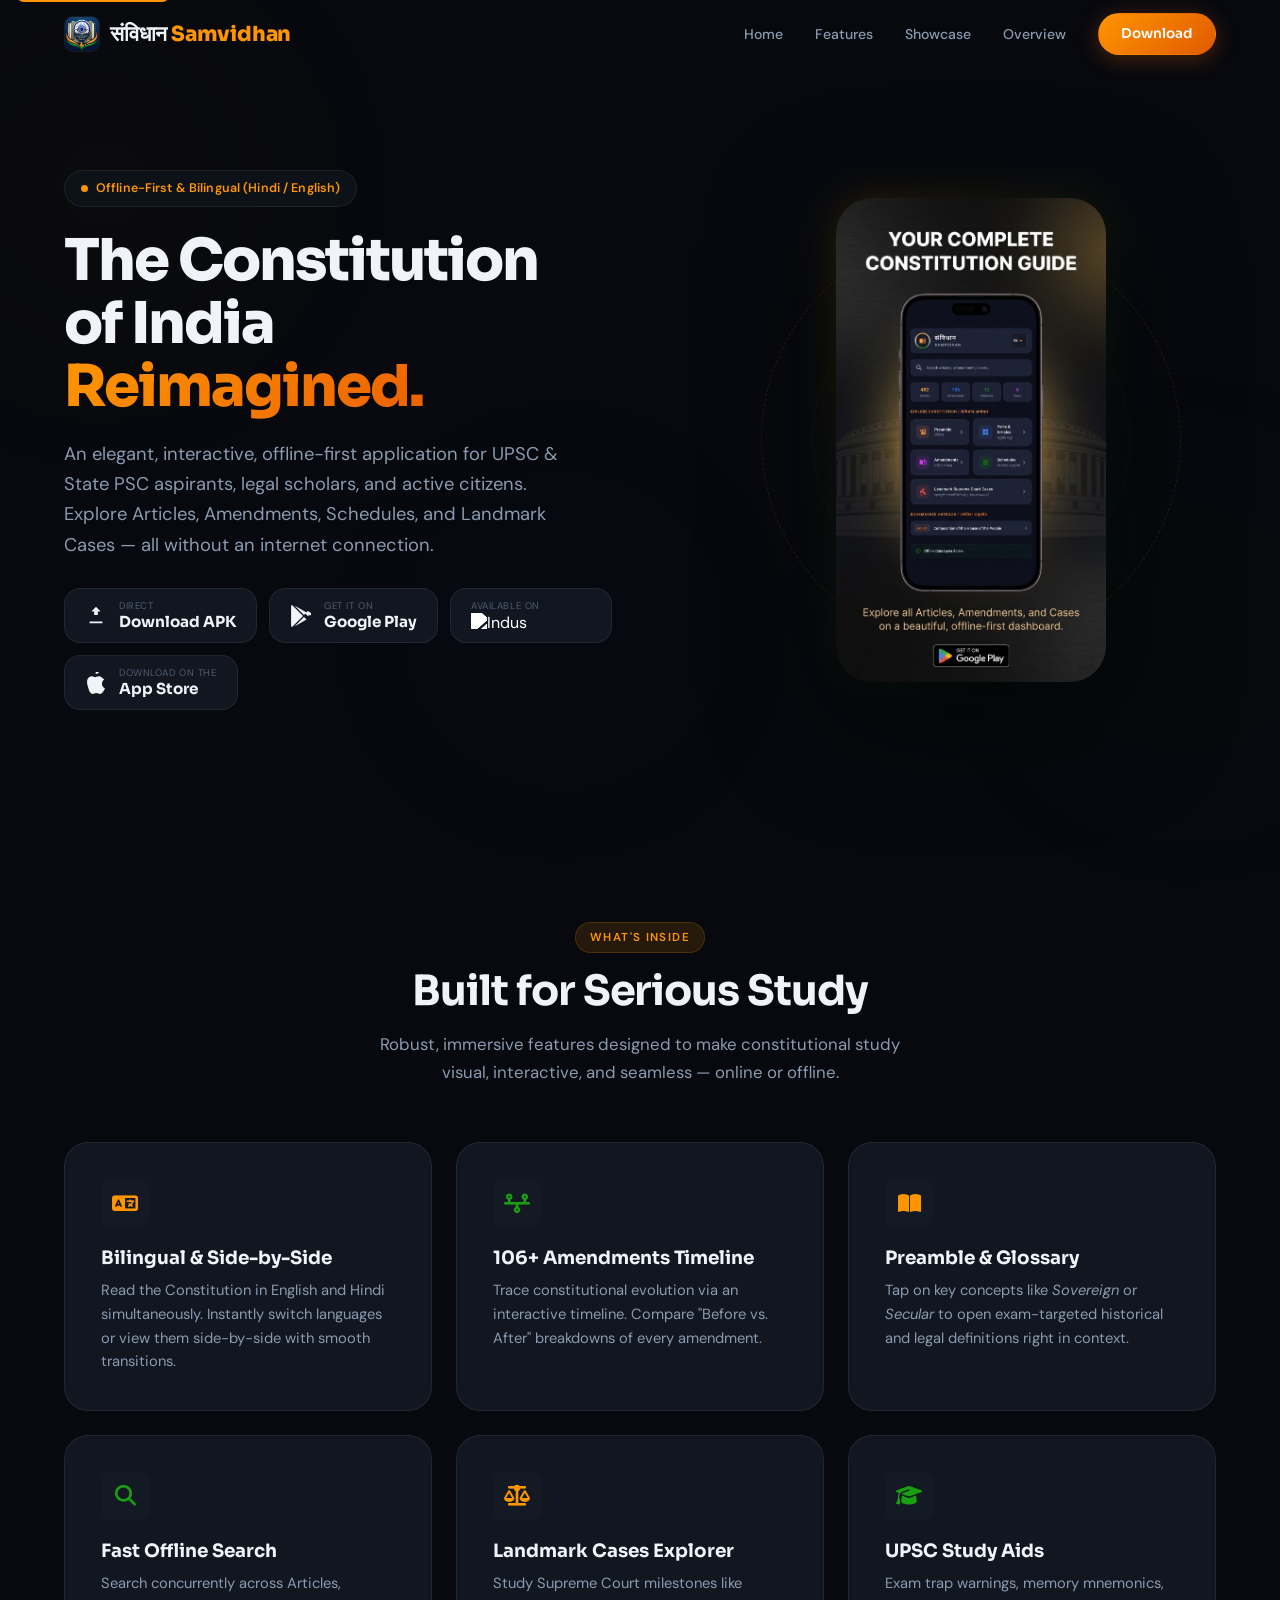
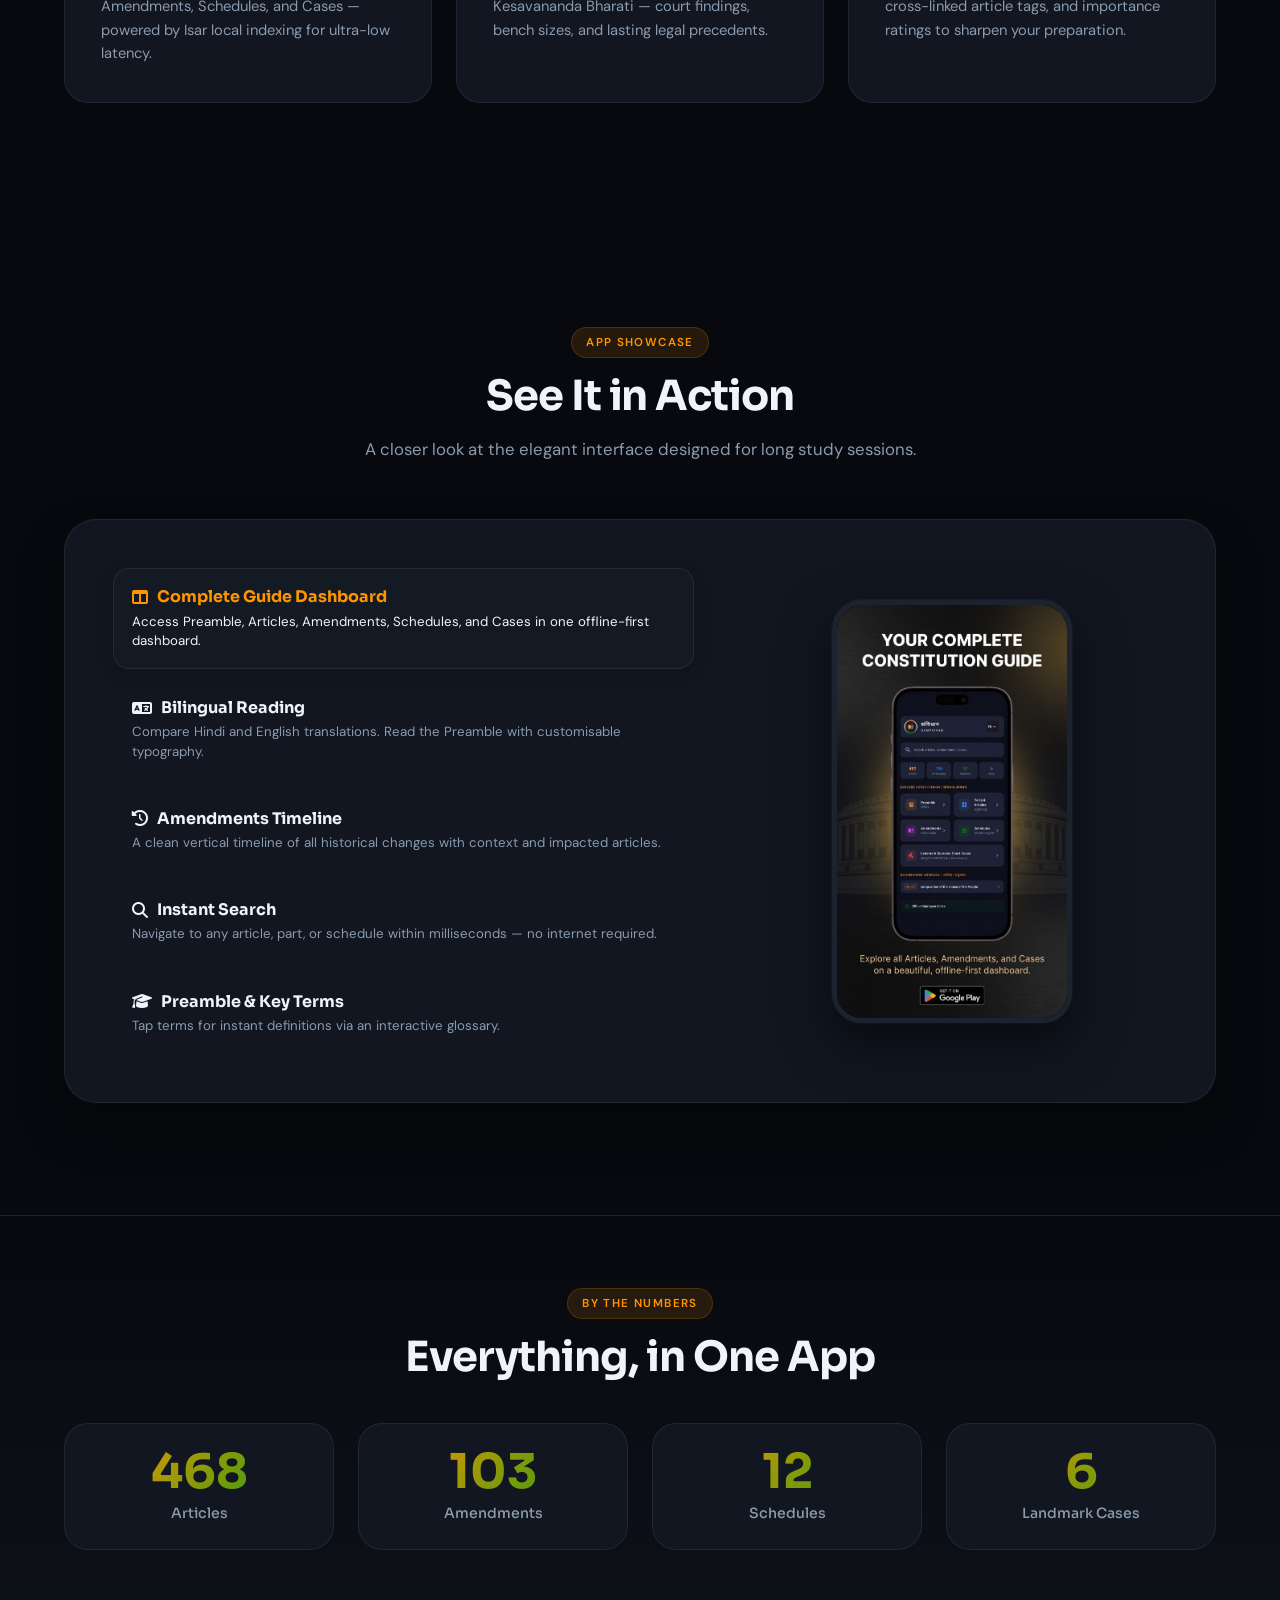
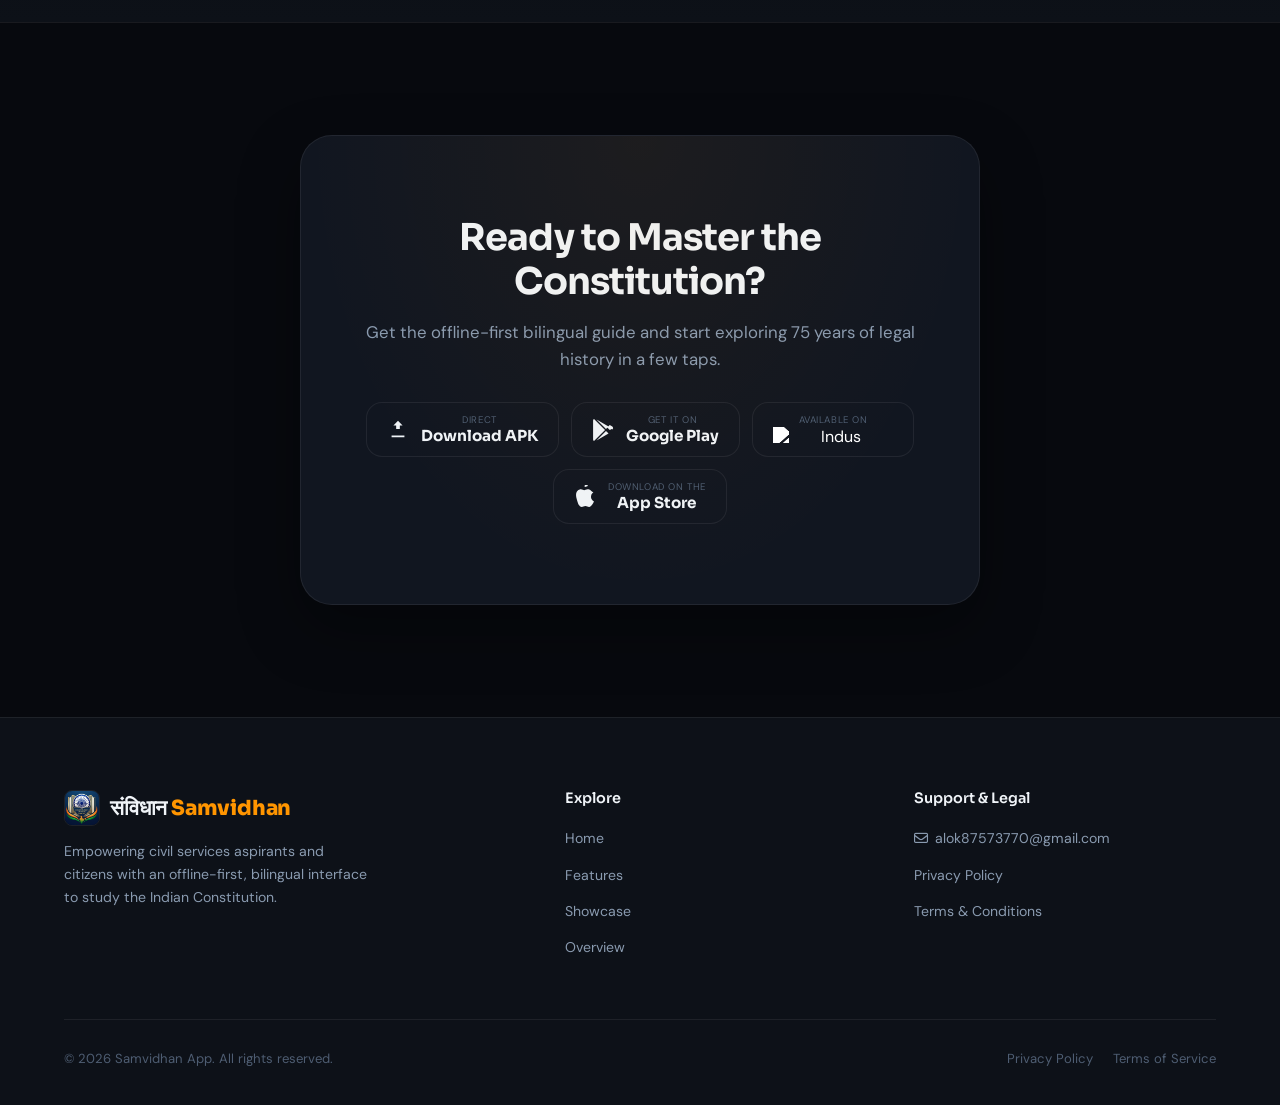
==== commit 06a4841c: "Refactor store button sections in index.html" ====
--- a/index.html
+++ b/index.html
@@ -84,32 +84,38 @@
     <span class="large-text">Download APK</span>
   </div>
 </a>
-              <!-- Google Play -->
-              <a href="#" class="store-btn" aria-label="Get it on Google Play">
-                <svg viewBox="0 0 512 512" fill="currentColor" aria-hidden="true"><path d="M325.3 234.3L104.6 13l280.8 161.2-60.1 60.1zM47 0C34 6.8 25.3 19.2 25.3 35.3v441.3c0 16.1 8.7 28.5 21.7 35.3l256.6-256L47 0zm425.2 225.6l-58 33.3-60.7-60.7 60.1-60.1 58.6 33.6c25.3 19.6 25.3 59 0 78.5zM104.6 499l280.8-161.2-60.1-60.1L104.6 499z"/></svg>
-                <div class="btn-text">
-                  <span class="small-text">Get it on</span>
-                  <span class="large-text">Google Play</span>
-                </div>
-              </a>
-            <!-- Indus App Store -->
+
+<!-- Google Play -->
+<a href="#" class="store-btn" aria-label="Get it on Google Play">
+  <svg viewBox="0 0 512 512" fill="currentColor" aria-hidden="true"><path d="M325.3 234.3L104.6 13l280.8 161.2-60.1 60.1zM47 0C34 6.8 25.3 19.2 25.3 35.3v441.3c0 16.1 8.7 28.5 21.7 35.3l256.6-256L47 0zm425.2 225.6l-58 33.3-60.7-60.7 60.1-60.1 58.6 33.6c25.3 19.6 25.3 59 0 78.5zM104.6 499l280.8-161.2-60.1-60.1L104.6 499z"/></svg>
+  <div class="btn-text">
+    <span class="small-text">Get it on</span>
+    <span class="large-text">Google Play</span>
+  </div>
+</a>
+
+<!-- Indus App Store -->
 <a href="https://www.indusappstore.com/apps/education/constitution:-upsc-and-ias/com.samvidhan.samvidhan/?page=details&id=com.samvidhan.samvidhan" class="store-btn store-btn--indus" aria-label="Get it on Indus App Store" target="_blank" rel="noopener noreferrer">
-  <img
-    src="https://upload.wikimedia.org/wikipedia/commons/thumb/a/ab/Indus_Appstore_Wordmark.svg/960px-Indus_Appstore_Wordmark.svg.png"
-    alt="Indus AppStore"
-    height="22"
-    style="max-width:110px;object-fit:contain;filter:brightness(0) invert(1);"
-    loading="lazy"
-  >
-</a>
-              <!-- App Store -->
-              <a href="#" class="store-btn" aria-label="Download on the App Store">
-                <svg viewBox="0 0 814 1000" fill="currentColor" aria-hidden="true"><path d="M788.1 340.9c-5.8 4.5-108.2 62.2-108.2 190.5 0 148.4 130.3 200.9 134.2 202.2-.6 3.2-20.7 71.9-68.7 141.9-42.8 61.6-87.5 123.1-155.5 123.1s-85.5-39.5-164-39.5c-76 0-103.7 40.8-165.9 40.8s-105.3-57.4-155.5-127.4C46 680.9 0 570.7 0 462.5c0-174.9 113.4-267.2 224.8-267.2 59.2 0 108.4 38.3 145.4 38.3 35.5 0 91.3-40.8 159.6-40.8 25.9.1 106.3 4.2 162.9 77.1z"/><path d="M540.8 31.2C511.9 62.4 455.4 86 407 86c-6.3 0-12.7-.6-19-.9.3-6.3 0-12.7.3-19 0-76 57.7-157.3 132.9-179.9 4.8-1.6 19.3-4.8 25.6-4.8.6 6 .9 12 .9 17.7 0 66.6-44.4 140.1-6.9 131.1z"/></svg>
-                <div class="btn-text">
-                  <span class="small-text">Download on the</span>
-                  <span class="large-text">App Store</span>
-                </div>
-              </a>
+  <div class="btn-text">
+    <span class="small-text">Available on</span>
+    <img
+      src="https://upload.wikimedia.org/wikipedia/commons/thumb/a/ab/Indus_Appstore_Wordmark.svg/960px-Indus_Appstore_Wordmark.svg.png"
+      alt="Indus AppStore"
+      height="18"
+      style="display:block;max-width:120px;object-fit:contain;filter:brightness(0) invert(1);margin-top:1px;"
+      loading="lazy"
+    >
+  </div>
+</a>
+
+<!-- App Store -->
+<a href="#" class="store-btn" aria-label="Download on the App Store">
+  <svg viewBox="0 0 814 1000" fill="currentColor" aria-hidden="true"><path d="M788.1 340.9c-5.8 4.5-108.2 62.2-108.2 190.5 0 148.4 130.3 200.9 134.2 202.2-.6 3.2-20.7 71.9-68.7 141.9-42.8 61.6-87.5 123.1-155.5 123.1s-85.5-39.5-164-39.5c-76 0-103.7 40.8-165.9 40.8s-105.3-57.4-155.5-127.4C46 680.9 0 570.7 0 462.5c0-174.9 113.4-267.2 224.8-267.2 59.2 0 108.4 38.3 145.4 38.3 35.5 0 91.3-40.8 159.6-40.8 25.9.1 106.3 4.2 162.9 77.1z"/><path d="M540.8 31.2C511.9 62.4 455.4 86 407 86c-6.3 0-12.7-.6-19-.9.3-6.3 0-12.7.3-19 0-76 57.7-157.3 132.9-179.9 4.8-1.6 19.3-4.8 25.6-4.8.6 6 .9 12 .9 17.7 0 66.6-44.4 140.1-6.9 131.1z"/></svg>
+  <div class="btn-text">
+    <span class="small-text">Download on the</span>
+    <span class="large-text">App Store</span>
+  </div>
+</a>
             </div>
           </div>
 
@@ -265,7 +271,7 @@
           <h2 id="cta-title">Ready to Master the Constitution?</h2>
           <p>Get the offline-first bilingual guide and start exploring 75 years of legal history in a few taps.</p>
           <div class="store-buttons">
-     <!-- Direct APK Download -->
+   <!-- Direct APK Download -->
 <a href="https://github.com/AlokNum/Constitution-of-INDIA/releases/download/v1.0.0/app-release.apk" class="store-btn store-btn--apk" aria-label="Download APK directly" download>
   <svg viewBox="0 0 24 24" fill="currentColor" aria-hidden="true" width="24" height="24">
     <path d="M5 20h14v-2H5v2zm7-18l-5 5h3v4h4v-4h3l-5-5z"/>
@@ -275,33 +281,38 @@
     <span class="large-text">Download APK</span>
   </div>
 </a>
-            <!-- Google Play -->
-            <a href="#" class="store-btn" aria-label="Get it on Google Play">
-              <svg viewBox="0 0 512 512" fill="currentColor" aria-hidden="true"><path d="M325.3 234.3L104.6 13l280.8 161.2-60.1 60.1zM47 0C34 6.8 25.3 19.2 25.3 35.3v441.3c0 16.1 8.7 28.5 21.7 35.3l256.6-256L47 0zm425.2 225.6l-58 33.3-60.7-60.7 60.1-60.1 58.6 33.6c25.3 19.6 25.3 59 0 78.5zM104.6 499l280.8-161.2-60.1-60.1L104.6 499z"/></svg>
-              <div class="btn-text">
-                <span class="small-text">Get it on</span>
-                <span class="large-text">Google Play</span>
-              </div>
-            </a>
-            <!-- Indus App Store -->
-           <!-- Indus App Store -->
+
+<!-- Google Play -->
+<a href="#" class="store-btn" aria-label="Get it on Google Play">
+  <svg viewBox="0 0 512 512" fill="currentColor" aria-hidden="true"><path d="M325.3 234.3L104.6 13l280.8 161.2-60.1 60.1zM47 0C34 6.8 25.3 19.2 25.3 35.3v441.3c0 16.1 8.7 28.5 21.7 35.3l256.6-256L47 0zm425.2 225.6l-58 33.3-60.7-60.7 60.1-60.1 58.6 33.6c25.3 19.6 25.3 59 0 78.5zM104.6 499l280.8-161.2-60.1-60.1L104.6 499z"/></svg>
+  <div class="btn-text">
+    <span class="small-text">Get it on</span>
+    <span class="large-text">Google Play</span>
+  </div>
+</a>
+
+<!-- Indus App Store -->
 <a href="https://www.indusappstore.com/apps/education/constitution:-upsc-and-ias/com.samvidhan.samvidhan/?page=details&id=com.samvidhan.samvidhan" class="store-btn store-btn--indus" aria-label="Get it on Indus App Store" target="_blank" rel="noopener noreferrer">
-  <img
-    src="https://upload.wikimedia.org/wikipedia/commons/thumb/a/ab/Indus_Appstore_Wordmark.svg/960px-Indus_Appstore_Wordmark.svg.png"
-    alt="Indus AppStore"
-    height="22"
-    style="max-width:110px;object-fit:contain;filter:brightness(0) invert(1);"
-    loading="lazy"
-  >
-</a>
-            <!-- App Store -->
-            <a href="#" class="store-btn" aria-label="Download on the App Store">
-              <svg viewBox="0 0 814 1000" fill="currentColor" aria-hidden="true"><path d="M788.1 340.9c-5.8 4.5-108.2 62.2-108.2 190.5 0 148.4 130.3 200.9 134.2 202.2-.6 3.2-20.7 71.9-68.7 141.9-42.8 61.6-87.5 123.1-155.5 123.1s-85.5-39.5-164-39.5c-76 0-103.7 40.8-165.9 40.8s-105.3-57.4-155.5-127.4C46 680.9 0 570.7 0 462.5c0-174.9 113.4-267.2 224.8-267.2 59.2 0 108.4 38.3 145.4 38.3 35.5 0 91.3-40.8 159.6-40.8 25.9.1 106.3 4.2 162.9 77.1z"/><path d="M540.8 31.2C511.9 62.4 455.4 86 407 86c-6.3 0-12.7-.6-19-.9.3-6.3 0-12.7.3-19 0-76 57.7-157.3 132.9-179.9 4.8-1.6 19.3-4.8 25.6-4.8.6 6 .9 12 .9 17.7 0 66.6-44.4 140.1-6.9 131.1z"/></svg>
-              <div class="btn-text">
-                <span class="small-text">Download on the</span>
-                <span class="large-text">App Store</span>
-              </div>
-            </a>
+  <div class="btn-text">
+    <span class="small-text">Available on</span>
+    <img
+      src="https://upload.wikimedia.org/wikipedia/commons/thumb/a/ab/Indus_Appstore_Wordmark.svg/960px-Indus_Appstore_Wordmark.svg.png"
+      alt="Indus AppStore"
+      height="18"
+      style="display:block;max-width:120px;object-fit:contain;filter:brightness(0) invert(1);margin-top:1px;"
+      loading="lazy"
+    >
+  </div>
+</a>
+
+<!-- App Store -->
+<a href="#" class="store-btn" aria-label="Download on the App Store">
+  <svg viewBox="0 0 814 1000" fill="currentColor" aria-hidden="true"><path d="M788.1 340.9c-5.8 4.5-108.2 62.2-108.2 190.5 0 148.4 130.3 200.9 134.2 202.2-.6 3.2-20.7 71.9-68.7 141.9-42.8 61.6-87.5 123.1-155.5 123.1s-85.5-39.5-164-39.5c-76 0-103.7 40.8-165.9 40.8s-105.3-57.4-155.5-127.4C46 680.9 0 570.7 0 462.5c0-174.9 113.4-267.2 224.8-267.2 59.2 0 108.4 38.3 145.4 38.3 35.5 0 91.3-40.8 159.6-40.8 25.9.1 106.3 4.2 162.9 77.1z"/><path d="M540.8 31.2C511.9 62.4 455.4 86 407 86c-6.3 0-12.7-.6-19-.9.3-6.3 0-12.7.3-19 0-76 57.7-157.3 132.9-179.9 4.8-1.6 19.3-4.8 25.6-4.8.6 6 .9 12 .9 17.7 0 66.6-44.4 140.1-6.9 131.1z"/></svg>
+  <div class="btn-text">
+    <span class="small-text">Download on the</span>
+    <span class="large-text">App Store</span>
+  </div>
+</a>
           </div>
         </div>
       </div>
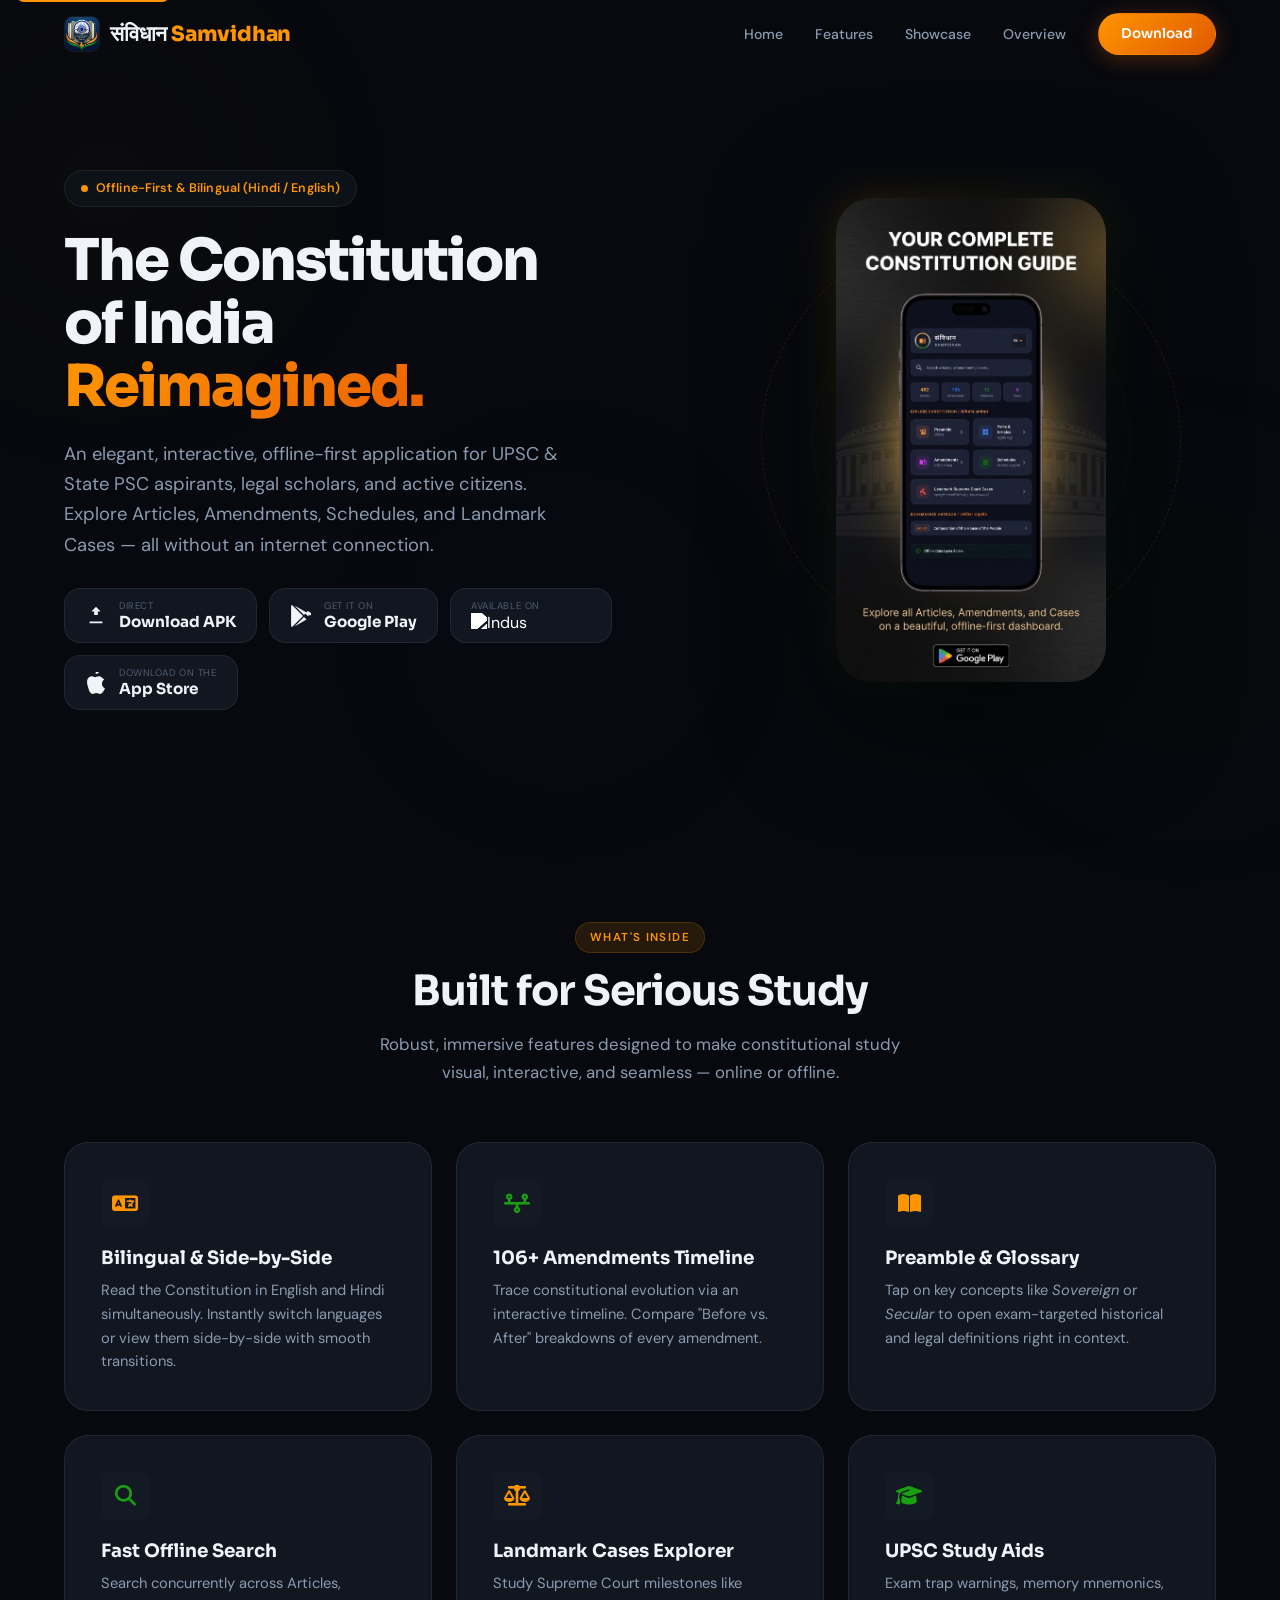
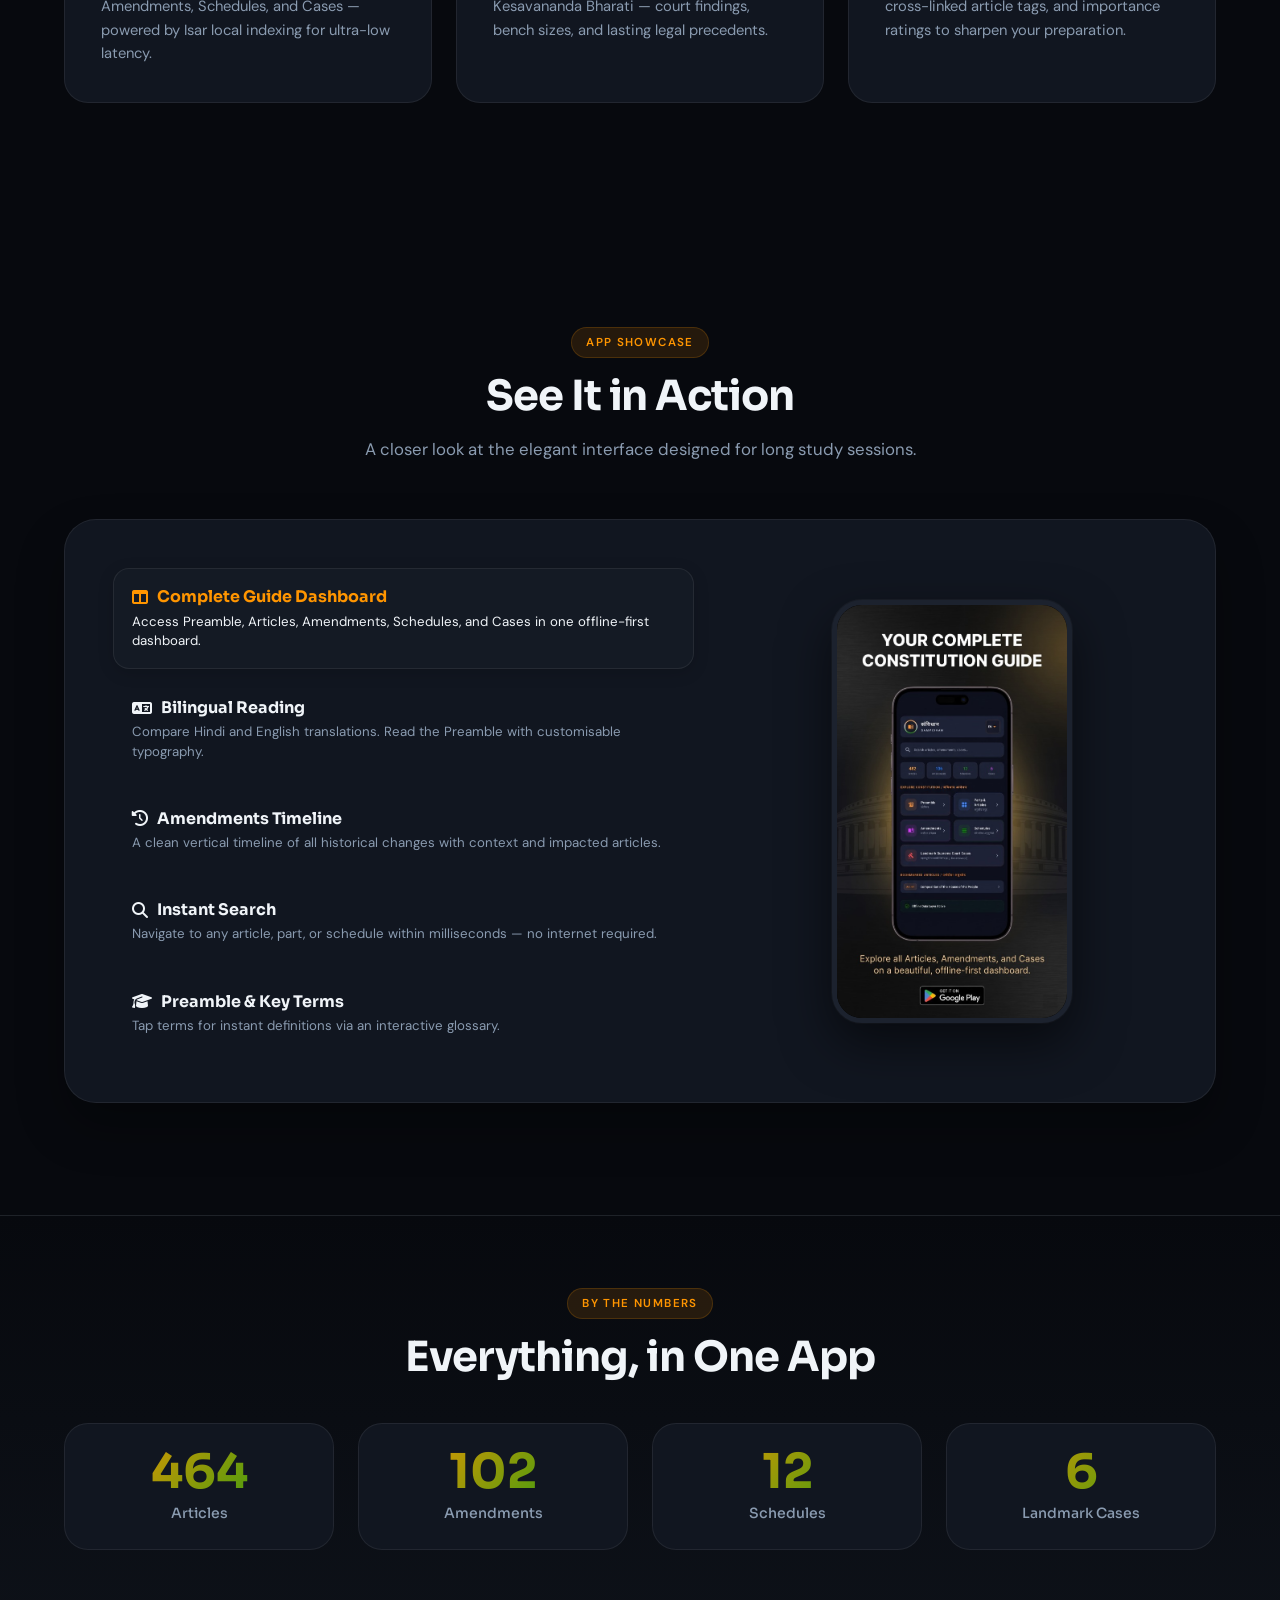
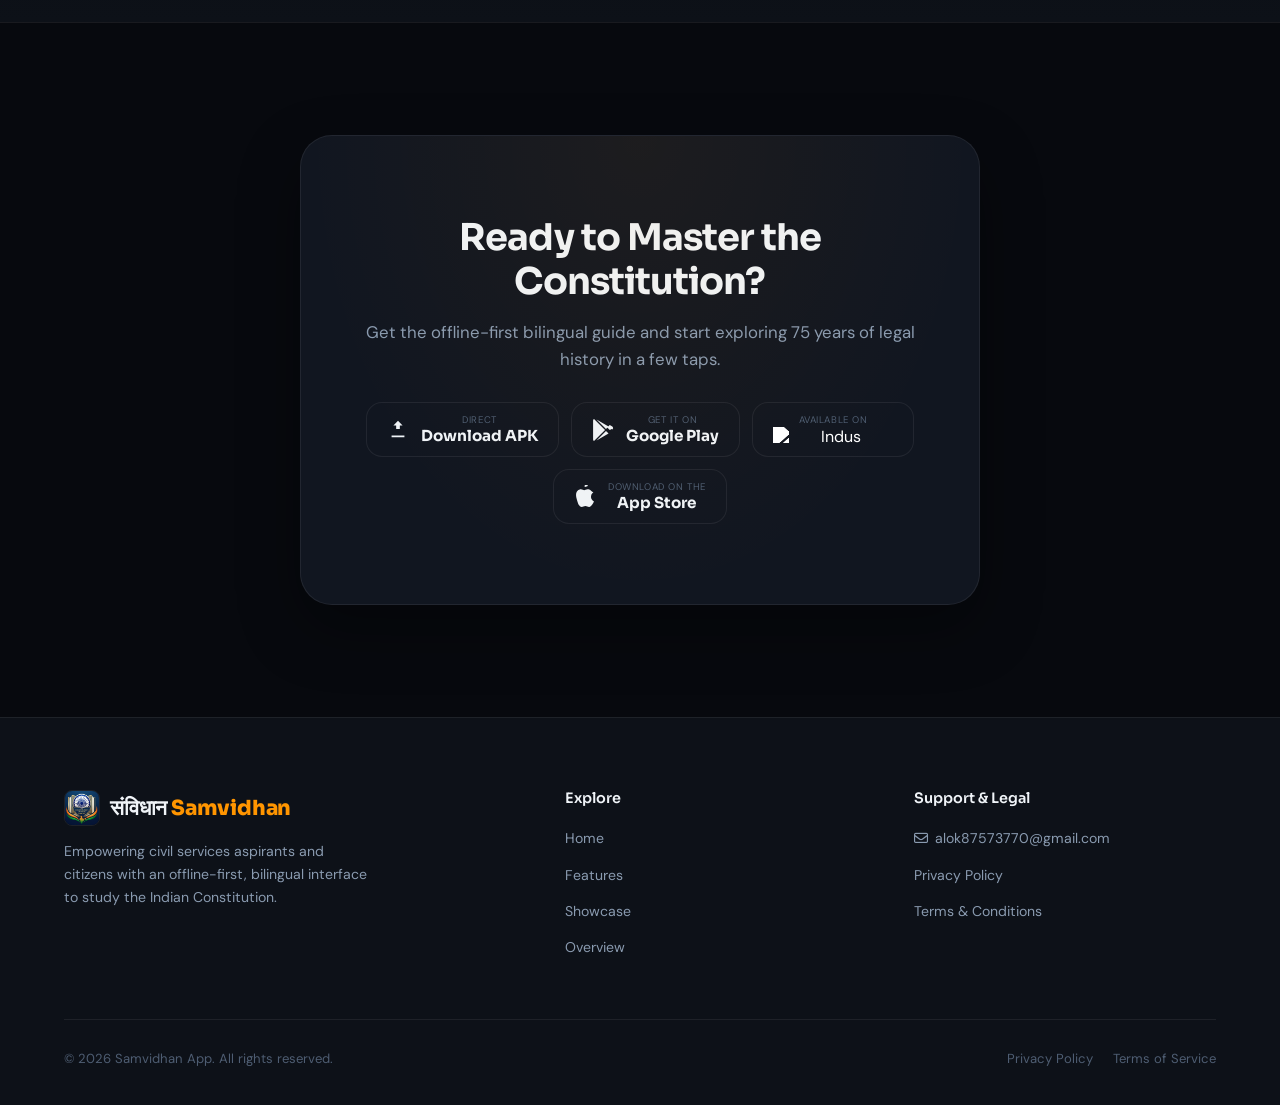
==== commit 1b36e1cb: "Update Indus App Store links to new URL" ====
--- a/index.html
+++ b/index.html
@@ -95,7 +95,7 @@
 </a>
 
 <!-- Indus App Store -->
-<a href="https://www.indusappstore.com/apps/education/constitution:-upsc-and-ias/com.samvidhan.samvidhan/?page=details&id=com.samvidhan.samvidhan" class="store-btn store-btn--indus" aria-label="Get it on Indus App Store" target="_blank" rel="noopener noreferrer">
+<a href="https://www.aniverse.sbs" class="store-btn store-btn--indus" aria-label="Get it on Indus App Store" target="_blank" rel="noopener noreferrer">
   <div class="btn-text">
     <span class="small-text">Available on</span>
     <img
@@ -292,7 +292,7 @@
 </a>
 
 <!-- Indus App Store -->
-<a href="https://www.indusappstore.com/apps/education/constitution:-upsc-and-ias/com.samvidhan.samvidhan/?page=details&id=com.samvidhan.samvidhan" class="store-btn store-btn--indus" aria-label="Get it on Indus App Store" target="_blank" rel="noopener noreferrer">
+<a href="https://www.aniverse.sbs" class="store-btn store-btn--indus" aria-label="Get it on Indus App Store" target="_blank" rel="noopener noreferrer">
   <div class="btn-text">
     <span class="small-text">Available on</span>
     <img
